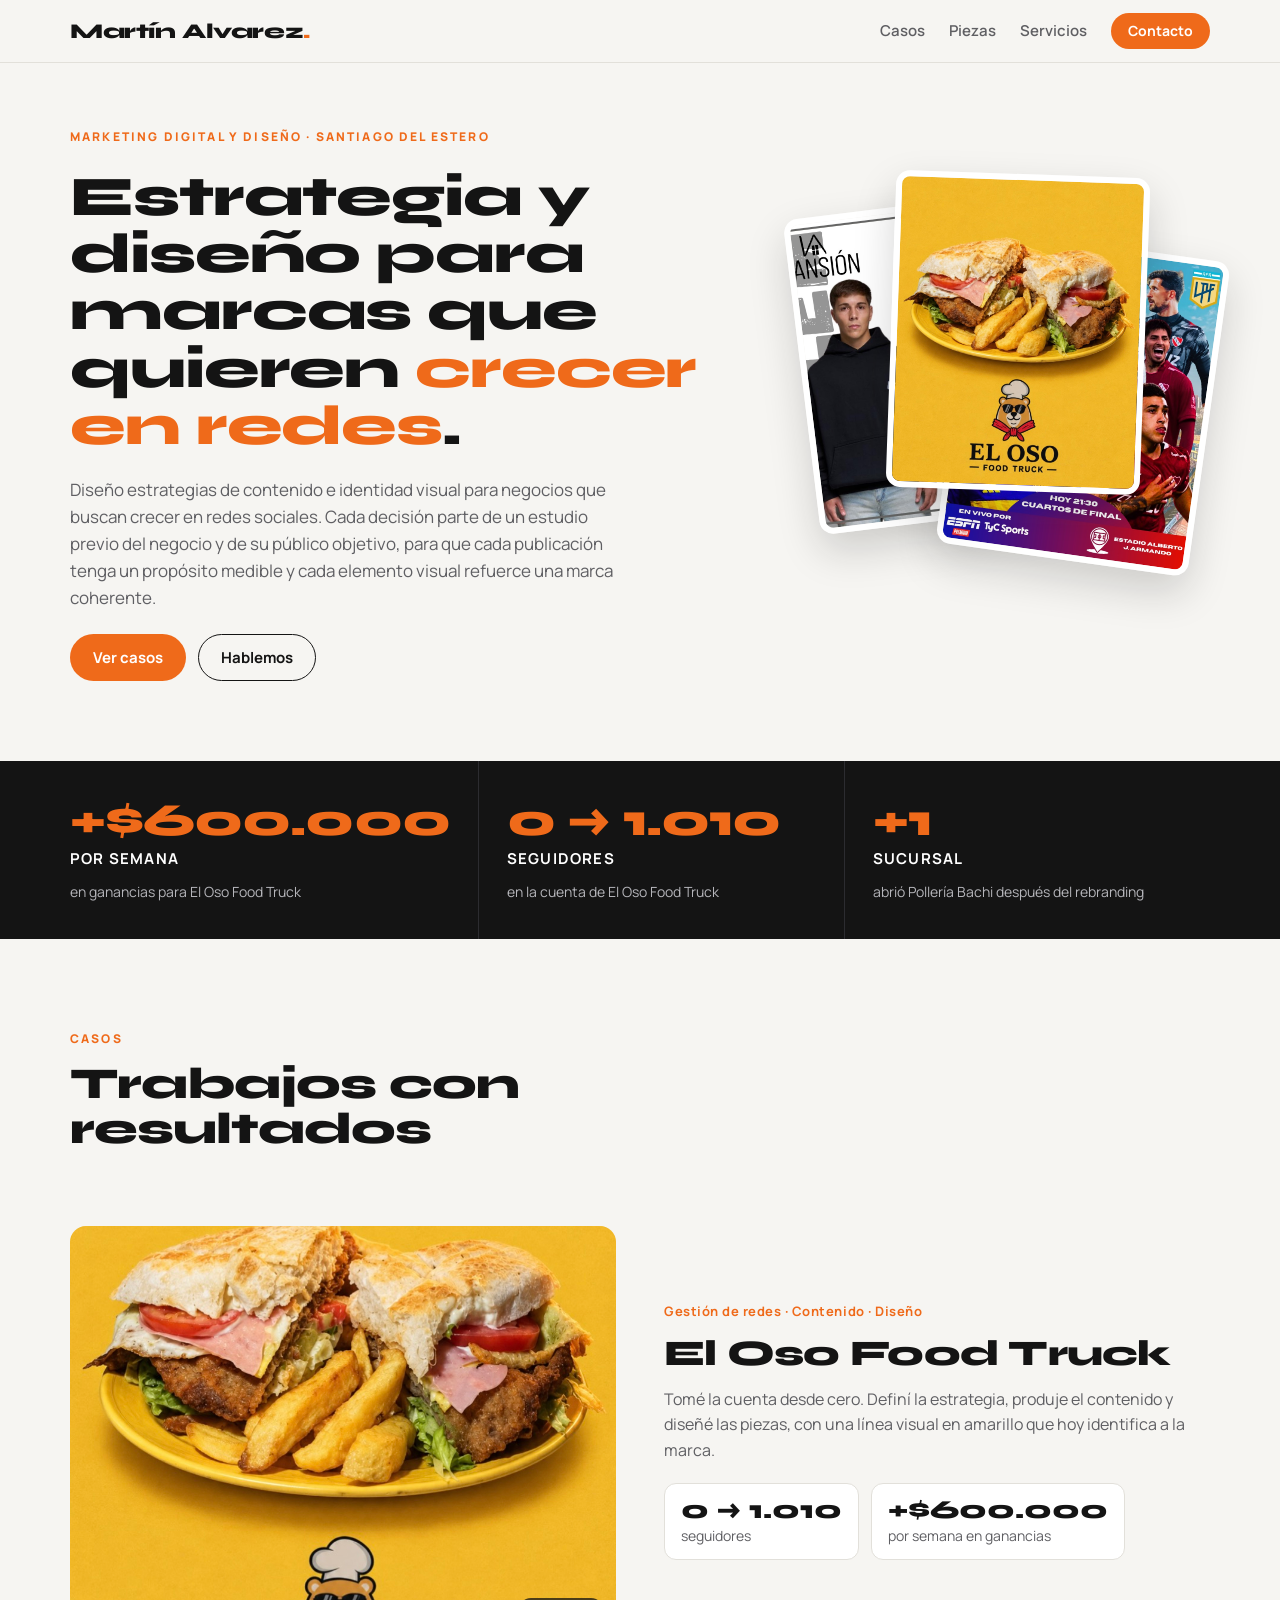
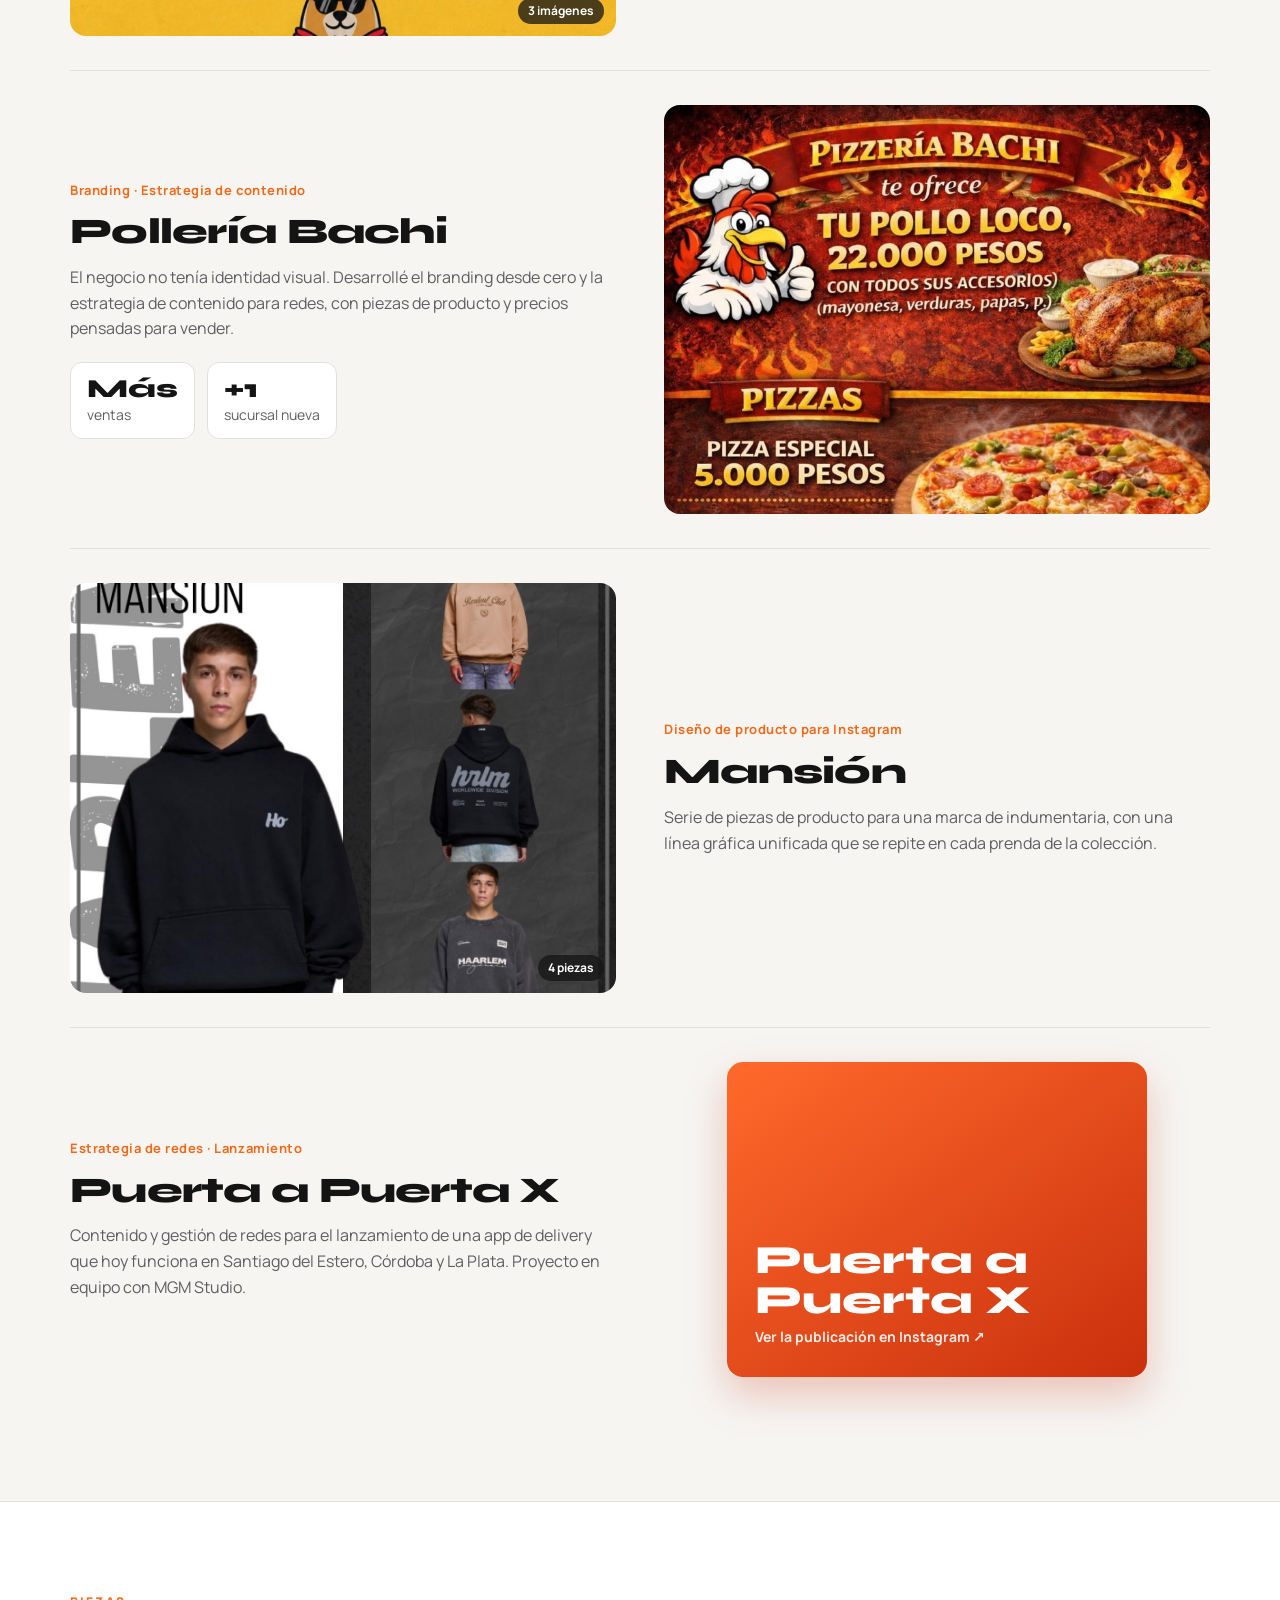
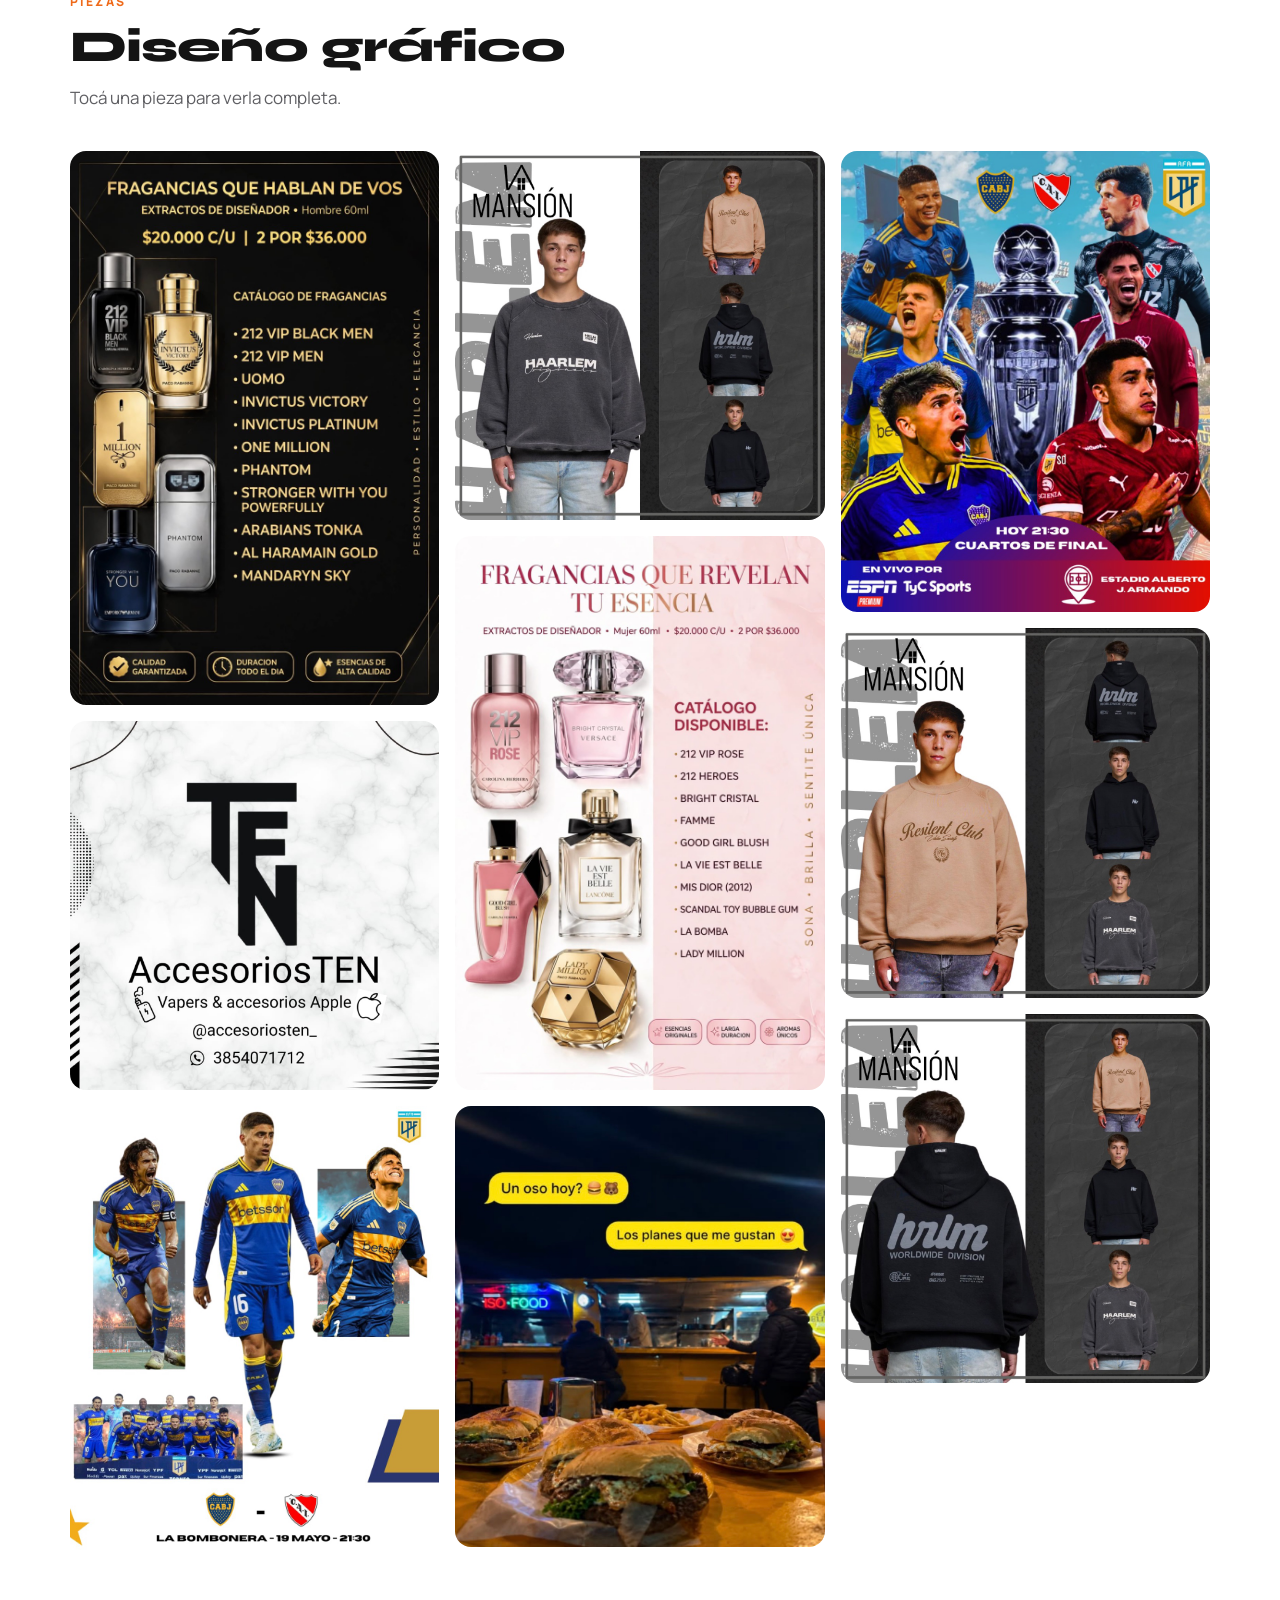
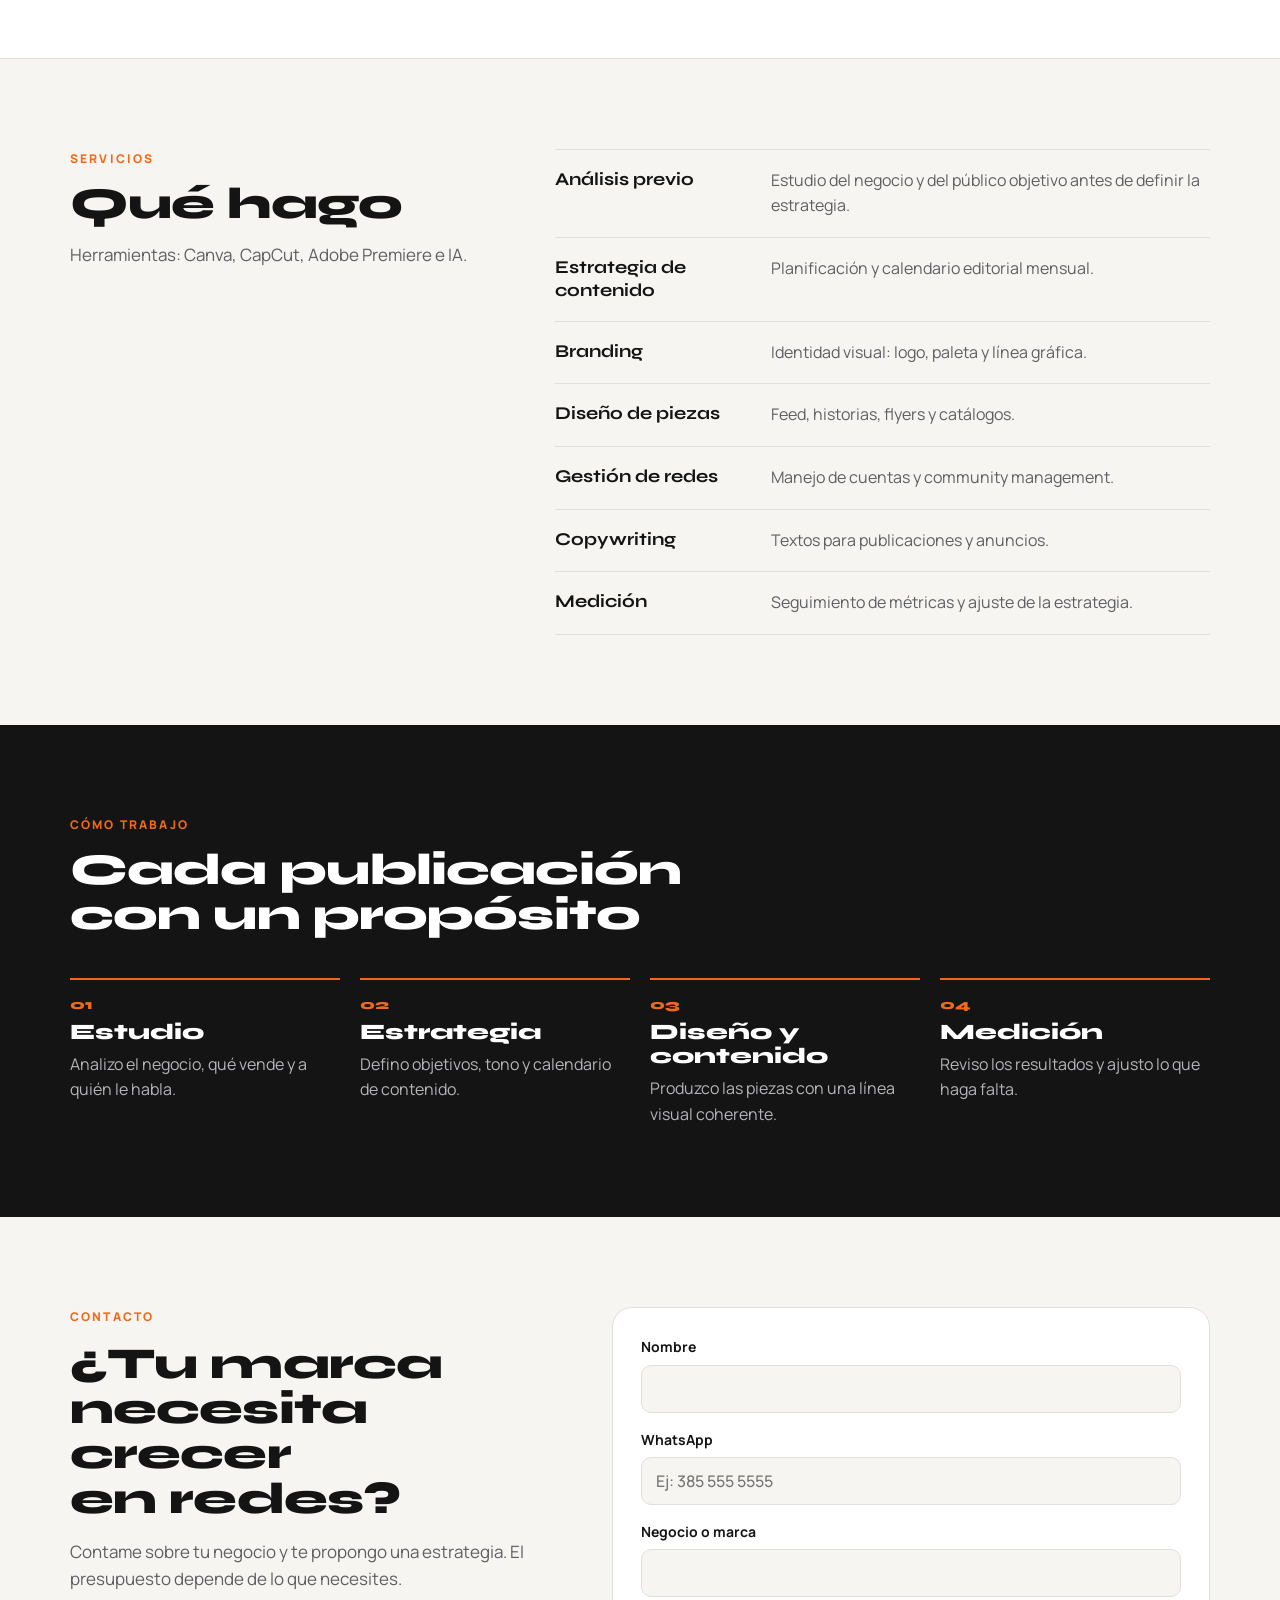
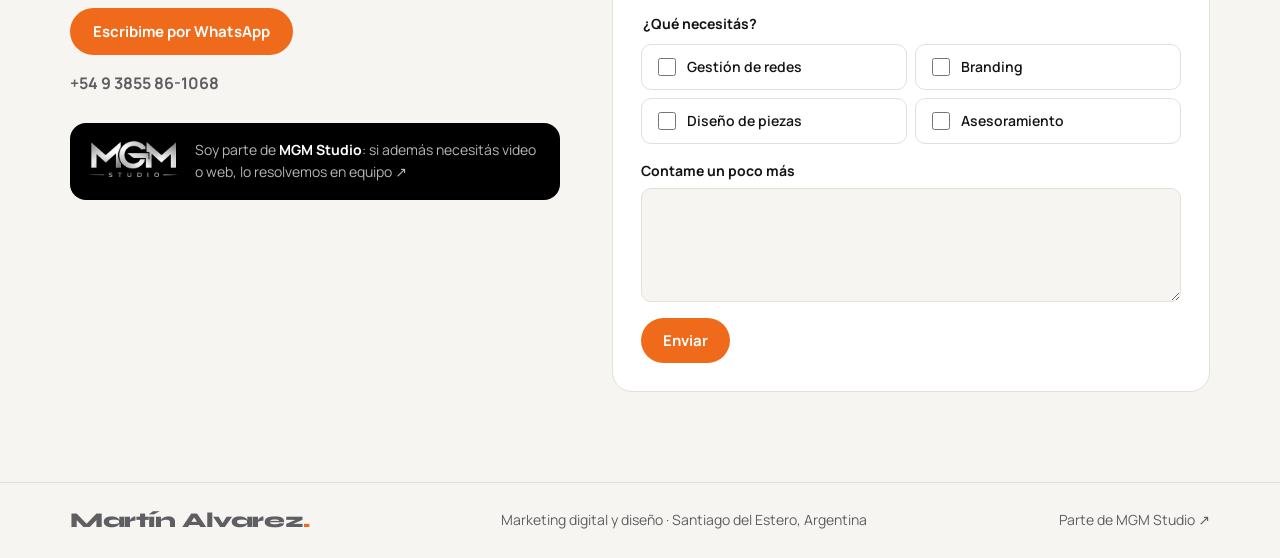
==== index.html @ cd112e49 "Primera versión del portfolio personal Co-Authored-By: Claude Opus 5.5 <noreply@anthropic.com>" ====
<!doctype html>
<html lang="es-AR">
<head>
<meta charset="utf-8">
<meta name="viewport" content="width=device-width, initial-scale=1, viewport-fit=cover">
<title>Martín Alvarez · Marketing digital y diseño</title>
<meta name="description" content="Martín Alvarez, marketing digital y diseño en Santiago del Estero. Estrategia de contenido, branding y gestión de redes. El Oso Food Truck: +$600.000 por semana en ganancias.">
<meta property="og:title" content="Martín Alvarez · Marketing digital y diseño">
<meta property="og:description" content="Estrategia de contenido, branding y gestión de redes con resultados medibles.">
<meta property="og:type" content="website">
<meta property="og:locale" content="es_AR">
<meta property="og:image" content="assets/img/oso-sandwich.jpg">
<meta name="theme-color" content="#f6f5f2">
<link rel="icon" href="data:image/svg+xml,%3Csvg xmlns='http://www.w3.org/2000/svg' viewBox='0 0 64 64'%3E%3Crect width='64' height='64' rx='14' fill='%23ef6a1a'/%3E%3Ctext x='32' y='43' text-anchor='middle' font-family='Arial Black,Arial' font-weight='900' font-size='26' fill='%23fff'%3EMA%3C/text%3E%3C/svg%3E">
<link rel="preconnect" href="https://fonts.googleapis.com">
<link rel="preconnect" href="https://fonts.gstatic.com" crossorigin>
<link rel="stylesheet" href="https://fonts.googleapis.com/css2?family=Syne:wght@600;700;800&family=Manrope:wght@400;500;600;700&display=swap">
<link rel="stylesheet" href="assets/styles.css">
</head>
<body>

<header class="top">
  <div class="in top-in">
    <a href="#inicio" class="brand">Martín Alvarez<span>.</span></a>
    <nav class="nav" aria-label="Secciones">
      <a href="#casos">Casos</a>
      <a href="#piezas">Piezas</a>
      <a href="#servicios">Servicios</a>
    </nav>
    <a href="#contacto" class="btn btn-orange btn-small">Contacto</a>
  </div>
</header>

<main id="inicio">

  <section class="hero">
    <div class="in hero-in">
      <div class="hero-copy">
        <p class="kicker">Marketing digital y diseño · Santiago del Estero</p>
        <h1>Estrategia y diseño para marcas que quieren <em>crecer en redes</em>.</h1>
        <p class="hero-sub">Diseño estrategias de contenido e identidad visual para negocios que buscan crecer en redes sociales. Cada decisión parte de un estudio previo del negocio y de su público objetivo, para que cada publicación tenga un propósito medible y cada elemento visual refuerce una marca coherente.</p>
        <div class="hero-ctas">
          <a href="#casos" class="btn btn-orange">Ver casos</a>
          <a href="#contacto" class="btn btn-line">Hablemos</a>
        </div>
      </div>
      <div class="stack" aria-hidden="true">
        <img class="s1" src="assets/img/mansion-1.jpg" alt="">
        <img class="s2" src="assets/img/oso-sandwich.jpg" alt="">
        <img class="s3" src="assets/img/flyer-boca-2.jpg" alt="">
      </div>
    </div>
  </section>

  <section class="results" aria-labelledby="res-title">
    <div class="in">
      <h2 id="res-title" class="vh">Resultados</h2>
      <div class="res-grid">
        <div class="res"><b>+$600.000</b><span class="unit">por semana</span><p>en ganancias para El Oso Food Truck</p></div>
        <div class="res"><b>0 → 1.010</b><span class="unit">seguidores</span><p>en la cuenta de El Oso Food Truck</p></div>
        <div class="res"><b>+1</b><span class="unit">sucursal</span><p>abrió Pollería Bachi después del rebranding</p></div>
      </div>
    </div>
  </section>

  <section id="casos" class="sec">
    <div class="in">
      <div class="sec-head">
        <p class="kicker">Casos</p>
        <h2>Trabajos con resultados</h2>
      </div>

      <article class="case">
        <div class="case-media">
          <button class="g" data-gallery="oso-sandwich.jpg,oso-noche.jpg,oso-instagram.jpg"><img src="assets/img/oso-sandwich.jpg" alt="Pieza de El Oso Food Truck: sándwich sobre fondo amarillo con el logo" loading="lazy"><span class="count">3 imágenes</span></button>
        </div>
        <div class="case-body">
          <p class="case-tag">Gestión de redes · Contenido · Diseño</p>
          <h3>El Oso Food Truck</h3>
          <p>Tomé la cuenta desde cero. Definí la estrategia, produje el contenido y diseñé las piezas, con una línea visual en amarillo que hoy identifica a la marca.</p>
          <ul class="case-res">
            <li><b>0 → 1.010</b> seguidores</li>
            <li><b>+$600.000</b> por semana en ganancias</li>
          </ul>
        </div>
      </article>

      <article class="case rev">
        <div class="case-media">
          <button class="g" data-gallery="bachi-menu.jpg"><img src="assets/img/bachi-menu.jpg" alt="Pieza de Bachi con pollo, pizzas y empanadas" loading="lazy" style="object-position:top"></button>
        </div>
        <div class="case-body">
          <p class="case-tag">Branding · Estrategia de contenido</p>
          <h3>Pollería Bachi</h3>
          <p>El negocio no tenía identidad visual. Desarrollé el branding desde cero y la estrategia de contenido para redes, con piezas de producto y precios pensadas para vender.</p>
          <ul class="case-res">
            <li><b>Más</b> ventas</li>
            <li><b>+1</b> sucursal nueva</li>
          </ul>
        </div>
      </article>

      <article class="case">
        <div class="case-media">
          <button class="g" data-gallery="mansion-1.jpg,mansion-2.jpg,mansion-3.jpg,mansion-4.jpg"><img src="assets/img/mansion-1.jpg" alt="Pieza de producto para Mansión: buzo negro" loading="lazy"><span class="count">4 piezas</span></button>
        </div>
        <div class="case-body">
          <p class="case-tag">Diseño de producto para Instagram</p>
          <h3>Mansión</h3>
          <p>Serie de piezas de producto para una marca de indumentaria, con una línea gráfica unificada que se repite en cada prenda de la colección.</p>
        </div>
      </article>

      <article class="case rev">
        <div class="case-media case-embed">
          <blockquote class="instagram-media" data-instgrm-permalink="https://www.instagram.com/p/Dfs8uPaFVIC/" data-instgrm-version="14">
            <a class="papx" href="https://www.instagram.com/p/Dfs8uPaFVIC/" target="_blank" rel="noopener"><span class="papx-t">Puerta a Puerta X</span><span class="papx-s">Ver la publicación en Instagram ↗</span></a>
          </blockquote>
        </div>
        <div class="case-body">
          <p class="case-tag">Estrategia de redes · Lanzamiento</p>
          <h3>Puerta a Puerta X</h3>
          <p>Contenido y gestión de redes para el lanzamiento de una app de delivery que hoy funciona en Santiago del Estero, Córdoba y La Plata. Proyecto en equipo con MGM Studio.</p>
        </div>
      </article>
    </div>
  </section>

  <section id="piezas" class="sec sec-alt">
    <div class="in">
      <div class="sec-head">
        <p class="kicker">Piezas</p>
        <h2>Diseño gráfico</h2>
        <p class="sec-sub">Tocá una pieza para verla completa.</p>
      </div>
      <div class="masonry">
        <button class="g" data-gallery="perfumes-hombre.jpg,perfumes-mujer.jpg"><img src="assets/img/perfumes-hombre.jpg" alt="Catálogo de fragancias de hombre"><span class="label">Catálogo de perfumes</span></button>
        <button class="g" data-gallery="accesoriosten.jpg"><img src="assets/img/accesoriosten.jpg" alt="Pieza de AccesoriosTEN, vapers y accesorios Apple"><span class="label">AccesoriosTEN</span></button>
        <button class="g" data-gallery="flyer-boca-1.jpg,flyer-boca-2.jpg"><img src="assets/img/flyer-boca-1.jpg" alt="Flyer del partido Boca vs Independiente"><span class="label">Flyers de partido</span></button>
        <button class="g" data-gallery="mansion-2.jpg"><img src="assets/img/mansion-2.jpg" alt="Pieza de Mansión: buzo gris"><span class="label">Mansión</span></button>
        <button class="g" data-gallery="perfumes-mujer.jpg"><img src="assets/img/perfumes-mujer.jpg" alt="Catálogo de fragancias de mujer"><span class="label">Catálogo de perfumes</span></button>
        <button class="g" data-gallery="oso-noche.jpg"><img src="assets/img/oso-noche.jpg" alt="Pieza de El Oso Food Truck de noche"><span class="label">El Oso Food Truck</span></button>
        <button class="g" data-gallery="flyer-boca-2.jpg"><img src="assets/img/flyer-boca-2.jpg" alt="Flyer de cuartos de final Boca vs Independiente"><span class="label">Flyers de partido</span></button>
        <button class="g" data-gallery="mansion-3.jpg"><img src="assets/img/mansion-3.jpg" alt="Pieza de Mansión: buzo beige"><span class="label">Mansión</span></button>
        <button class="g" data-gallery="mansion-4.jpg"><img src="assets/img/mansion-4.jpg" alt="Pieza de Mansión: buzo negro de espalda"><span class="label">Mansión</span></button>
      </div>
    </div>
  </section>

  <section id="servicios" class="sec">
    <div class="in svc-in">
      <div class="sec-head">
        <p class="kicker">Servicios</p>
        <h2>Qué hago</h2>
        <p class="sec-sub">Herramientas: Canva, CapCut, Adobe Premiere e IA.</p>
      </div>
      <ul class="svc-list">
        <li><b>Análisis previo</b><span>Estudio del negocio y del público objetivo antes de definir la estrategia.</span></li>
        <li><b>Estrategia de contenido</b><span>Planificación y calendario editorial mensual.</span></li>
        <li><b>Branding</b><span>Identidad visual: logo, paleta y línea gráfica.</span></li>
        <li><b>Diseño de piezas</b><span>Feed, historias, flyers y catálogos.</span></li>
        <li><b>Gestión de redes</b><span>Manejo de cuentas y community management.</span></li>
        <li><b>Copywriting</b><span>Textos para publicaciones y anuncios.</span></li>
        <li><b>Medición</b><span>Seguimiento de métricas y ajuste de la estrategia.</span></li>
      </ul>
    </div>
  </section>

  <section class="sec sec-dark">
    <div class="in">
      <div class="sec-head">
        <p class="kicker">Cómo trabajo</p>
        <h2>Cada publicación con un propósito</h2>
      </div>
      <ol class="steps">
        <li><b>Estudio</b><span>Analizo el negocio, qué vende y a quién le habla.</span></li>
        <li><b>Estrategia</b><span>Defino objetivos, tono y calendario de contenido.</span></li>
        <li><b>Diseño y contenido</b><span>Produzco las piezas con una línea visual coherente.</span></li>
        <li><b>Medición</b><span>Reviso los resultados y ajusto lo que haga falta.</span></li>
      </ol>
    </div>
  </section>

  <section id="contacto" class="sec">
    <div class="in contact-in">
      <div class="contact-copy">
        <p class="kicker">Contacto</p>
        <h2>¿Tu marca necesita crecer en redes?</h2>
        <p>Contame sobre tu negocio y te propongo una estrategia. El presupuesto depende de lo que necesites.</p>
        <a class="btn btn-orange" href="https://wa.me/5493855861068?text=Hola%20Mart%C3%ADn%2C%20vi%20tu%20portfolio%20y%20quiero%20consultarte" target="_blank" rel="noopener">Escribime por WhatsApp</a>
        <p class="wa-num">+54 9 3855 86-1068</p>
        <a class="mgm" href="https://mgm-studio.netlify.app" target="_blank" rel="noopener">
          <img src="assets/logo-mgm-wide.png" alt="MGM Studio" width="520" height="240">
          <span>Soy parte de <b>MGM Studio</b>: si además necesitás video o web, lo resolvemos en equipo ↗</span>
        </a>
      </div>
      <form class="form" name="contacto-martin" method="POST" data-netlify="true" netlify-honeypot="bot-field" action="/gracias.html">
        <input type="hidden" name="form-name" value="contacto-martin">
        <p hidden><label>No completar: <input name="bot-field"></label></p>
        <label for="f-nombre">Nombre<input id="f-nombre" name="nombre" type="text" required autocomplete="name"></label>
        <label for="f-wa">WhatsApp<input id="f-wa" name="whatsapp" type="tel" required autocomplete="tel" placeholder="Ej: 385 555 5555"></label>
        <label for="f-neg">Negocio o marca<input id="f-neg" name="negocio" type="text"></label>
        <fieldset>
          <legend>¿Qué necesitás?</legend>
          <div class="checks">
            <label><input type="checkbox" name="servicio" value="Gestión de redes"> Gestión de redes</label>
            <label><input type="checkbox" name="servicio" value="Branding"> Branding</label>
            <label><input type="checkbox" name="servicio" value="Diseño de piezas"> Diseño de piezas</label>
            <label><input type="checkbox" name="servicio" value="Asesoramiento"> Asesoramiento</label>
          </div>
        </fieldset>
        <label for="f-msg">Contame un poco más<textarea id="f-msg" name="mensaje" rows="4"></textarea></label>
        <button class="btn btn-orange" type="submit">Enviar</button>
      </form>
    </div>
  </section>
</main>

<footer class="foot">
  <div class="in foot-in">
    <span class="brand">Martín Alvarez<span>.</span></span>
    <span>Marketing digital y diseño · Santiago del Estero, Argentina</span>
    <a href="https://mgm-studio.netlify.app" target="_blank" rel="noopener">Parte de MGM Studio ↗</a>
  </div>
</footer>

<dialog class="lb" id="lb" aria-label="Galería">
  <div class="lb-in">
    <button class="lb-btn lb-prev" aria-label="Anterior">‹</button>
    <img id="lb-img" alt="">
    <button class="lb-btn lb-next" aria-label="Siguiente">›</button>
  </div>
  <button class="lb-btn lb-close" aria-label="Cerrar">✕</button>
  <p class="lb-n" id="lb-n"></p>
</dialog>

<script src="assets/main.js"></script>
<script async src="https://www.instagram.com/embed.js"></script>
</body>
</html>
---- assets/styles.css ----
/* Martín Alvarez — marketing y diseño. Editorial claro, naranja como acento,
   títulos en Syne y piezas de diseño como protagonistas. */
:root{
  --bg:#f6f5f2; --paper:#ffffff; --fg:#141414; --muted:#5f5f63; --line:#e2e0da;
  --orange:#ef6a1a; --orange-deep:#c9530d; --ink:#141414; --ink-2:#1e1e21;
  --display:"Syne","Arial Black",system-ui,sans-serif;
  --body:"Manrope",system-ui,-apple-system,"Segoe UI",sans-serif;
  --r:16px;
  color-scheme:light;
}
*{box-sizing:border-box}
[hidden]{display:none!important}
html{scroll-behavior:smooth;scroll-padding-top:70px}
body{margin:0;background:var(--bg);color:var(--fg);font-family:var(--body);font-size:16px;line-height:1.6;-webkit-font-smoothing:antialiased}
body::before{content:"";position:fixed;inset:0 0 auto;height:env(safe-area-inset-top,0px);z-index:30;background:var(--bg)}
img{max-width:100%;display:block}
a{color:inherit}
h1,h2,h3{font-family:var(--display);font-weight:800;line-height:1.02;margin:0;letter-spacing:-.02em;text-wrap:balance}
h1{font-size:clamp(40px,6.2vw,78px)}
h1 em{font-style:normal;color:var(--orange)}
h2{font-size:clamp(32px,4.6vw,54px)}
h3{font-size:clamp(26px,3vw,36px)}
p{margin:0}
:focus-visible{outline:2px solid var(--orange);outline-offset:3px;border-radius:4px}
.vh{position:absolute;width:1px;height:1px;overflow:hidden;clip:rect(0 0 0 0)}
.in{max-width:1180px;margin:0 auto;padding-left:max(20px,env(safe-area-inset-left,0px));padding-right:max(20px,env(safe-area-inset-right,0px))}
.kicker{font-size:12px;font-weight:800;letter-spacing:.18em;text-transform:uppercase;color:var(--orange)}

.btn{display:inline-flex;align-items:center;justify-content:center;font:700 15px/1 var(--body);padding:15px 22px;border-radius:999px;text-decoration:none;border:1.5px solid transparent;cursor:pointer;transition:transform .15s,background .15s}
.btn:hover{transform:translateY(-2px)}
.btn-orange{background:var(--orange);color:#fff}
.btn-orange:hover{background:var(--orange-deep)}
.btn-line{border-color:var(--fg);color:var(--fg)}
.btn-small{padding:10px 16px;font-size:14px}

/* Header */
.top{position:sticky;top:env(safe-area-inset-top,0px);z-index:20;background:rgba(246,245,242,.88);backdrop-filter:blur(10px);border-bottom:1px solid var(--line)}
.top-in{display:flex;align-items:center;gap:24px;height:62px}
.brand{font:800 21px/1 var(--display);text-decoration:none;letter-spacing:-.02em}
.brand span{color:var(--orange)}
.nav{display:flex;gap:24px;margin-left:auto}
.nav a{text-decoration:none;font-weight:600;font-size:15px;color:var(--muted)}
.nav a:hover{color:var(--fg)}
@media (max-width:720px){.nav{display:none}.top .btn-small{margin-left:auto}}

/* Hero */
.hero{padding-block:64px 80px;overflow:hidden}
.hero-in{display:grid;grid-template-columns:1.25fr .75fr;gap:48px;align-items:center}
.hero-copy{display:flex;flex-direction:column;gap:22px;min-width:0}
.hero-sub{font-size:17px;color:var(--muted);max-width:56ch}
.hero-ctas{display:flex;flex-wrap:wrap;gap:12px}
.stack{position:relative;height:460px}
.stack img{position:absolute;width:62%;aspect-ratio:4/5;object-fit:cover;border-radius:14px;box-shadow:0 18px 40px rgba(20,20,20,.18);border:6px solid #fff;transition:transform .4s}
.stack .s1{left:0;top:30px;transform:rotate(-7deg)}
.stack .s2{left:22%;top:0;transform:rotate(2deg);z-index:2}
.stack .s3{right:0;top:70px;transform:rotate(8deg)}
.stack:hover .s1{transform:rotate(-10deg) translateX(-10px)}
.stack:hover .s3{transform:rotate(11deg) translateX(10px)}
@media (max-width:900px){.hero-in{grid-template-columns:1fr}.stack{height:360px;max-width:440px}}

/* Resultados */
.results{background:var(--ink);color:#fff}
.res-grid{display:grid;grid-template-columns:repeat(3,1fr)}
.res{padding:36px 28px;border-left:1px solid #2c2c30;display:flex;flex-direction:column;gap:4px}
.res:first-child{border-left:0;padding-left:0}
.res b{font:800 clamp(34px,4.4vw,56px)/1 var(--display);color:var(--orange);letter-spacing:-.02em}
.res .unit{font-weight:700;font-size:15px;text-transform:uppercase;letter-spacing:.08em}
.res p{color:#b5b5ba;font-size:14px;margin-top:6px}
@media (max-width:760px){.res-grid{grid-template-columns:1fr}.res{border-left:0;border-top:1px solid #2c2c30;padding:26px 0}.res:first-child{border-top:0}}

/* Secciones */
.sec{padding-block:90px}
.sec-alt{background:var(--paper);border-block:1px solid var(--line)}
.sec-dark{background:var(--ink);color:#fff}
.sec-dark .steps span{color:#b5b5ba}
.sec-head{display:flex;flex-direction:column;gap:14px;margin-bottom:40px;max-width:720px}
.sec-sub{color:var(--muted);font-size:17px}

/* Casos */
.case{display:grid;grid-template-columns:1fr 1fr;gap:48px;align-items:center;padding-block:34px;border-top:1px solid var(--line)}
.case:first-of-type{border-top:0}
.case.rev .case-media{order:2}
.case-body{display:flex;flex-direction:column;gap:14px;min-width:0}
.case-tag{font-size:13px;font-weight:700;color:var(--orange);letter-spacing:.04em}
.case-body > p:not(.case-tag){color:var(--muted);font-size:16px}
.case-res{list-style:none;margin:6px 0 0;padding:0;display:flex;flex-wrap:wrap;gap:12px}
.case-res li{background:var(--paper);border:1px solid var(--line);border-radius:12px;padding:12px 16px;font-size:14px;color:var(--muted)}
.case-res b{display:block;font:800 26px/1.1 var(--display);color:var(--fg)}
.case-media .g{aspect-ratio:4/3}
.papx{display:flex;flex-direction:column;justify-content:flex-end;gap:6px;aspect-ratio:4/3;padding:28px;border-radius:var(--r);text-decoration:none;color:#fff;background:linear-gradient(145deg,#ff6a2b,#c9300d);box-shadow:0 18px 40px rgba(201,48,13,.25);transition:transform .3s}
.papx:hover{transform:translateY(-4px)}
.papx-t{font:800 clamp(28px,3.4vw,40px)/1 var(--display)}
.papx-s{font-weight:700;font-size:14px;opacity:.9}
@media (max-width:820px){.case{grid-template-columns:1fr;gap:22px}.case.rev .case-media{order:0}}

/* Imagen clickeable (galería) */
.g{position:relative;display:block;width:100%;padding:0;border:0;border-radius:var(--r);overflow:hidden;cursor:zoom-in;background:#ddd}
.g img{width:100%;height:100%;object-fit:cover;transition:transform .5s}
.g:hover img{transform:scale(1.04)}
.count{position:absolute;right:12px;bottom:12px;background:rgba(20,20,20,.75);color:#fff;font:700 12px/1 var(--body);padding:7px 10px;border-radius:999px}

/* Masonry de piezas */
.masonry{columns:3 260px;column-gap:16px}
.masonry .g{margin-bottom:16px;break-inside:avoid}
.masonry .g img{height:auto}
.label{position:absolute;left:12px;bottom:12px;background:rgba(255,255,255,.92);color:var(--fg);font:700 12px/1 var(--body);padding:7px 10px;border-radius:999px;opacity:0;transform:translateY(6px);transition:opacity .25s,transform .25s}
.g:hover .label,.g:focus-visible .label{opacity:1;transform:none}
@media (hover:none){.label{opacity:1;transform:none}}

/* Servicios */
.svc-in{display:grid;grid-template-columns:.8fr 1.2fr;gap:48px;align-items:start}
.svc-list{list-style:none;margin:0;padding:0;border-top:1px solid var(--line)}
.svc-list li{display:grid;grid-template-columns:200px 1fr;gap:16px;padding:18px 0;border-bottom:1px solid var(--line);transition:padding .2s}
.svc-list li:hover{padding-left:10px}
.svc-list b{font:700 18px/1.3 var(--display)}
.svc-list span{color:var(--muted)}
@media (max-width:820px){.svc-in{grid-template-columns:1fr;gap:10px}.svc-list li{grid-template-columns:1fr;gap:4px}}

/* Pasos */
.steps{list-style:none;margin:0;padding:0;display:grid;grid-template-columns:repeat(4,1fr);gap:20px;counter-reset:s}
.steps li{counter-increment:s;display:flex;flex-direction:column;gap:8px;padding-top:18px;border-top:2px solid var(--orange)}
.steps li::before{content:counter(s,decimal-leading-zero);font:800 14px/1 var(--display);color:var(--orange)}
.steps b{font:800 22px/1.1 var(--display)}
@media (max-width:860px){.steps{grid-template-columns:1fr 1fr}}
@media (max-width:480px){.steps{grid-template-columns:1fr}}

/* Contacto */
.contact-in{display:grid;grid-template-columns:.9fr 1.1fr;gap:52px;align-items:start}
.contact-copy{display:flex;flex-direction:column;gap:16px;align-items:flex-start}
.contact-copy > p:not(.kicker):not(.wa-num){color:var(--muted);font-size:17px}
.wa-num{font-weight:700;user-select:all;color:var(--muted)}
.mgm{display:flex;align-items:center;gap:14px;margin-top:10px;padding:16px;border-radius:var(--r);text-decoration:none;background:#000;color:#b5b5ba;transition:transform .2s}
.mgm:hover{transform:translateY(-2px)}
.mgm img{height:44px;width:auto}
.mgm span{font-size:14px}
.mgm b{color:#fff}
.form{background:var(--paper);border:1px solid var(--line);border-radius:20px;padding:28px;display:flex;flex-direction:column;gap:16px}
.form label{display:flex;flex-direction:column;gap:6px;font-weight:700;font-size:14px}
.form input[type=text],.form input[type=tel],.form textarea{font:500 16px var(--body);padding:12px 14px;border:1.5px solid var(--line);border-radius:10px;background:var(--bg);color:var(--fg);width:100%}
.form input:focus,.form textarea:focus{outline:none;border-color:var(--orange);background:#fff}
.form fieldset{border:0;padding:0;margin:0}
.form legend{font-weight:700;font-size:14px;margin-bottom:8px}
.checks{display:grid;grid-template-columns:1fr 1fr;gap:8px}
.checks label{flex-direction:row;align-items:center;gap:8px;font-weight:600;padding:10px 12px;border:1.5px solid var(--line);border-radius:10px;cursor:pointer}
.checks input{accent-color:var(--orange);width:18px;height:18px}
.form .btn{align-self:flex-start;border:0}
@media (max-width:860px){.contact-in{grid-template-columns:1fr}}
@media (max-width:420px){.checks{grid-template-columns:1fr}}

.foot{border-top:1px solid var(--line);color:var(--muted);font-size:14px}
.foot-in{display:flex;flex-wrap:wrap;gap:12px 28px;align-items:center;justify-content:space-between;padding-block:26px}
.foot a{text-decoration:none}
.foot a:hover{color:var(--fg)}

/* Galería a pantalla completa */
.lb{border:0;padding:0;background:transparent;max-width:100vw;max-height:100vh;width:100vw;height:100vh;color:#fff}
.lb::backdrop{background:rgba(10,10,10,.93)}
.lb-in{width:100%;height:100%;display:grid;grid-template-columns:auto 1fr auto;align-items:center;gap:8px;padding:max(16px,env(safe-area-inset-top,0px)) max(16px,env(safe-area-inset-right,0px)) max(16px,env(safe-area-inset-bottom,0px)) max(16px,env(safe-area-inset-left,0px))}
.lb img{max-height:calc(100vh - 100px);max-width:100%;margin:0 auto;border-radius:8px;object-fit:contain}
.lb-btn{background:rgba(255,255,255,.12);border:1px solid rgba(255,255,255,.25);color:#fff;width:46px;height:46px;border-radius:50%;font-size:20px;cursor:pointer}
.lb-close{position:fixed;top:max(16px,env(safe-area-inset-top,0px));right:max(16px,env(safe-area-inset-right,0px))}
.lb-n{position:fixed;bottom:max(16px,env(safe-area-inset-bottom,0px));left:0;right:0;text-align:center;font-size:13px;color:#bbb}
@media (max-width:640px){.lb-in{grid-template-columns:1fr}.lb-prev,.lb-next{position:fixed;bottom:max(12px,env(safe-area-inset-bottom,0px))}.lb-prev{left:20px}.lb-next{right:20px}}

.thanks{min-height:100vh;display:grid;place-items:center;text-align:center;padding-block:40px}
.thanks .in{display:flex;flex-direction:column;align-items:center;gap:18px}

@media (prefers-reduced-motion:reduce){html{scroll-behavior:auto}.btn,.g img,.stack img,.papx,.svc-list li,.label{transition:none}}
h1{font-size:clamp(34px,4.4vw,56px)}
h2{font-size:clamp(28px,3.6vw,44px)}
.res b{font-size:clamp(30px,3.6vw,48px);white-space:nowrap}
.case-embed{display:flex;justify-content:center}
.case-embed .instagram-media{margin:0!important;min-width:0!important;width:100%!important;max-width:420px!important}
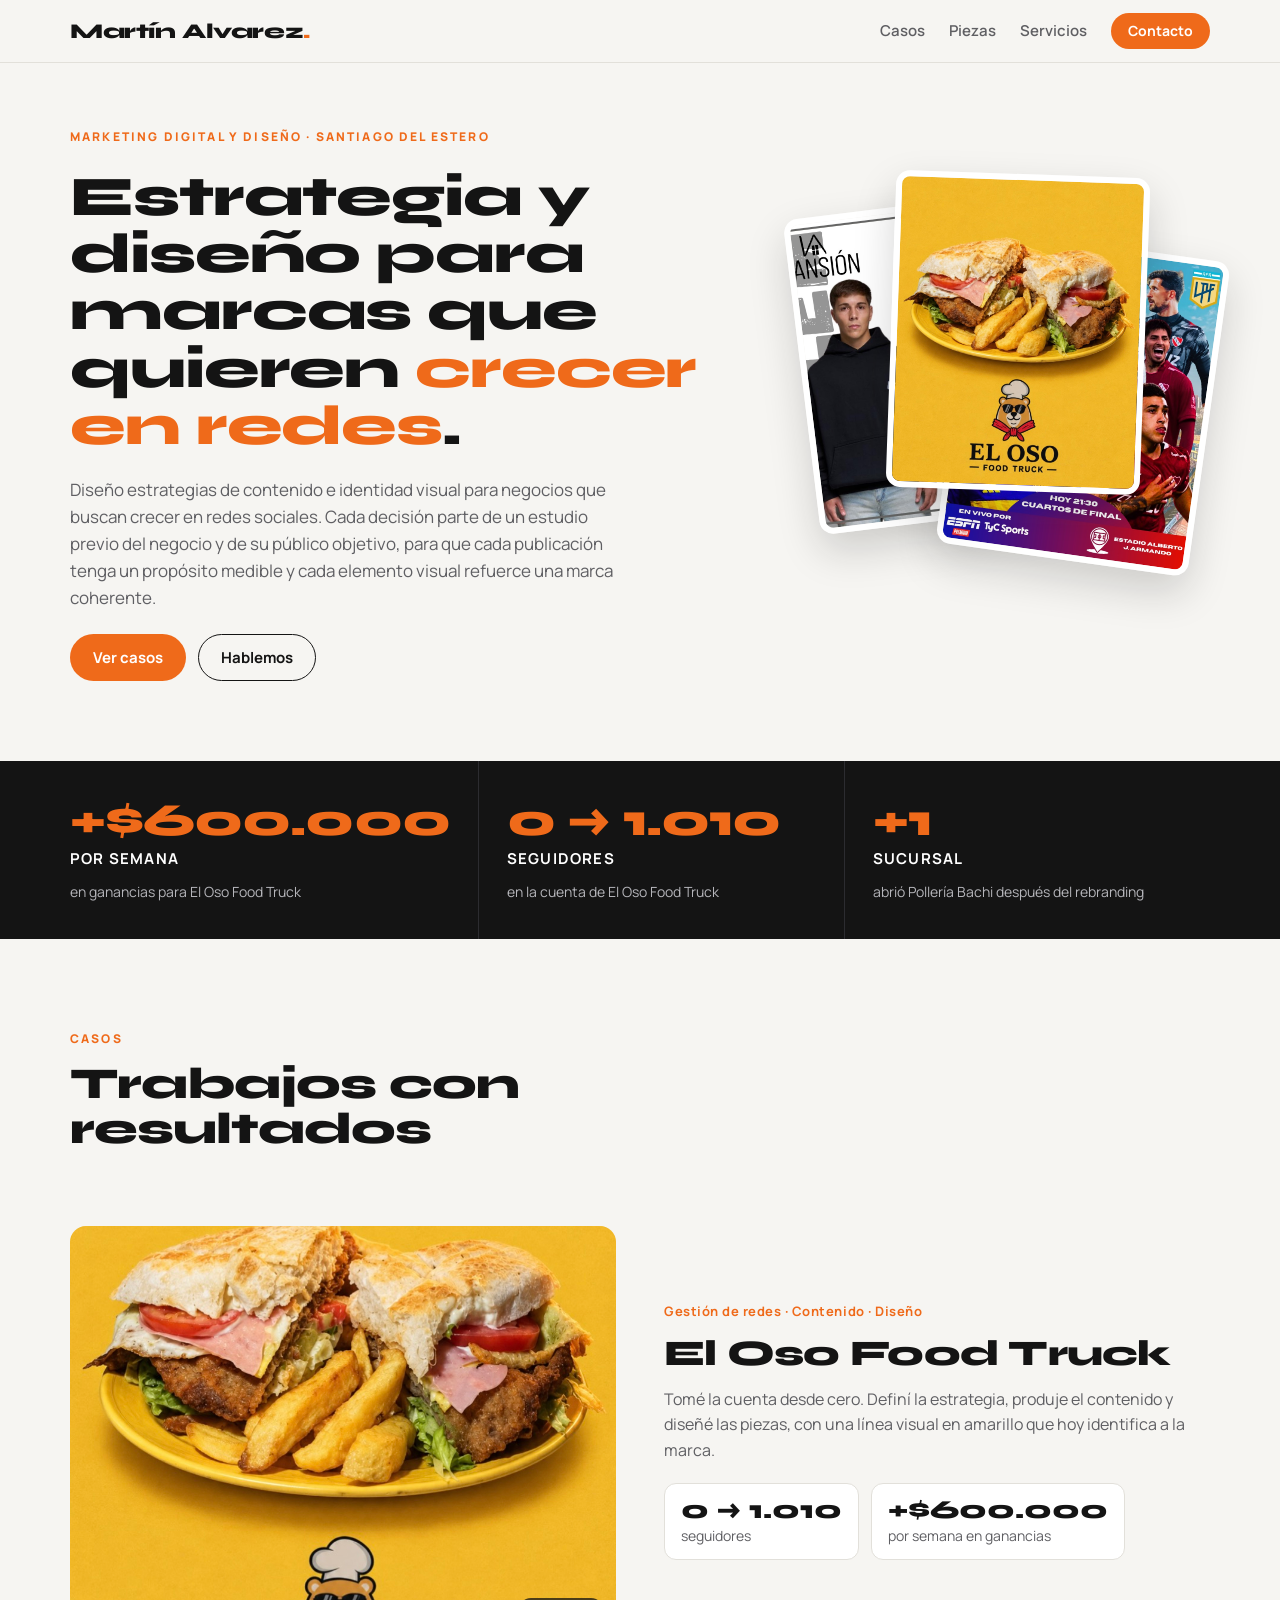
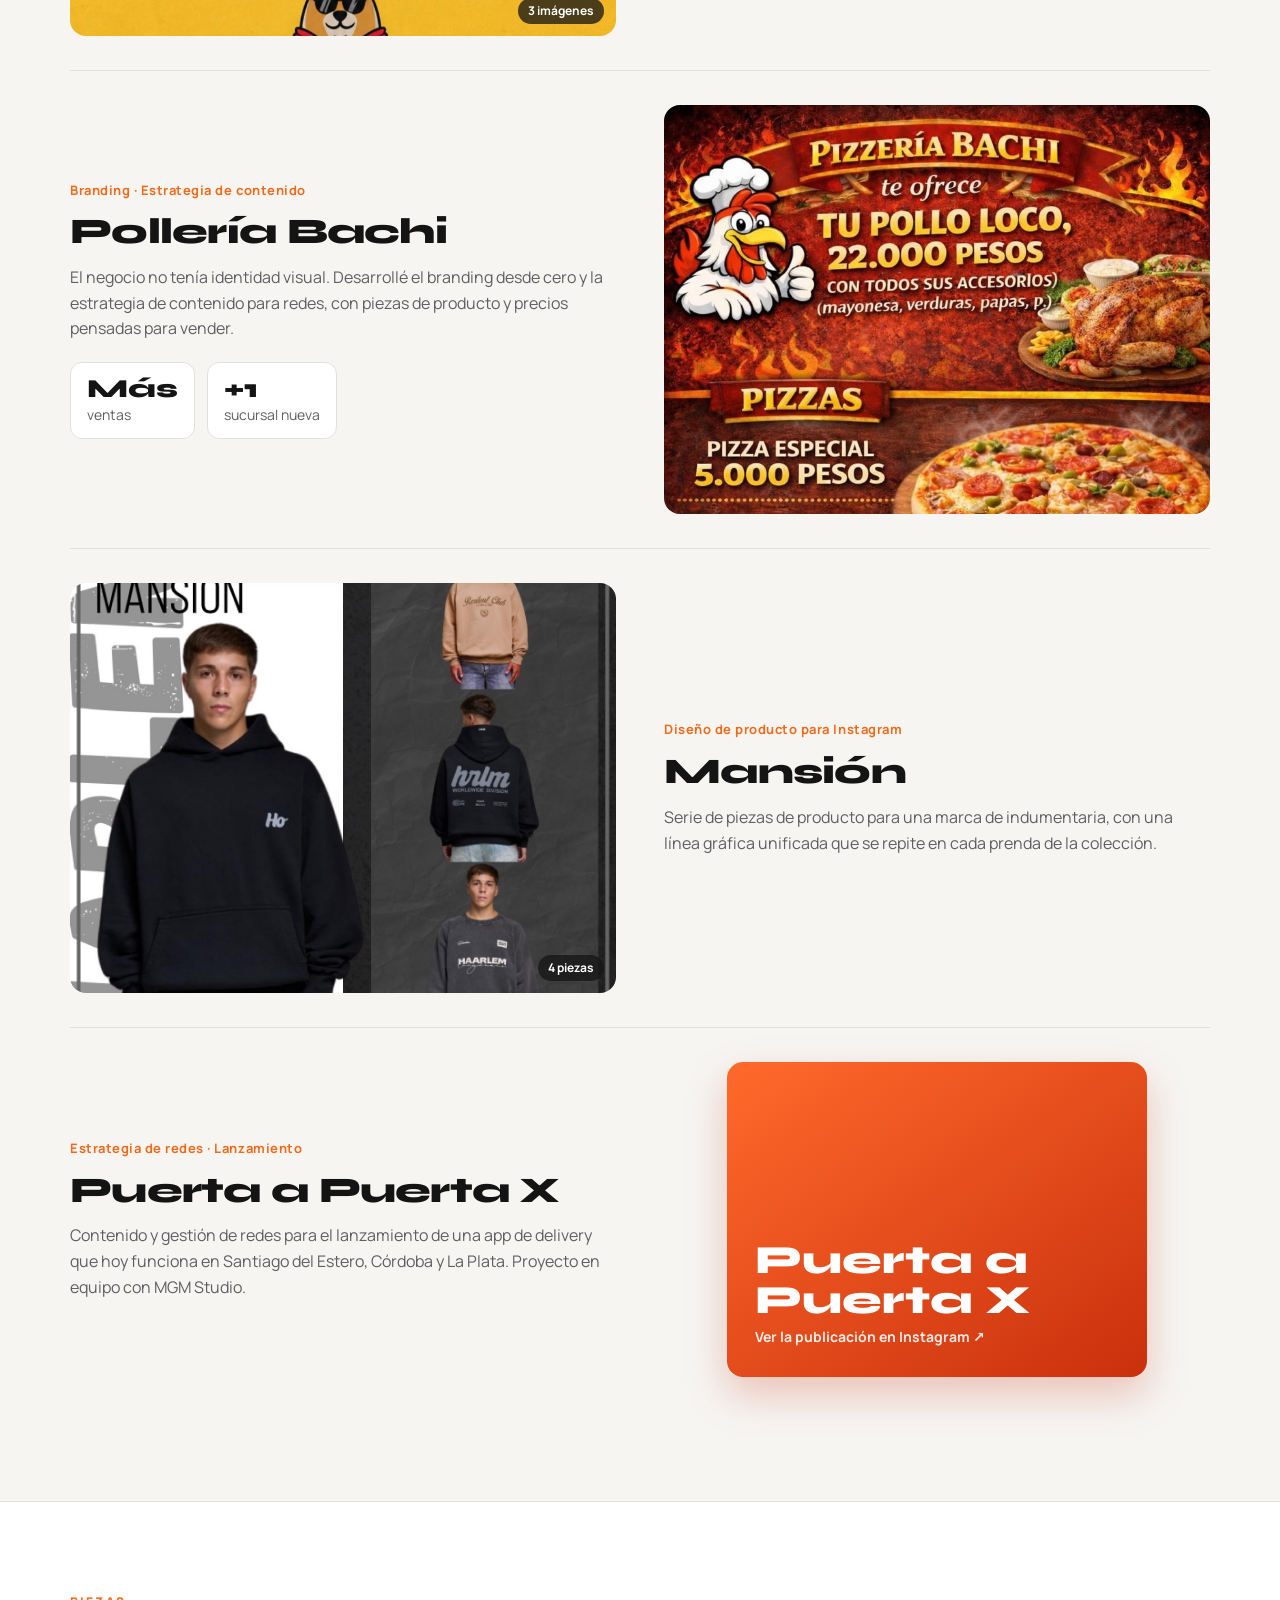
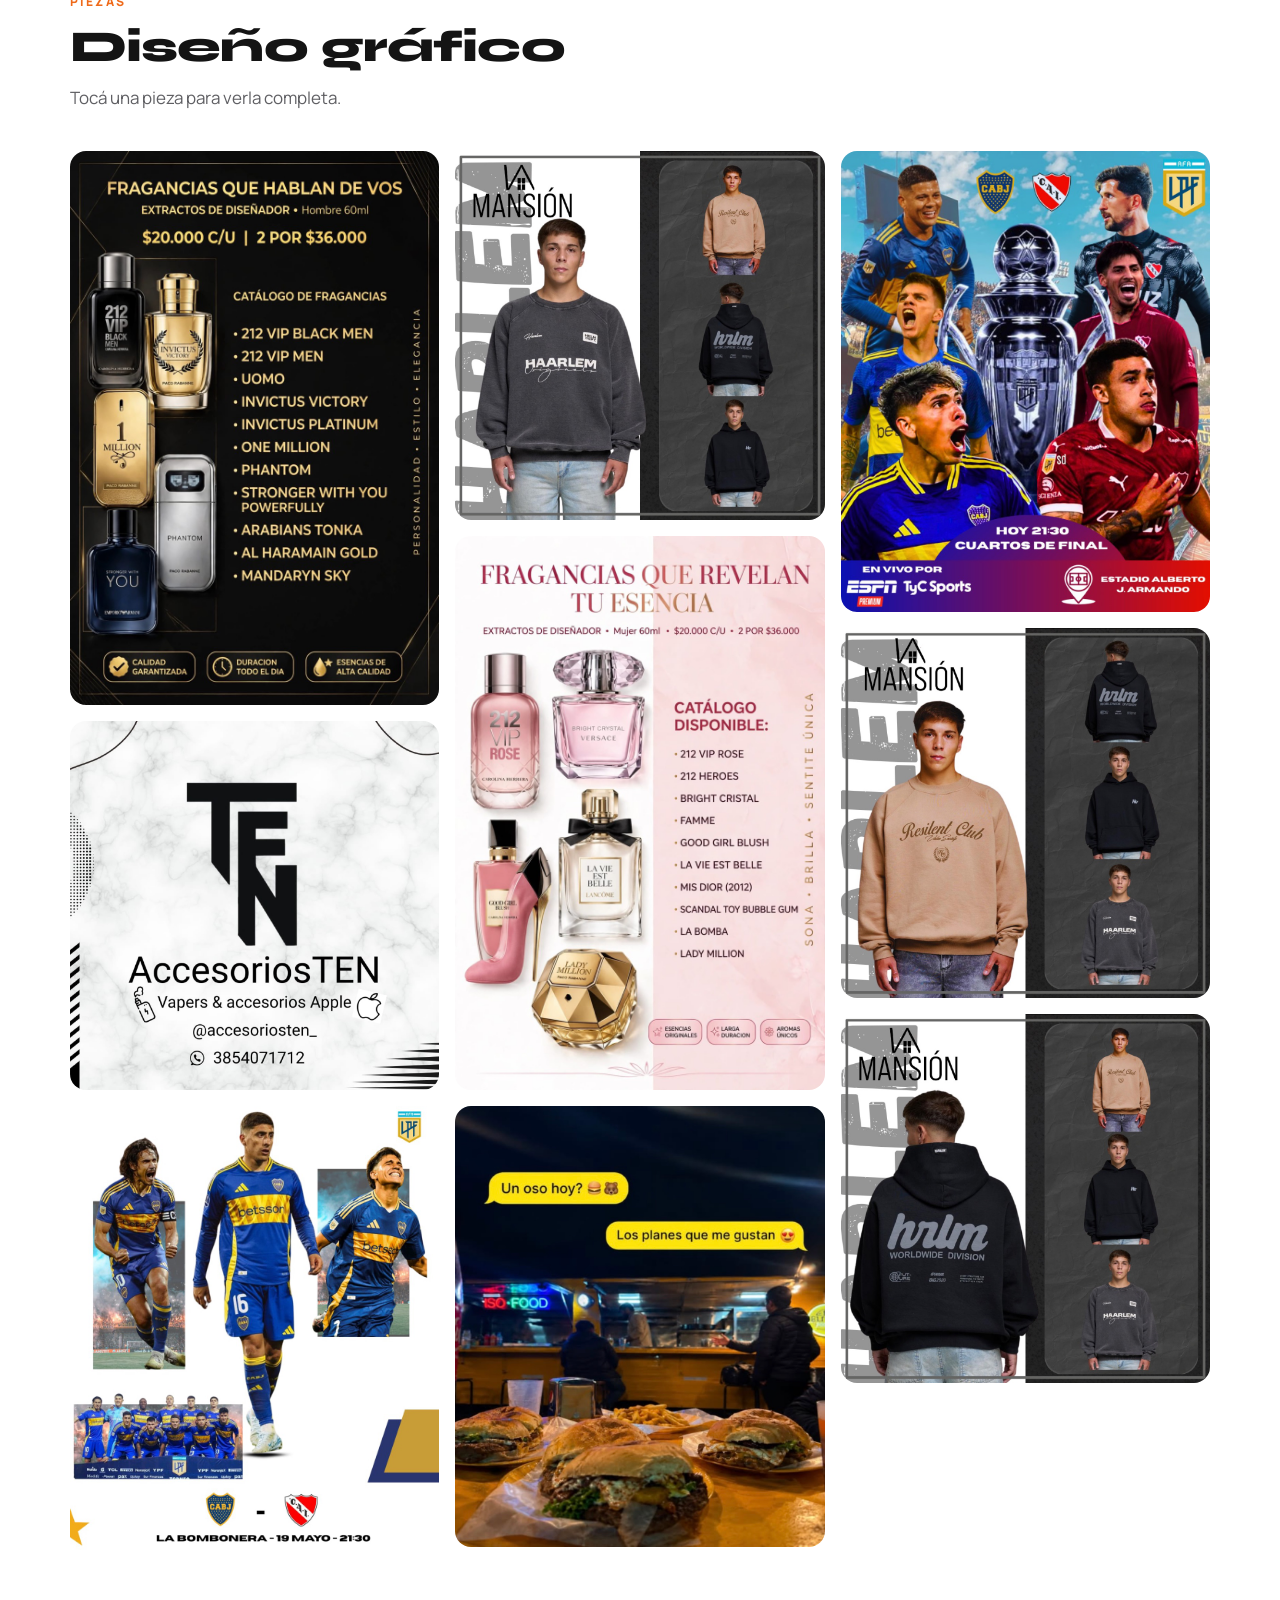
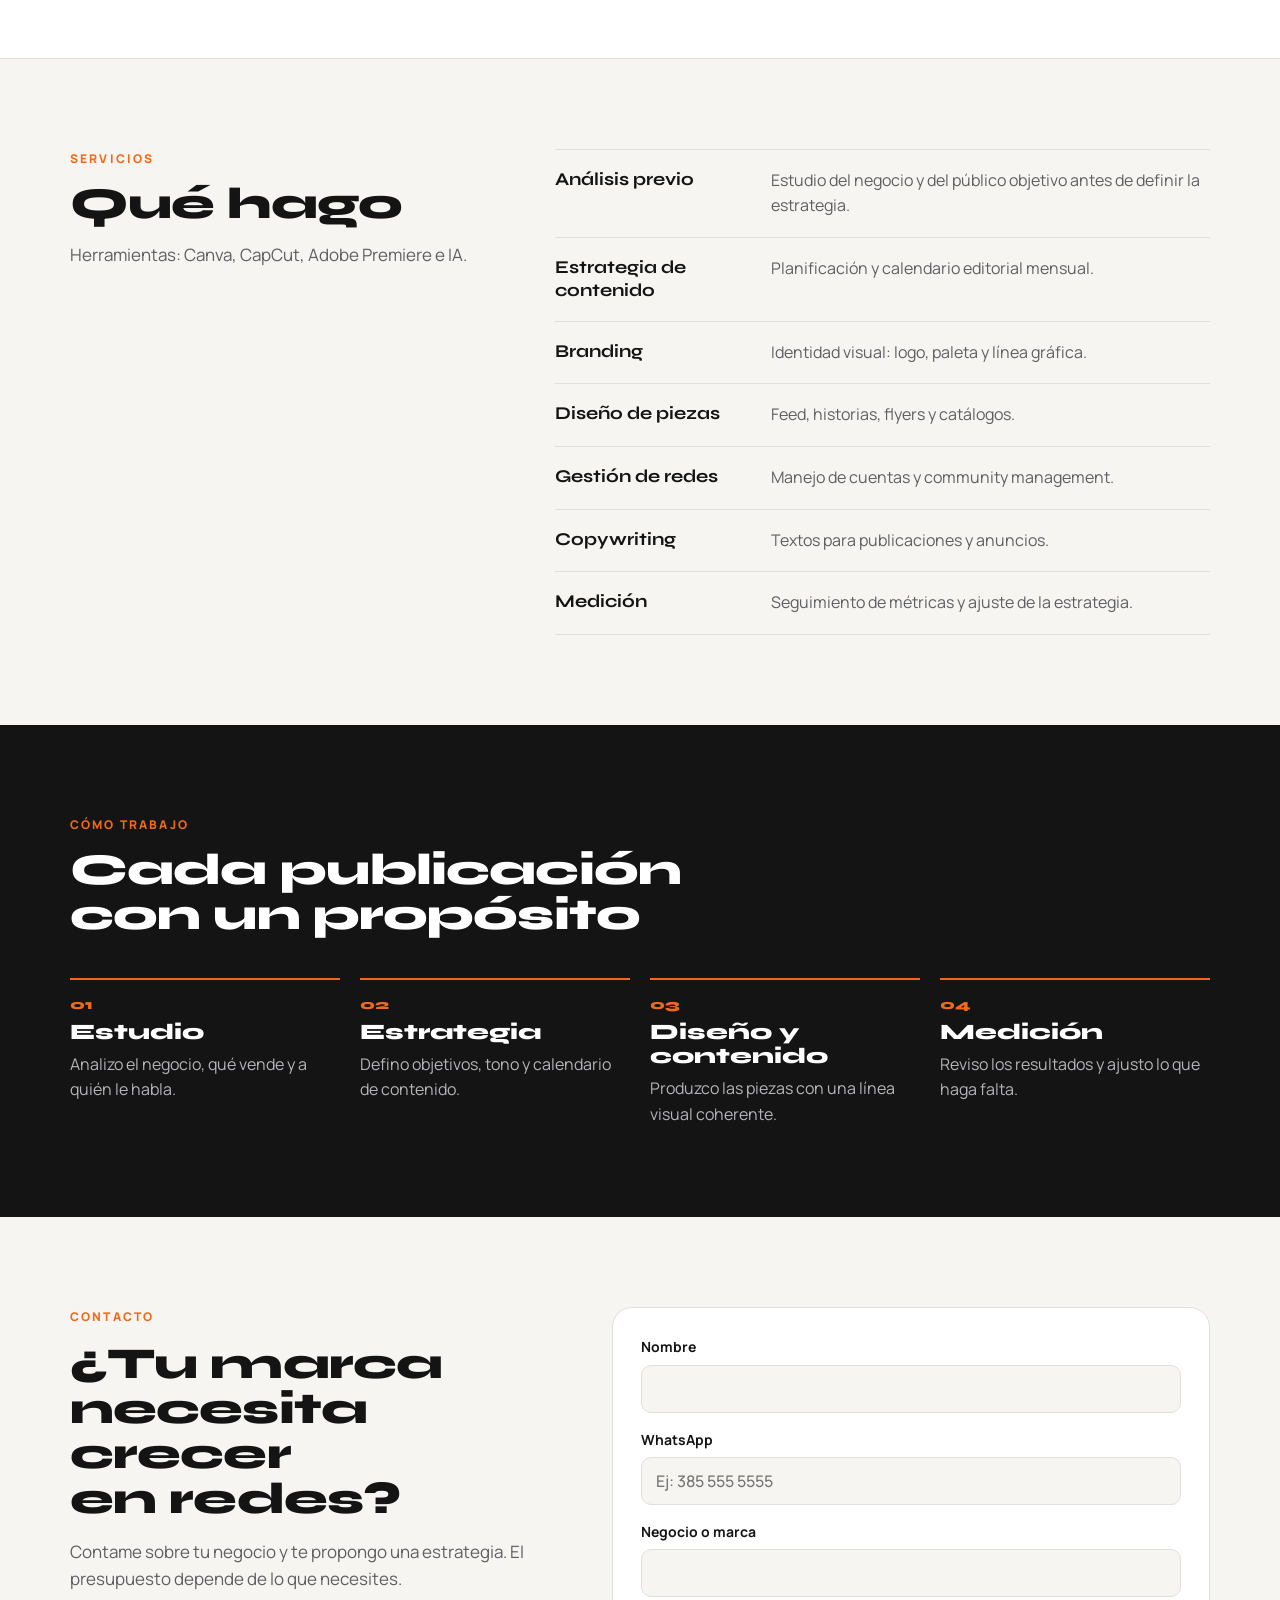
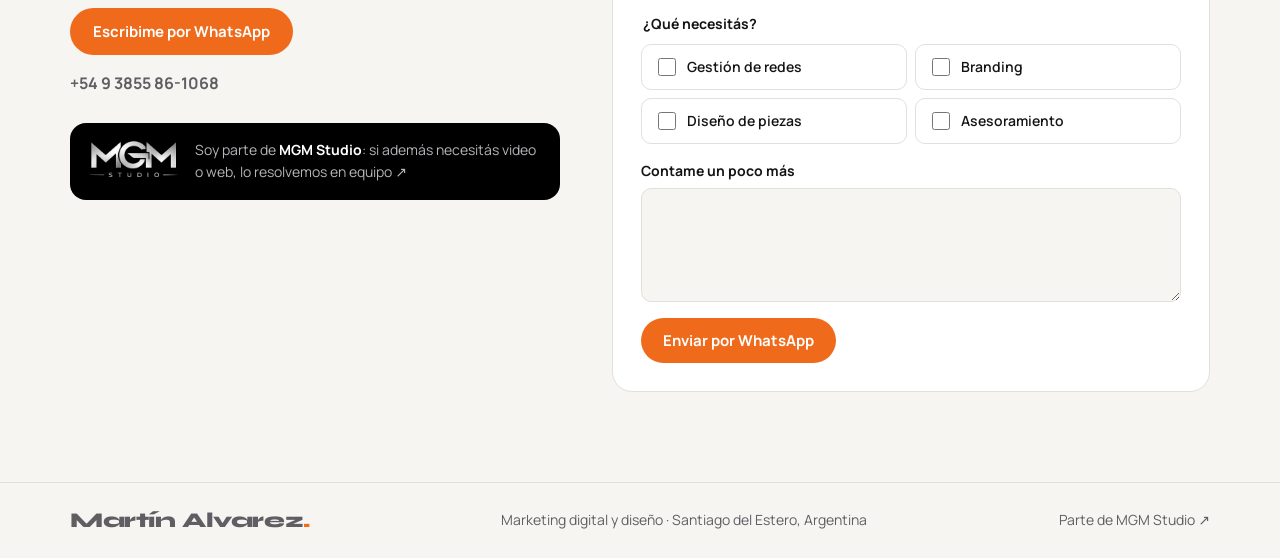
==== commit cfa10bbe: "Formulario por WhatsApp y publicación en GitHub Pages Co-Authored-By: Claude Opus 5.5 <noreply@anthr" ====
--- a/index.html
+++ b/index.html
@@ -194,9 +194,7 @@
           <span>Soy parte de <b>MGM Studio</b>: si además necesitás video o web, lo resolvemos en equipo ↗</span>
         </a>
       </div>
-      <form class="form" name="contacto-martin" method="POST" data-netlify="true" netlify-honeypot="bot-field" action="/gracias.html">
-        <input type="hidden" name="form-name" value="contacto-martin">
-        <p hidden><label>No completar: <input name="bot-field"></label></p>
+      <form class="form" name="contacto-martin" data-wa-form>
         <label for="f-nombre">Nombre<input id="f-nombre" name="nombre" type="text" required autocomplete="name"></label>
         <label for="f-wa">WhatsApp<input id="f-wa" name="whatsapp" type="tel" required autocomplete="tel" placeholder="Ej: 385 555 5555"></label>
         <label for="f-neg">Negocio o marca<input id="f-neg" name="negocio" type="text"></label>
@@ -210,7 +208,7 @@
           </div>
         </fieldset>
         <label for="f-msg">Contame un poco más<textarea id="f-msg" name="mensaje" rows="4"></textarea></label>
-        <button class="btn btn-orange" type="submit">Enviar</button>
+        <button class="btn btn-orange" type="submit">Enviar por WhatsApp</button>
       </form>
     </div>
   </section>
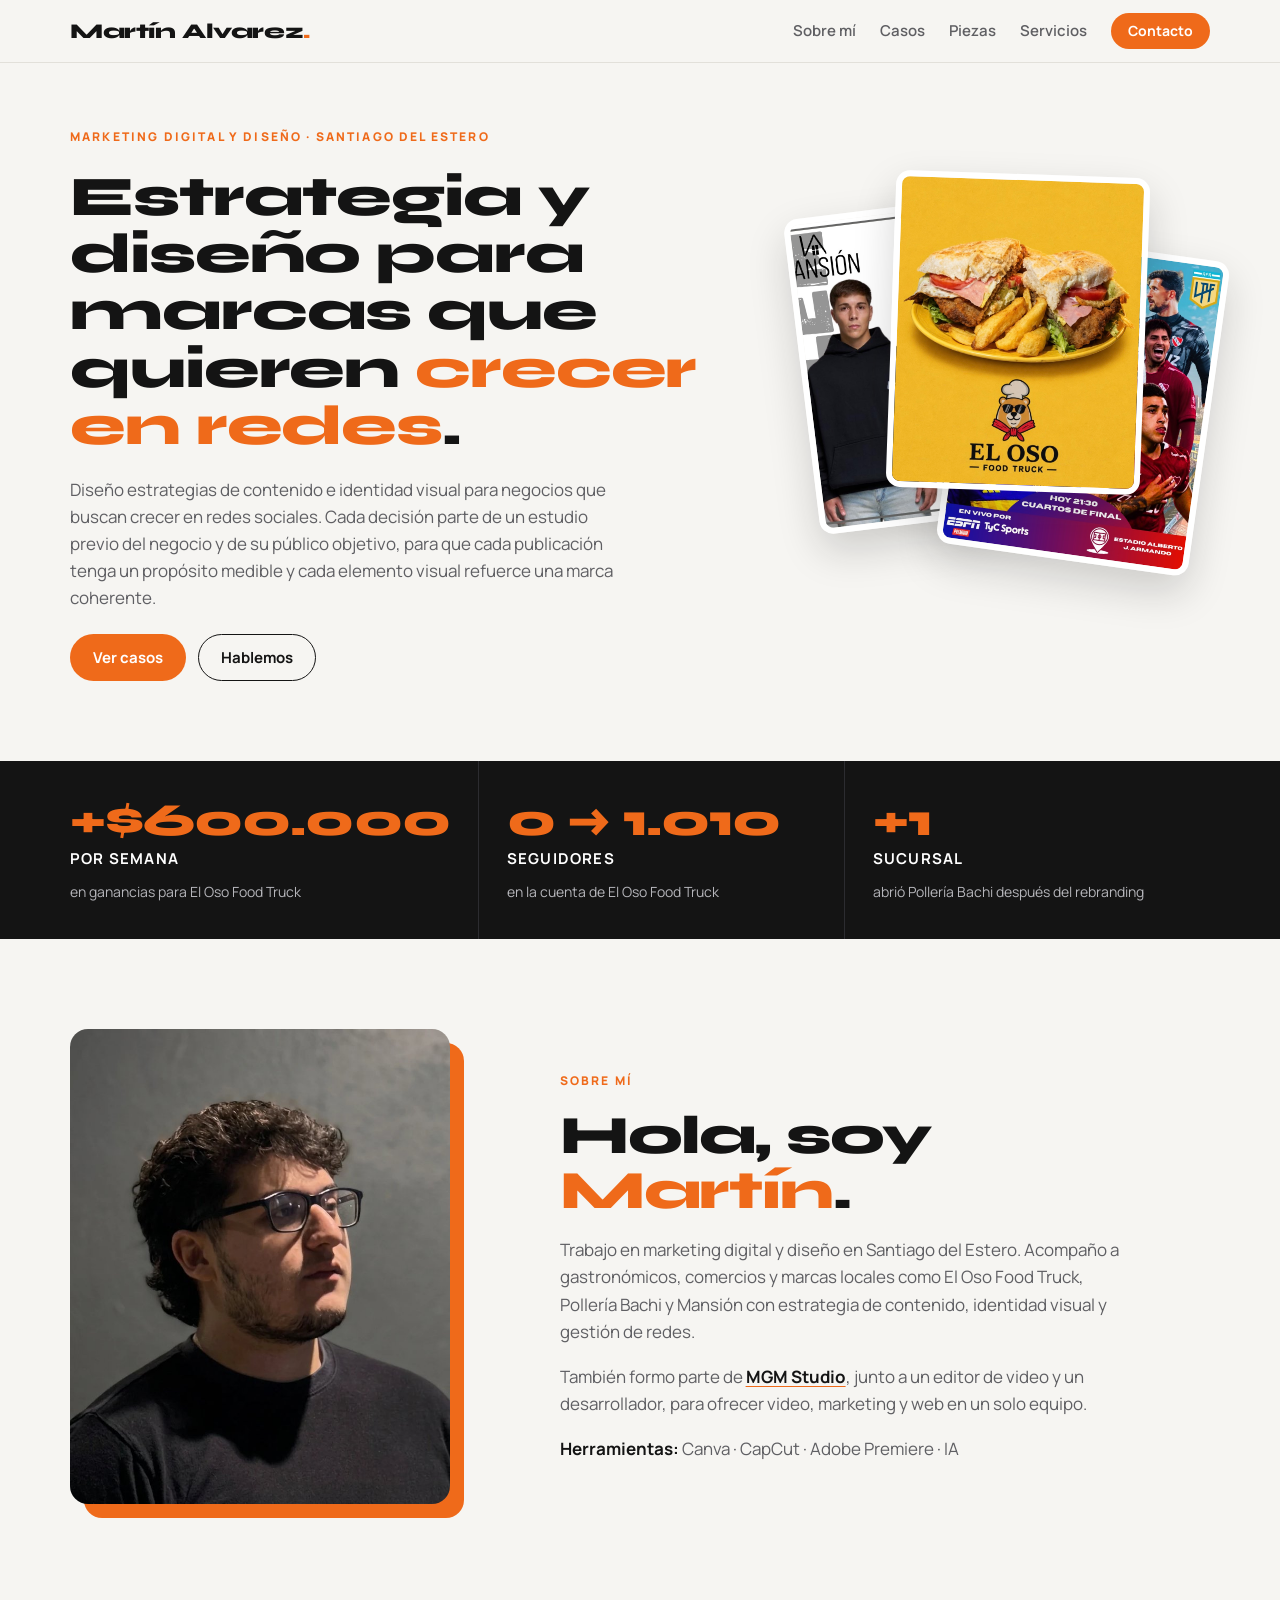
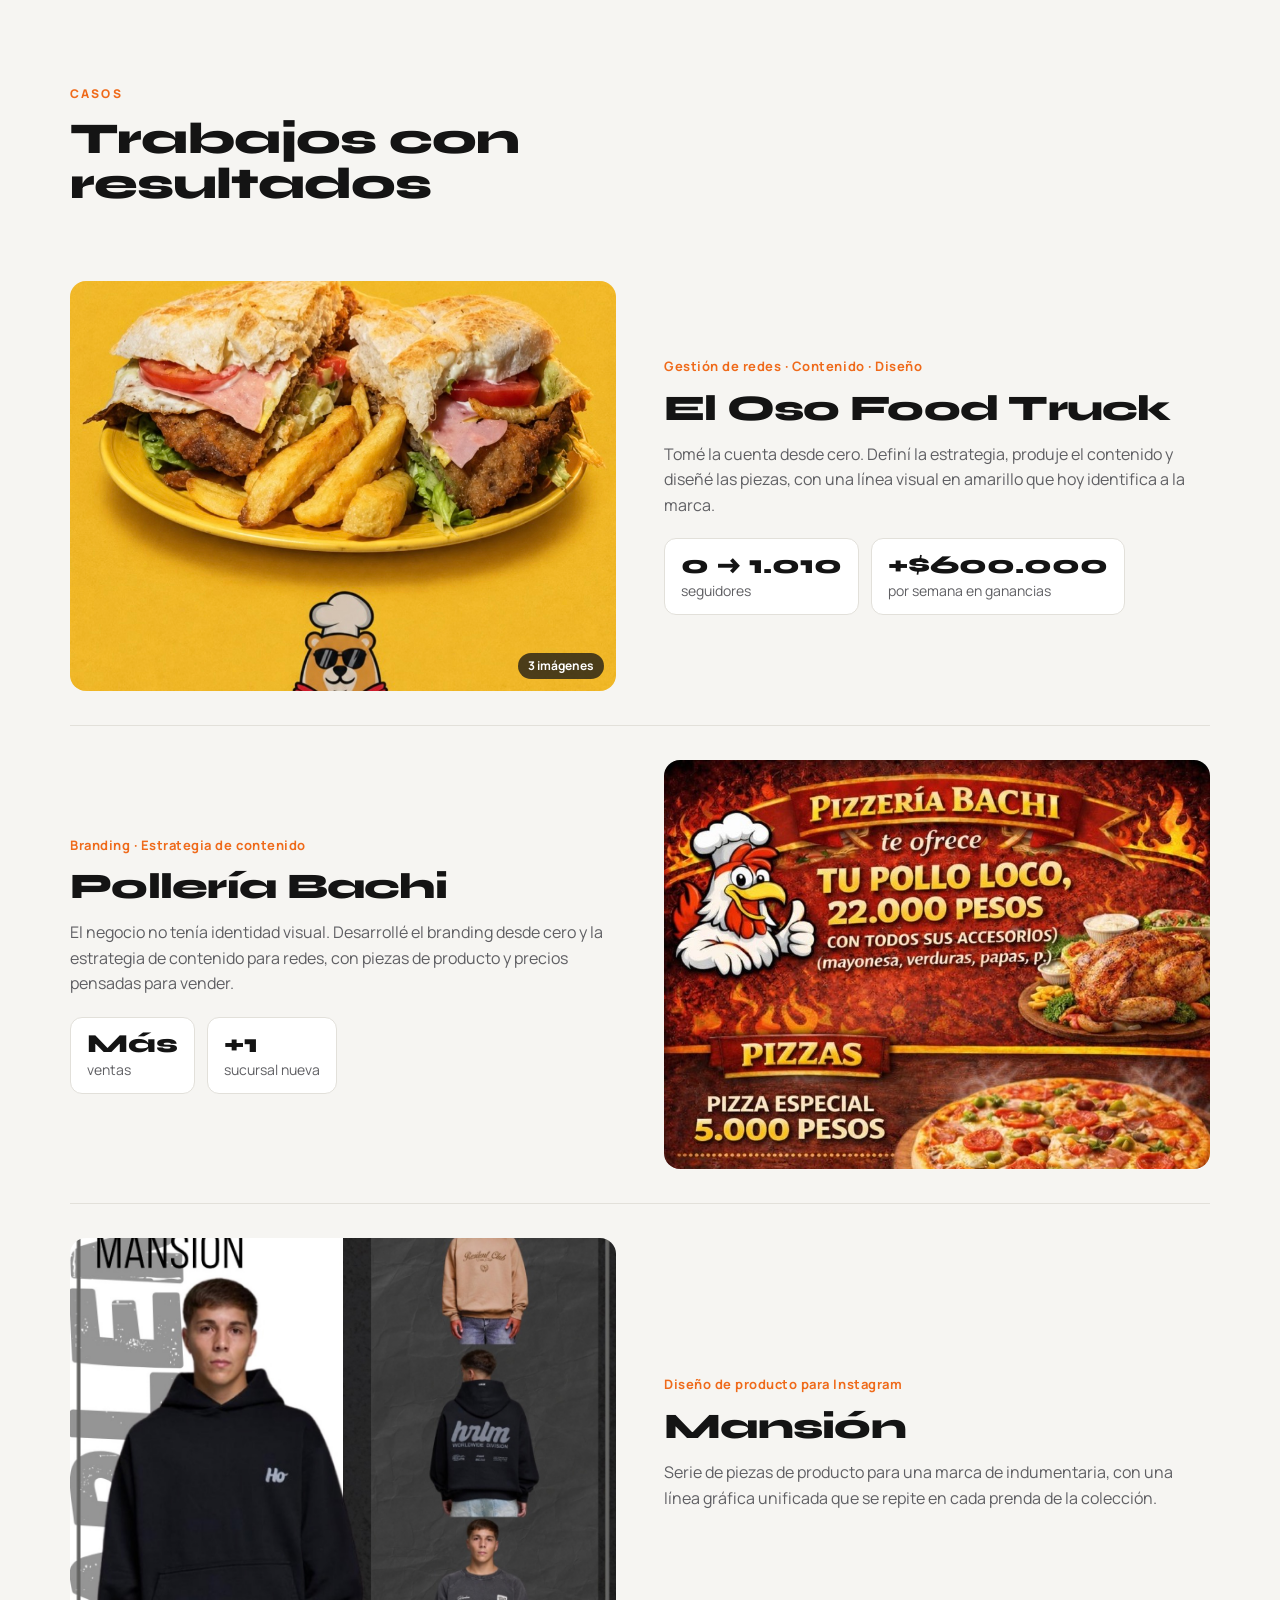
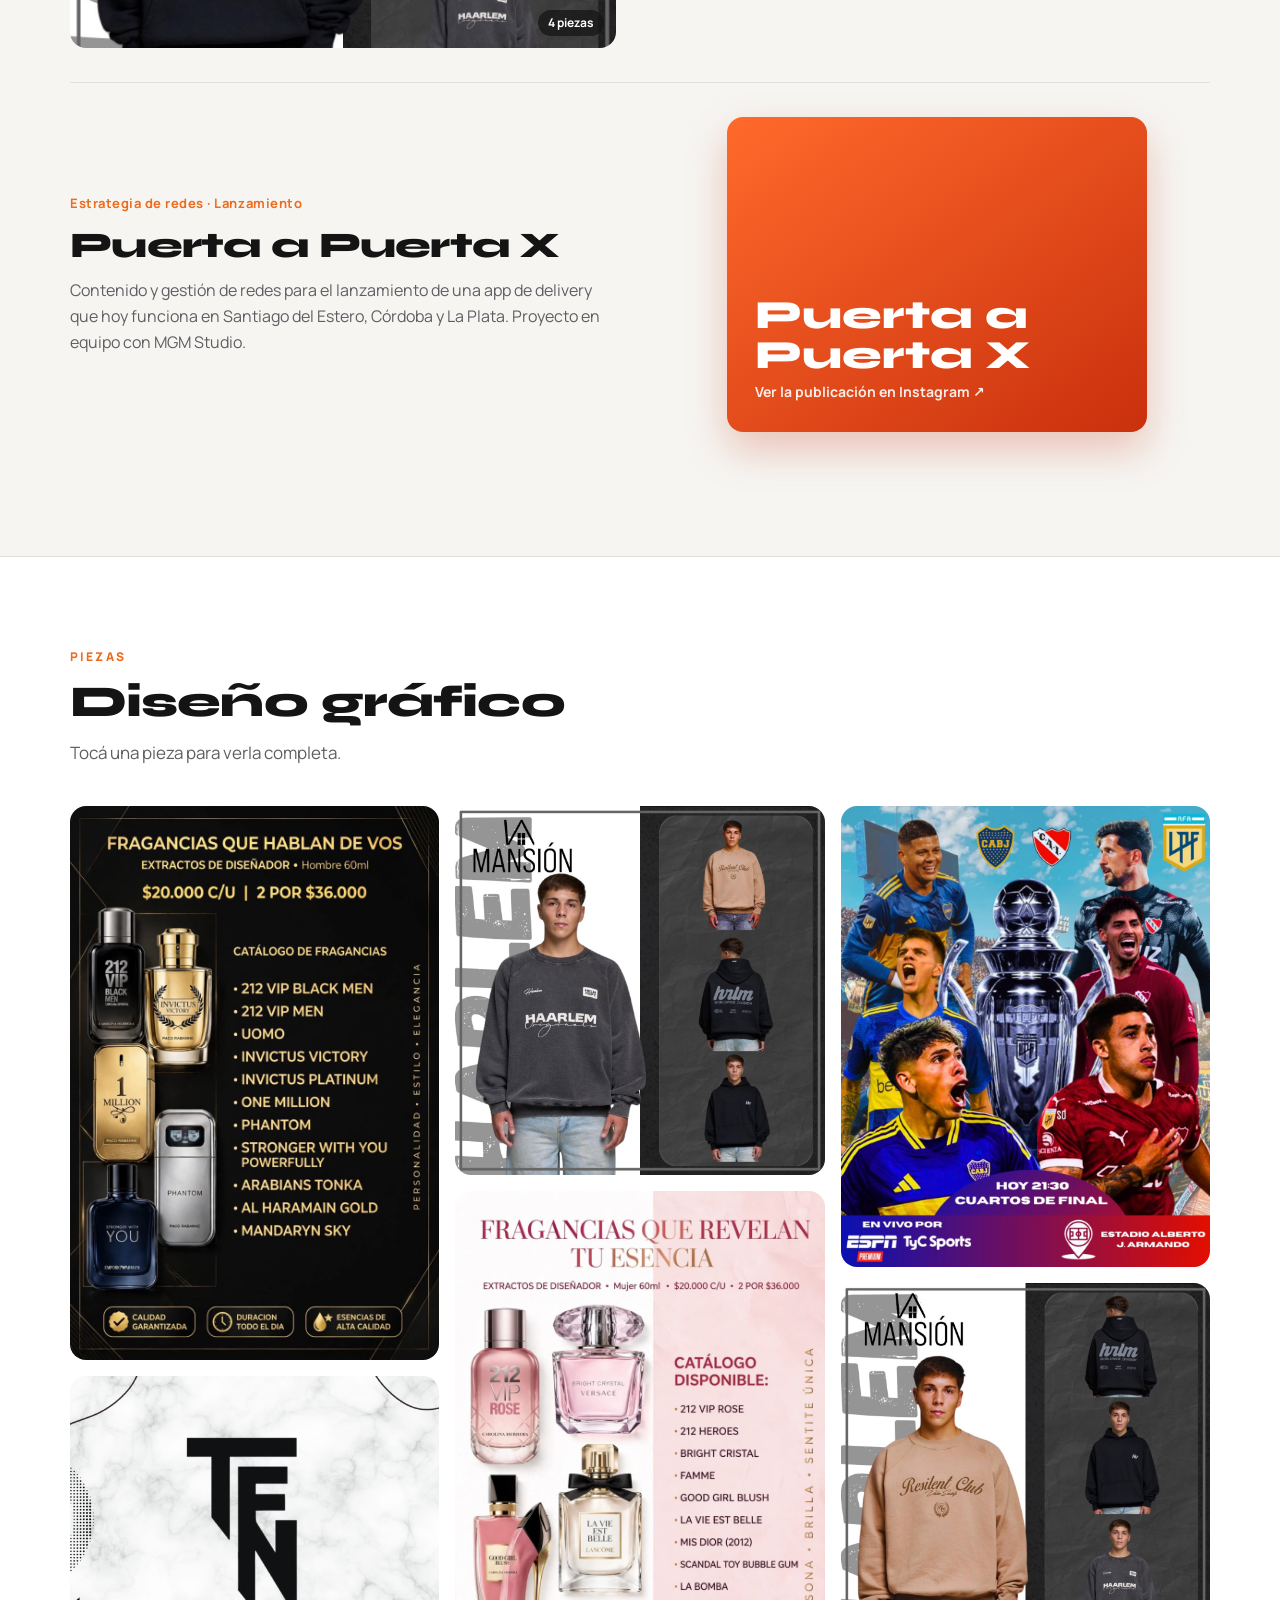
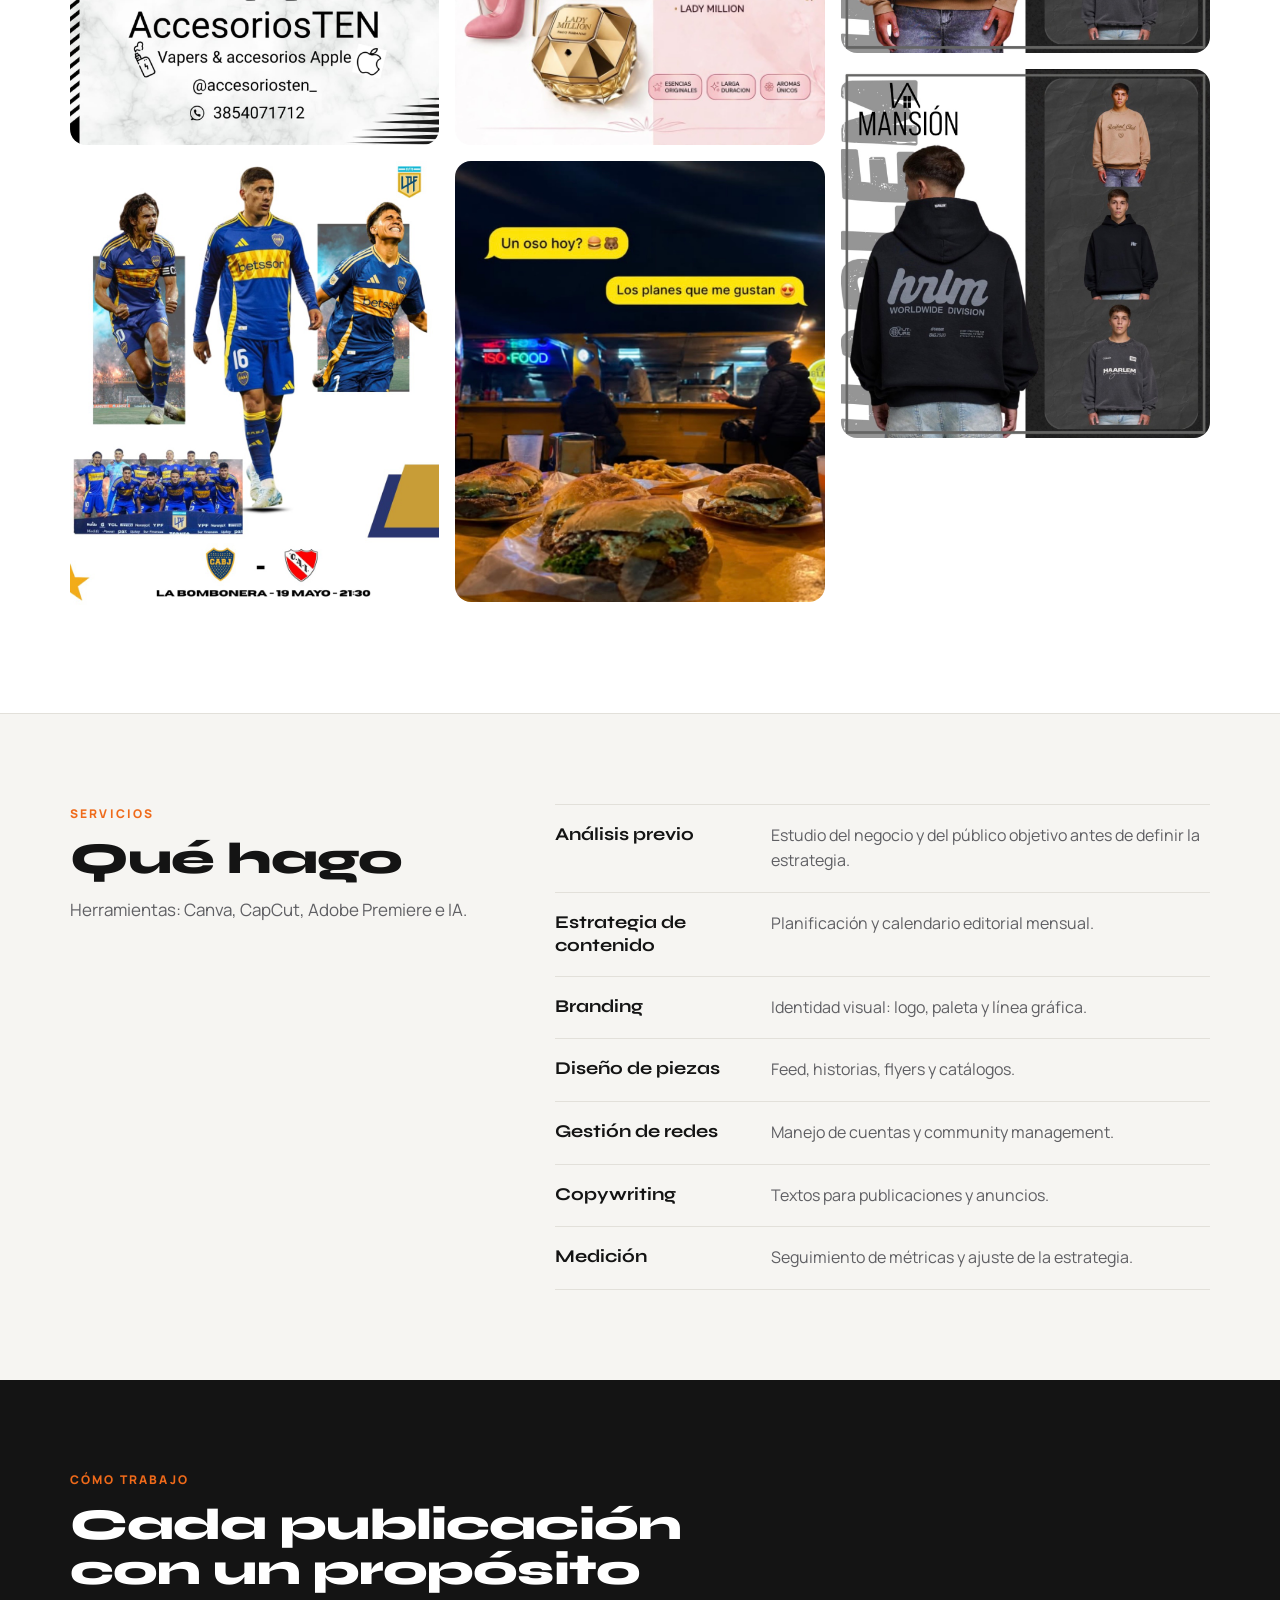
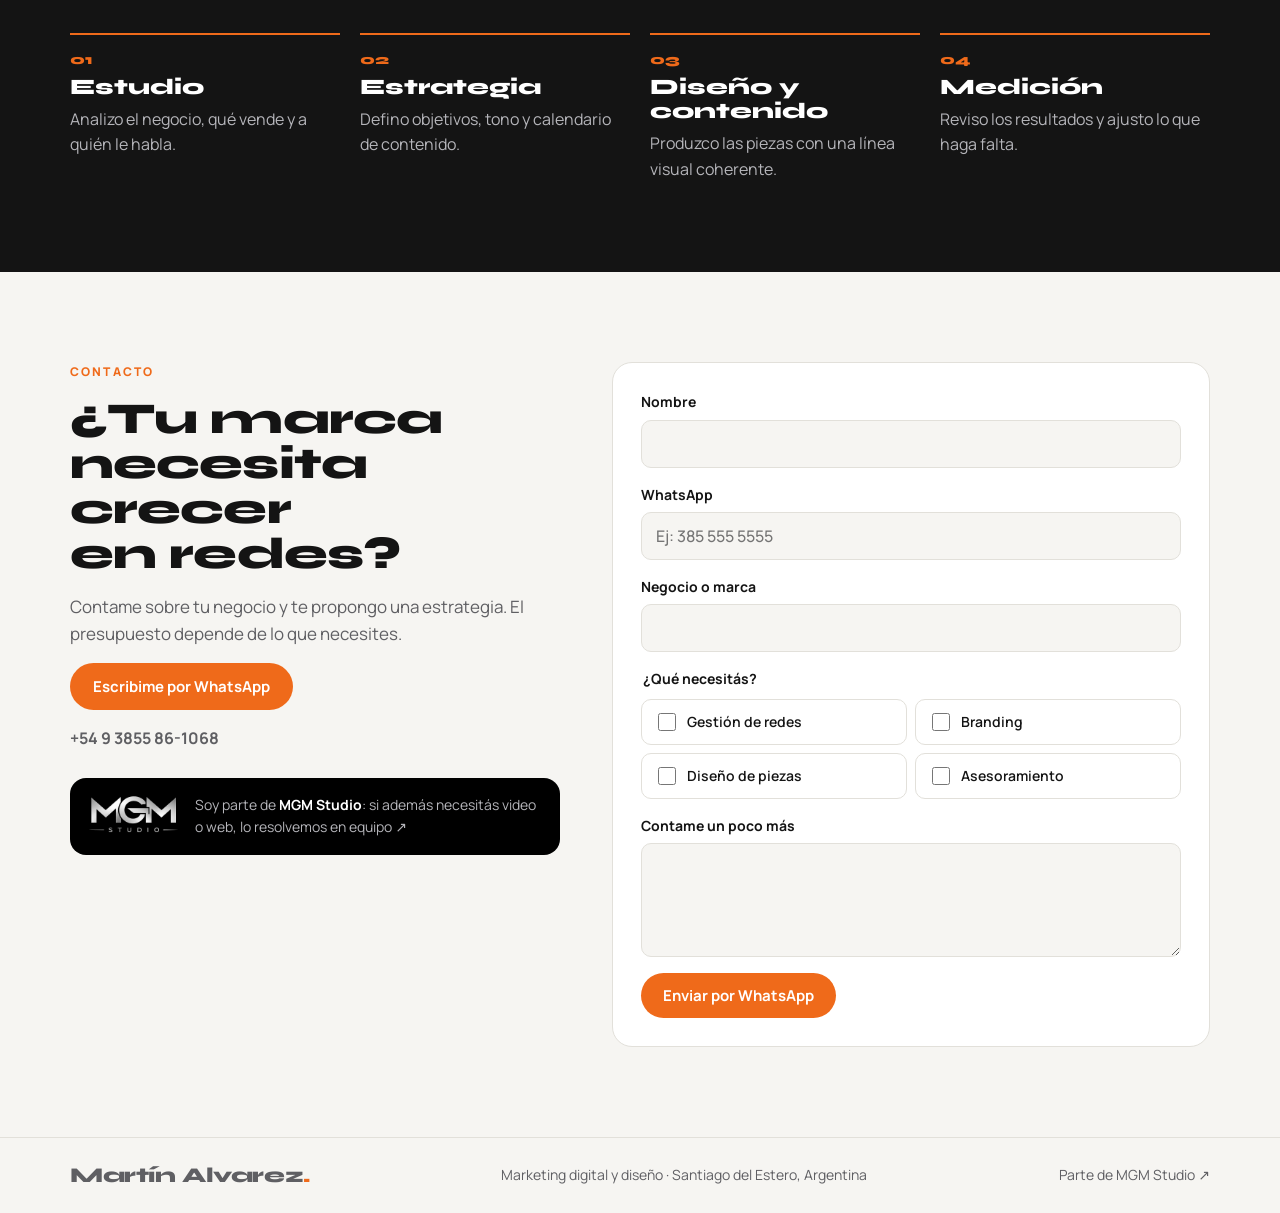
==== commit ad1ec254: "Sección Sobre mí con foto Co-Authored-By: Claude Opus 5.5 <noreply@anthropic.com>" ====
--- a/index.html
+++ b/index.html
@@ -23,6 +23,7 @@
   <div class="in top-in">
     <a href="#inicio" class="brand">Martín Alvarez<span>.</span></a>
     <nav class="nav" aria-label="Secciones">
+      <a href="#sobre-mi">Sobre mí</a>
       <a href="#casos">Casos</a>
       <a href="#piezas">Piezas</a>
       <a href="#servicios">Servicios</a>
@@ -59,6 +60,21 @@
         <div class="res"><b>+$600.000</b><span class="unit">por semana</span><p>en ganancias para El Oso Food Truck</p></div>
         <div class="res"><b>0 → 1.010</b><span class="unit">seguidores</span><p>en la cuenta de El Oso Food Truck</p></div>
         <div class="res"><b>+1</b><span class="unit">sucursal</span><p>abrió Pollería Bachi después del rebranding</p></div>
+      </div>
+    </div>
+  </section>
+
+  <section id="sobre-mi" class="sec about">
+    <div class="in about-in">
+      <figure class="about-photo">
+        <img src="assets/img/martin.jpg" alt="Martín Alvarez" width="720" height="900" loading="lazy">
+      </figure>
+      <div class="about-copy">
+        <p class="kicker">Sobre mí</p>
+        <h2>Hola, soy <em>Martín</em>.</h2>
+        <p>Trabajo en marketing digital y diseño en Santiago del Estero. Acompaño a gastronómicos, comercios y marcas locales como El Oso Food Truck, Pollería Bachi y Mansión con estrategia de contenido, identidad visual y gestión de redes.</p>
+        <p>También formo parte de <a href="https://mgm-studio.netlify.app" target="_blank" rel="noopener">MGM Studio</a>, junto a un editor de video y un desarrollador, para ofrecer video, marketing y web en un solo equipo.</p>
+        <p class="about-tools"><b>Herramientas:</b> Canva · CapCut · Adobe Premiere · IA</p>
       </div>
     </div>
   </section>
--- a/assets/styles.css
+++ b/assets/styles.css
@@ -171,3 +171,16 @@
 .res b{font-size:clamp(30px,3.6vw,48px);white-space:nowrap}
 .case-embed{display:flex;justify-content:center}
 .case-embed .instagram-media{margin:0!important;min-width:0!important;width:100%!important;max-width:420px!important}
+
+/* Sobre mí */
+.about-in{display:grid;grid-template-columns:.8fr 1.2fr;gap:56px;align-items:center}
+.about-photo{margin:0;max-width:380px;position:relative}
+.about-photo::before{content:"";position:absolute;inset:14px -14px -14px 14px;border-radius:18px;background:var(--orange);z-index:0}
+.about-photo img{position:relative;z-index:1;width:100%;height:auto;aspect-ratio:4/5;object-fit:cover;border-radius:18px}
+.about-copy{display:flex;flex-direction:column;gap:18px}
+.about-copy h2{font-size:clamp(34px,4.6vw,54px)}
+.about-copy h2 em{font-style:normal;color:var(--orange)}
+.about-copy > p:not(.kicker){color:var(--muted);font-size:17px;max-width:56ch}
+.about-copy a{color:var(--fg);font-weight:700;text-decoration-color:var(--orange);text-underline-offset:3px}
+.about-tools b{color:var(--fg)}
+@media (max-width:860px){.about-in{grid-template-columns:1fr;gap:40px}.about-photo{max-width:320px}}
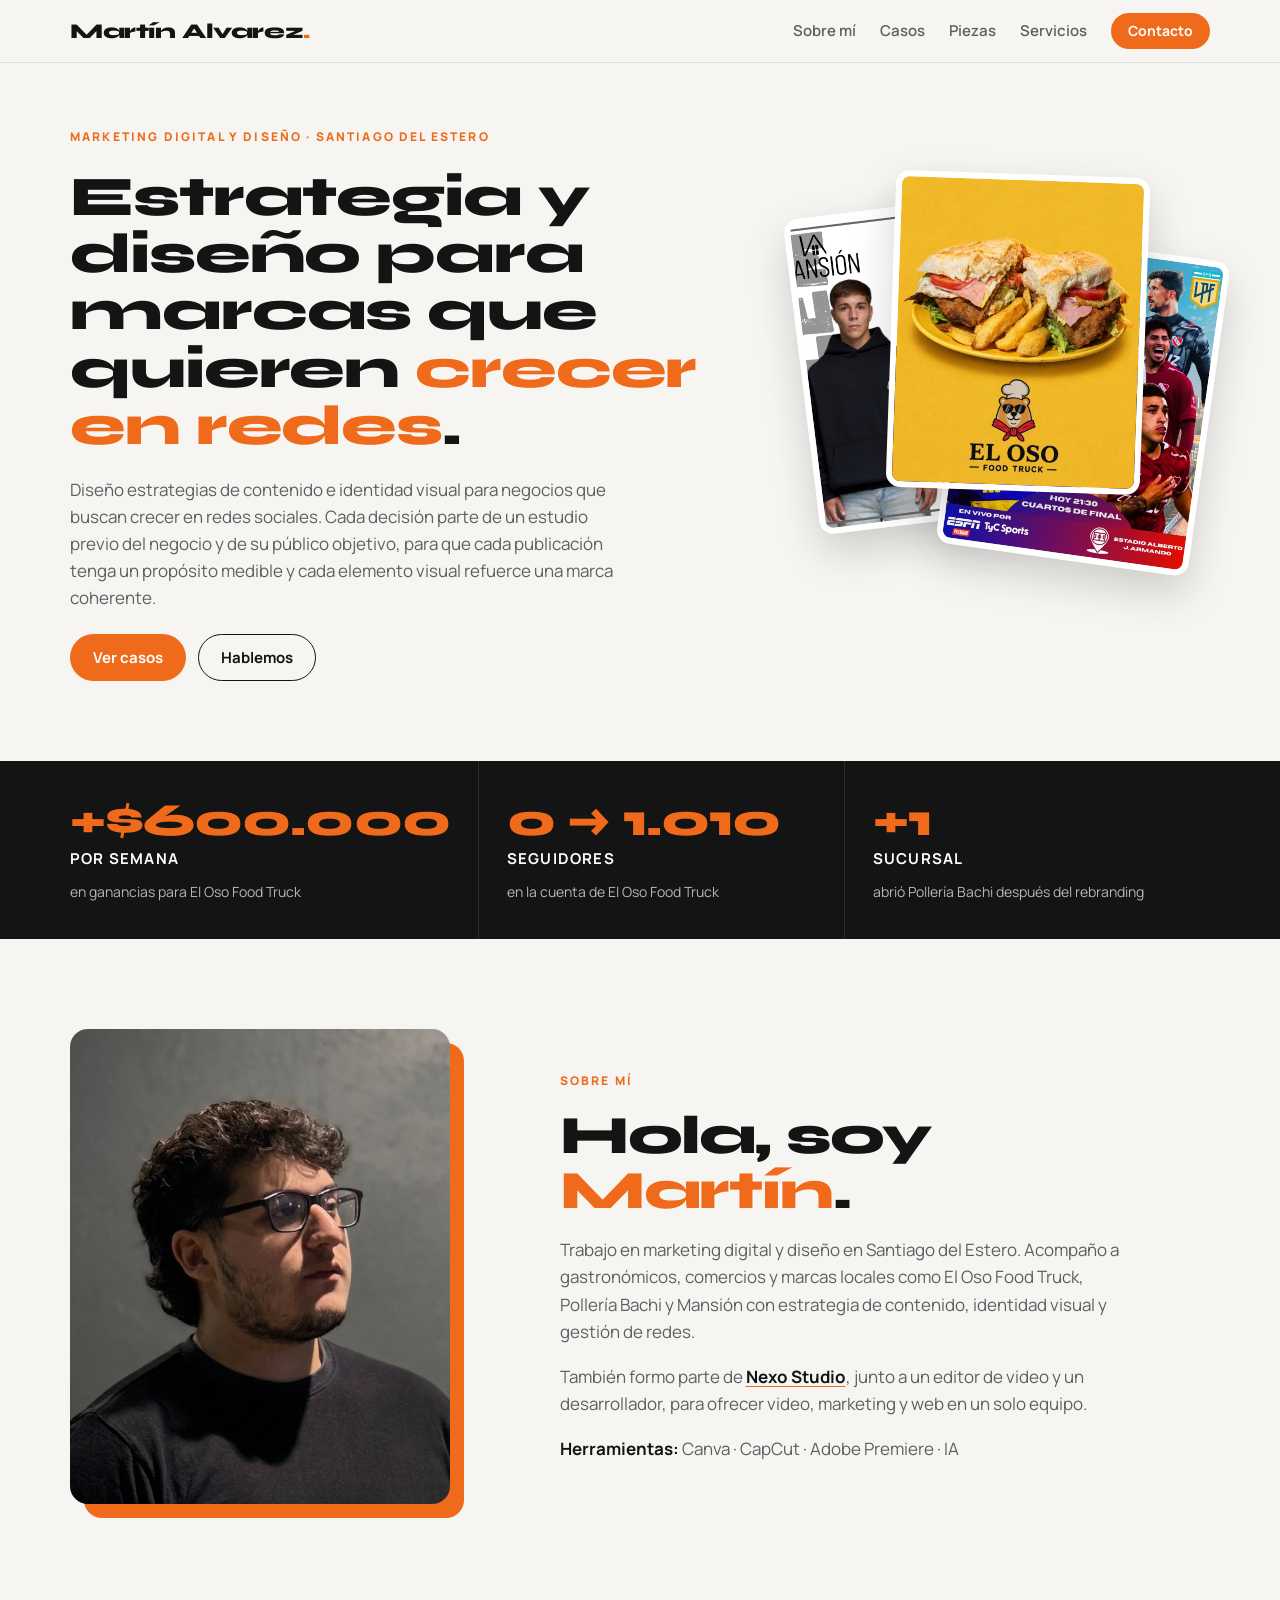
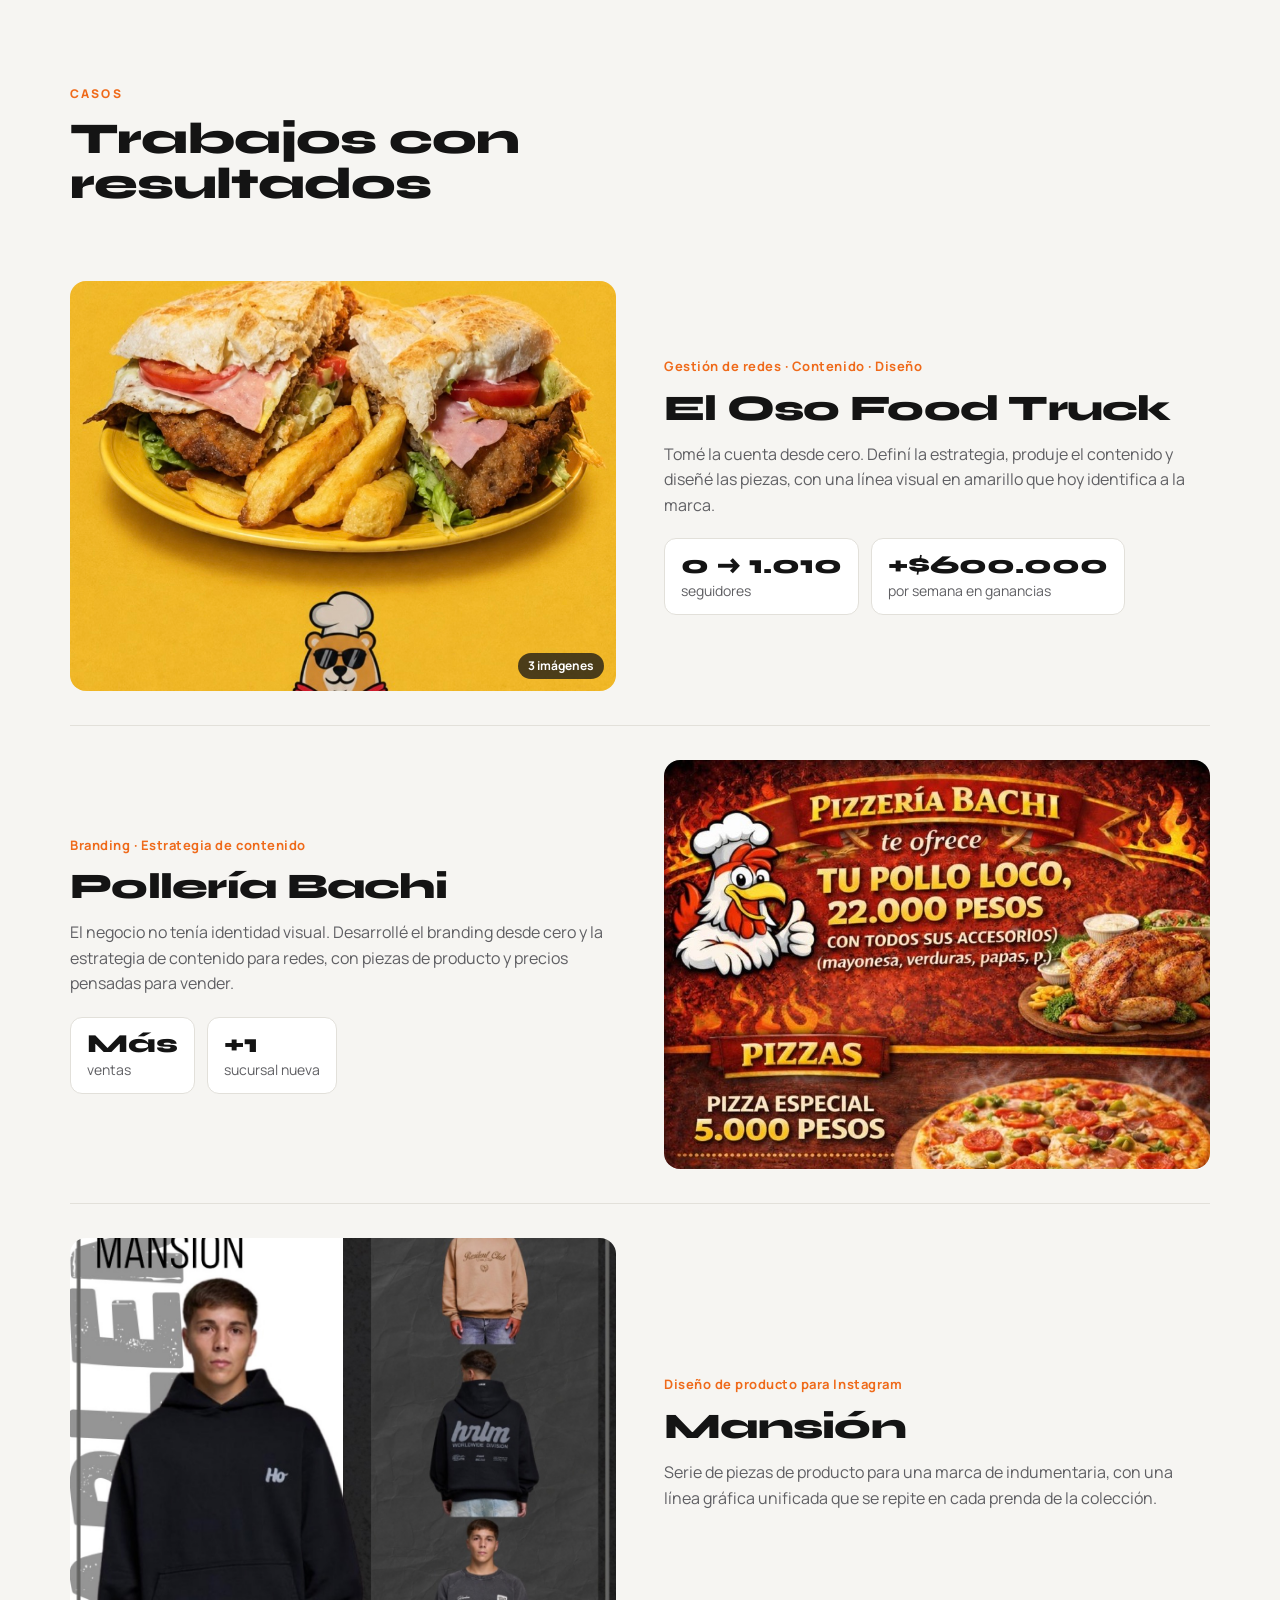
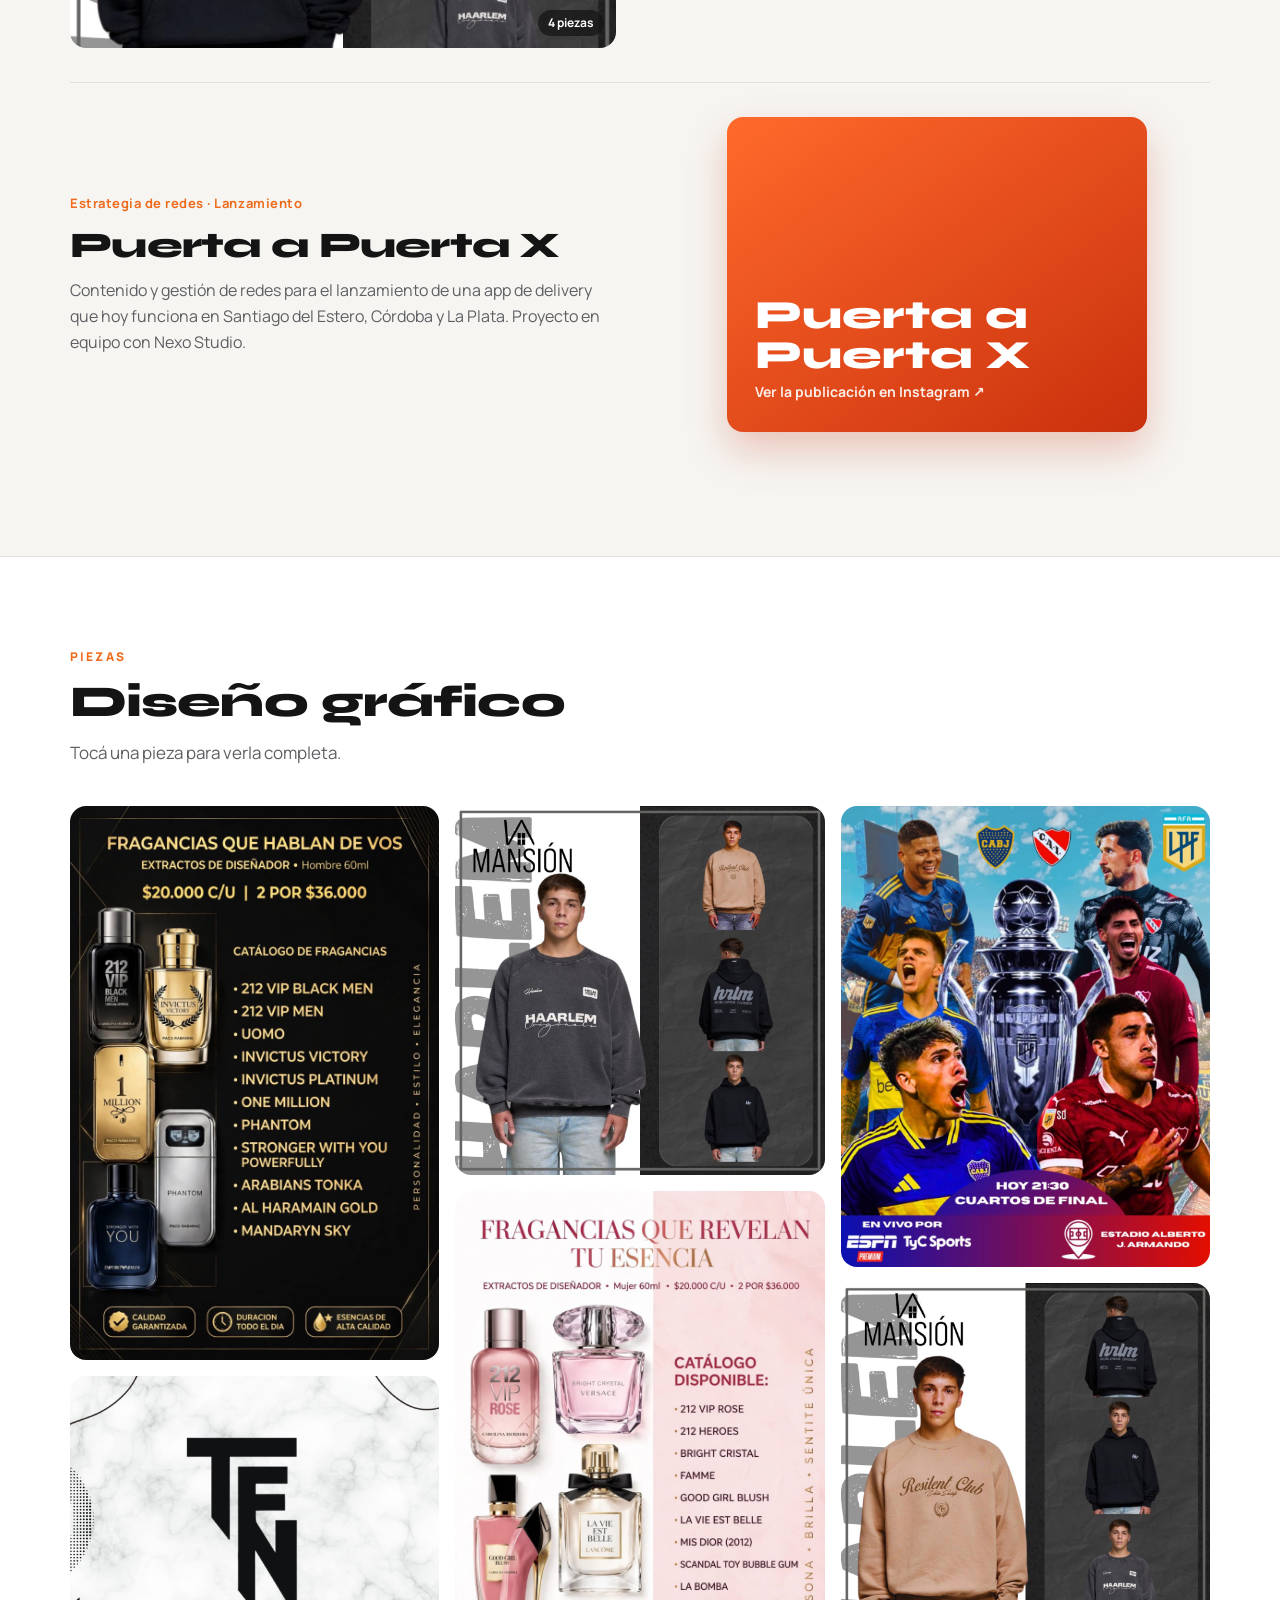
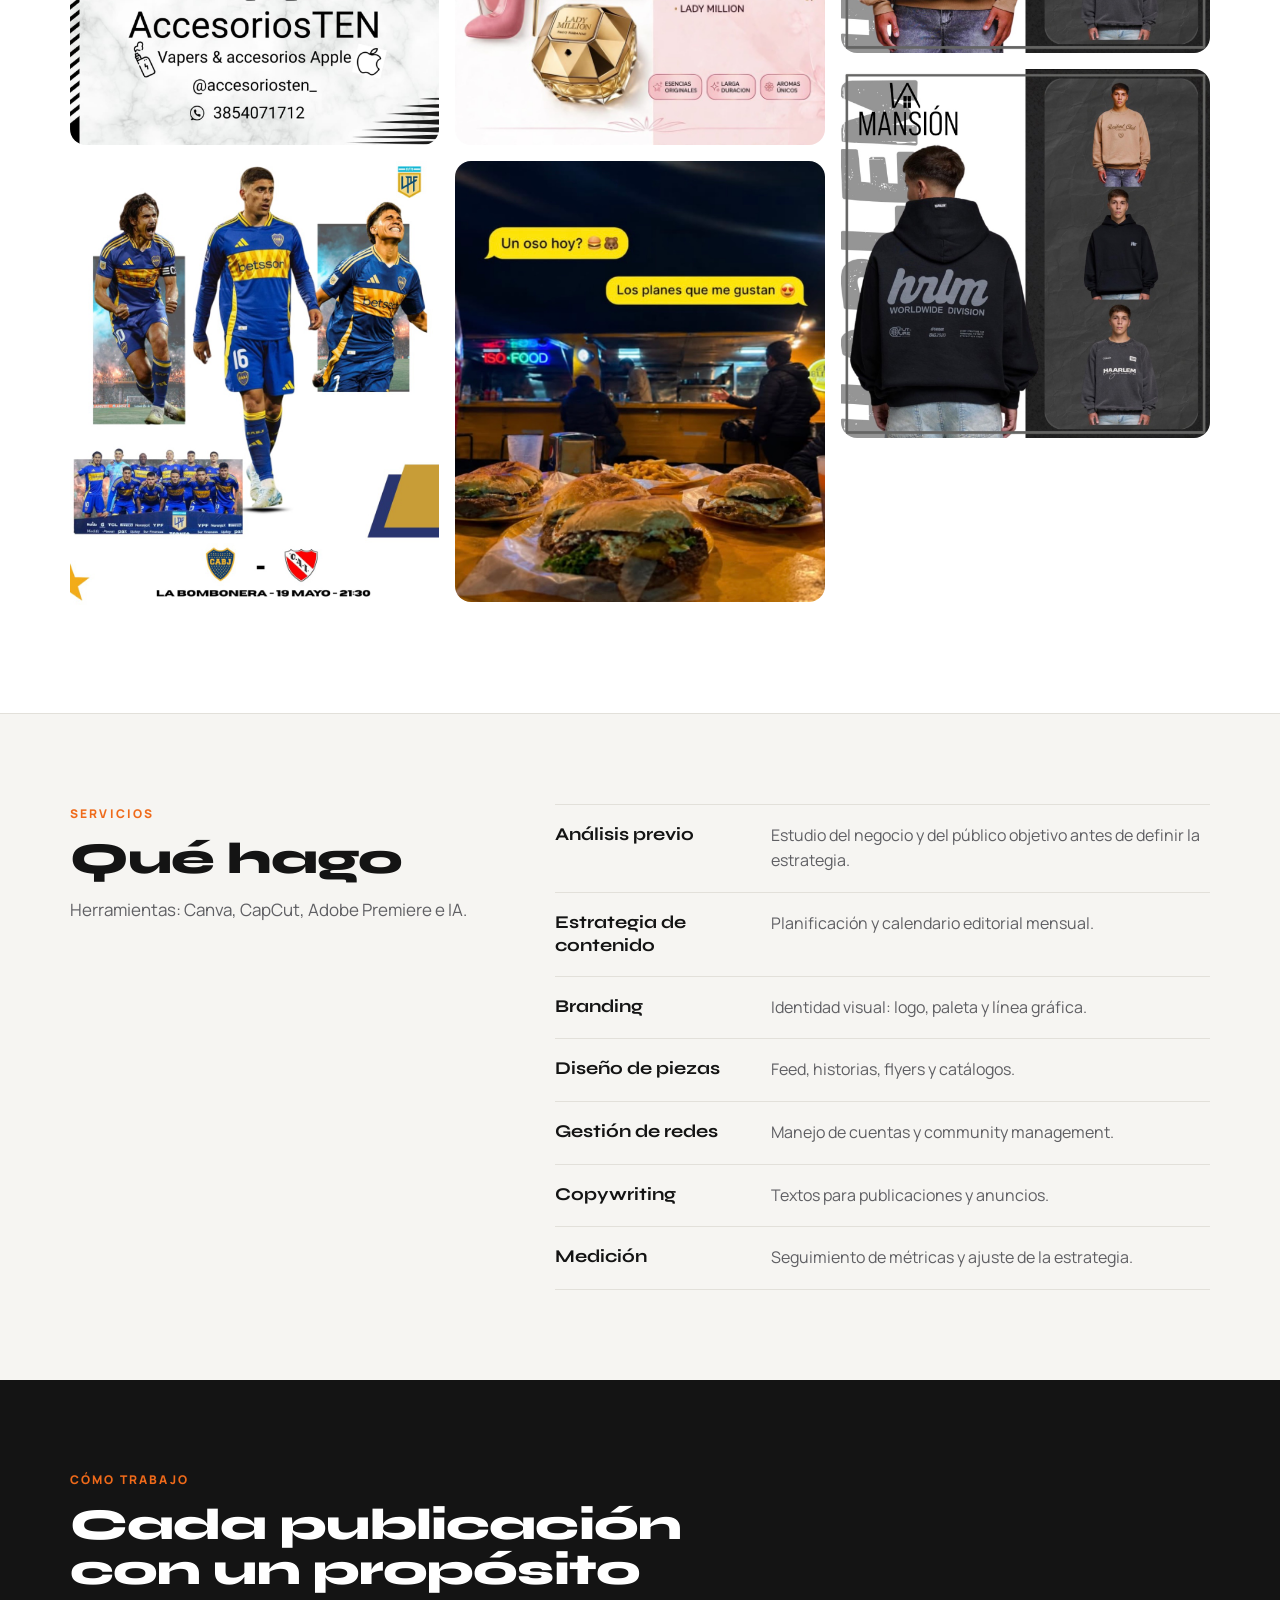
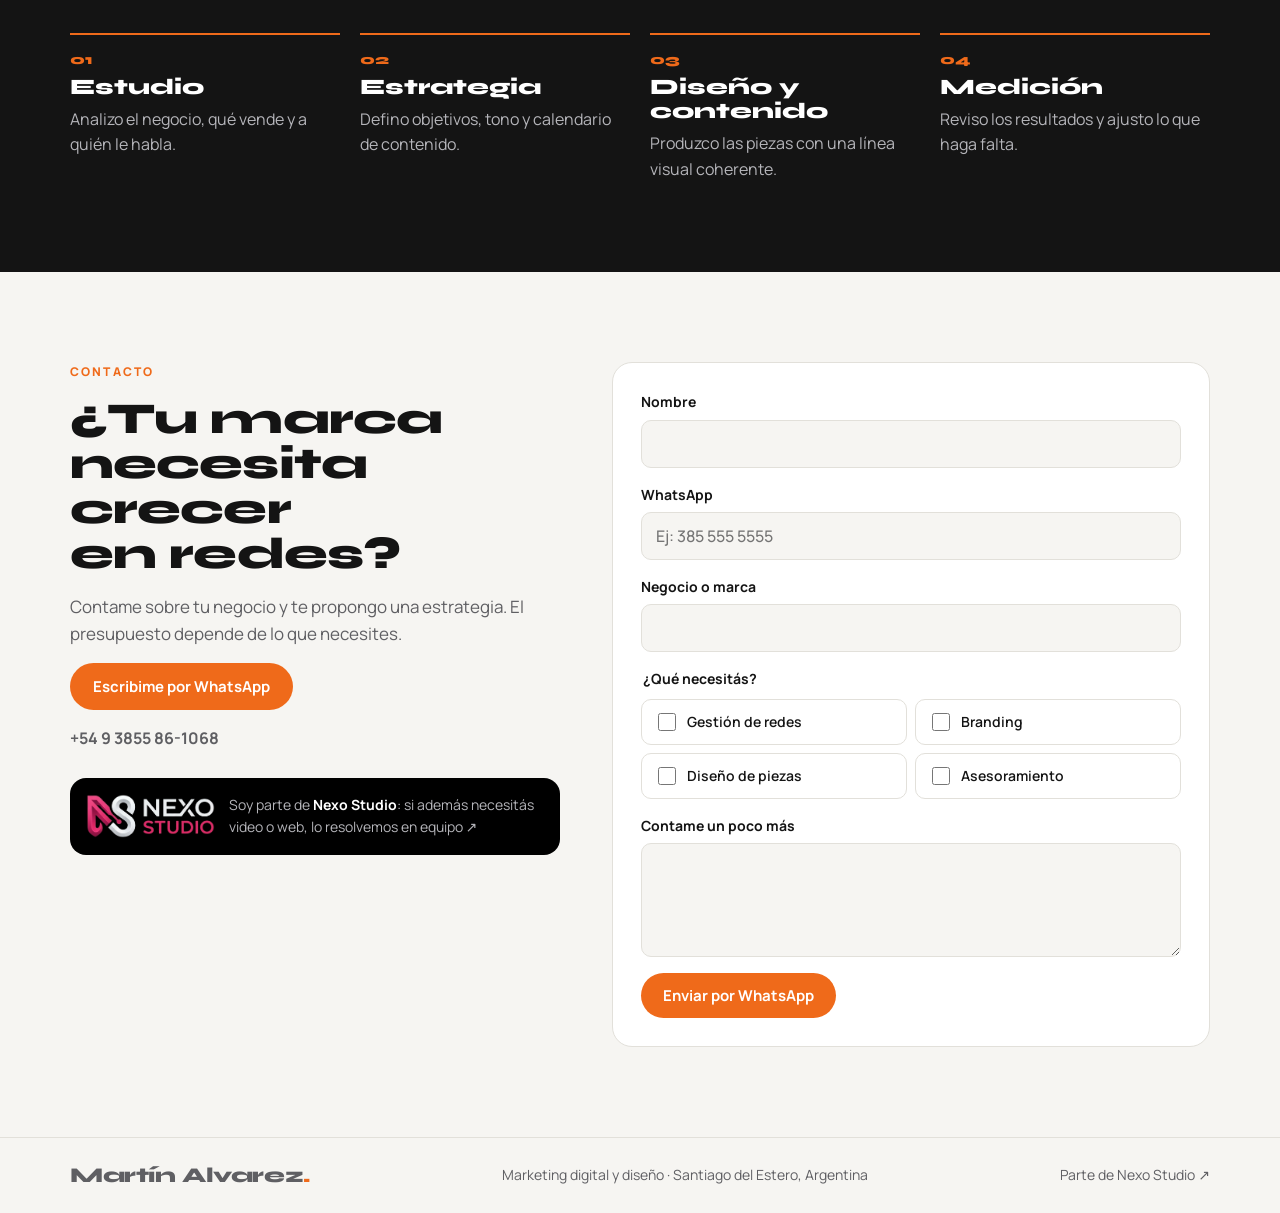
==== commit ee7091a6: "Nexo Studio: nombre y logo nuevos Co-Authored-By: Claude Opus 5.5 <noreply@anthropic.com>" ====
--- a/index.html
+++ b/index.html
@@ -73,7 +73,7 @@
         <p class="kicker">Sobre mí</p>
         <h2>Hola, soy <em>Martín</em>.</h2>
         <p>Trabajo en marketing digital y diseño en Santiago del Estero. Acompaño a gastronómicos, comercios y marcas locales como El Oso Food Truck, Pollería Bachi y Mansión con estrategia de contenido, identidad visual y gestión de redes.</p>
-        <p>También formo parte de <a href="https://mgm-studio.netlify.app" target="_blank" rel="noopener">MGM Studio</a>, junto a un editor de video y un desarrollador, para ofrecer video, marketing y web en un solo equipo.</p>
+        <p>También formo parte de <a href="https://mgm-studio.netlify.app" target="_blank" rel="noopener">Nexo Studio</a>, junto a un editor de video y un desarrollador, para ofrecer video, marketing y web en un solo equipo.</p>
         <p class="about-tools"><b>Herramientas:</b> Canva · CapCut · Adobe Premiere · IA</p>
       </div>
     </div>
@@ -136,7 +136,7 @@
         <div class="case-body">
           <p class="case-tag">Estrategia de redes · Lanzamiento</p>
           <h3>Puerta a Puerta X</h3>
-          <p>Contenido y gestión de redes para el lanzamiento de una app de delivery que hoy funciona en Santiago del Estero, Córdoba y La Plata. Proyecto en equipo con MGM Studio.</p>
+          <p>Contenido y gestión de redes para el lanzamiento de una app de delivery que hoy funciona en Santiago del Estero, Córdoba y La Plata. Proyecto en equipo con Nexo Studio.</p>
         </div>
       </article>
     </div>
@@ -206,8 +206,8 @@
         <a class="btn btn-orange" href="https://wa.me/5493855861068?text=Hola%20Mart%C3%ADn%2C%20vi%20tu%20portfolio%20y%20quiero%20consultarte" target="_blank" rel="noopener">Escribime por WhatsApp</a>
         <p class="wa-num">+54 9 3855 86-1068</p>
         <a class="mgm" href="https://mgm-studio.netlify.app" target="_blank" rel="noopener">
-          <img src="assets/logo-mgm-wide.png" alt="MGM Studio" width="520" height="240">
-          <span>Soy parte de <b>MGM Studio</b>: si además necesitás video o web, lo resolvemos en equipo ↗</span>
+          <img src="assets/logo-nexo-wide.png" alt="Nexo Studio" width="663" height="227">
+          <span>Soy parte de <b>Nexo Studio</b>: si además necesitás video o web, lo resolvemos en equipo ↗</span>
         </a>
       </div>
       <form class="form" name="contacto-martin" data-wa-form>
@@ -234,7 +234,7 @@
   <div class="in foot-in">
     <span class="brand">Martín Alvarez<span>.</span></span>
     <span>Marketing digital y diseño · Santiago del Estero, Argentina</span>
-    <a href="https://mgm-studio.netlify.app" target="_blank" rel="noopener">Parte de MGM Studio ↗</a>
+    <a href="https://mgm-studio.netlify.app" target="_blank" rel="noopener">Parte de Nexo Studio ↗</a>
   </div>
 </footer>
 
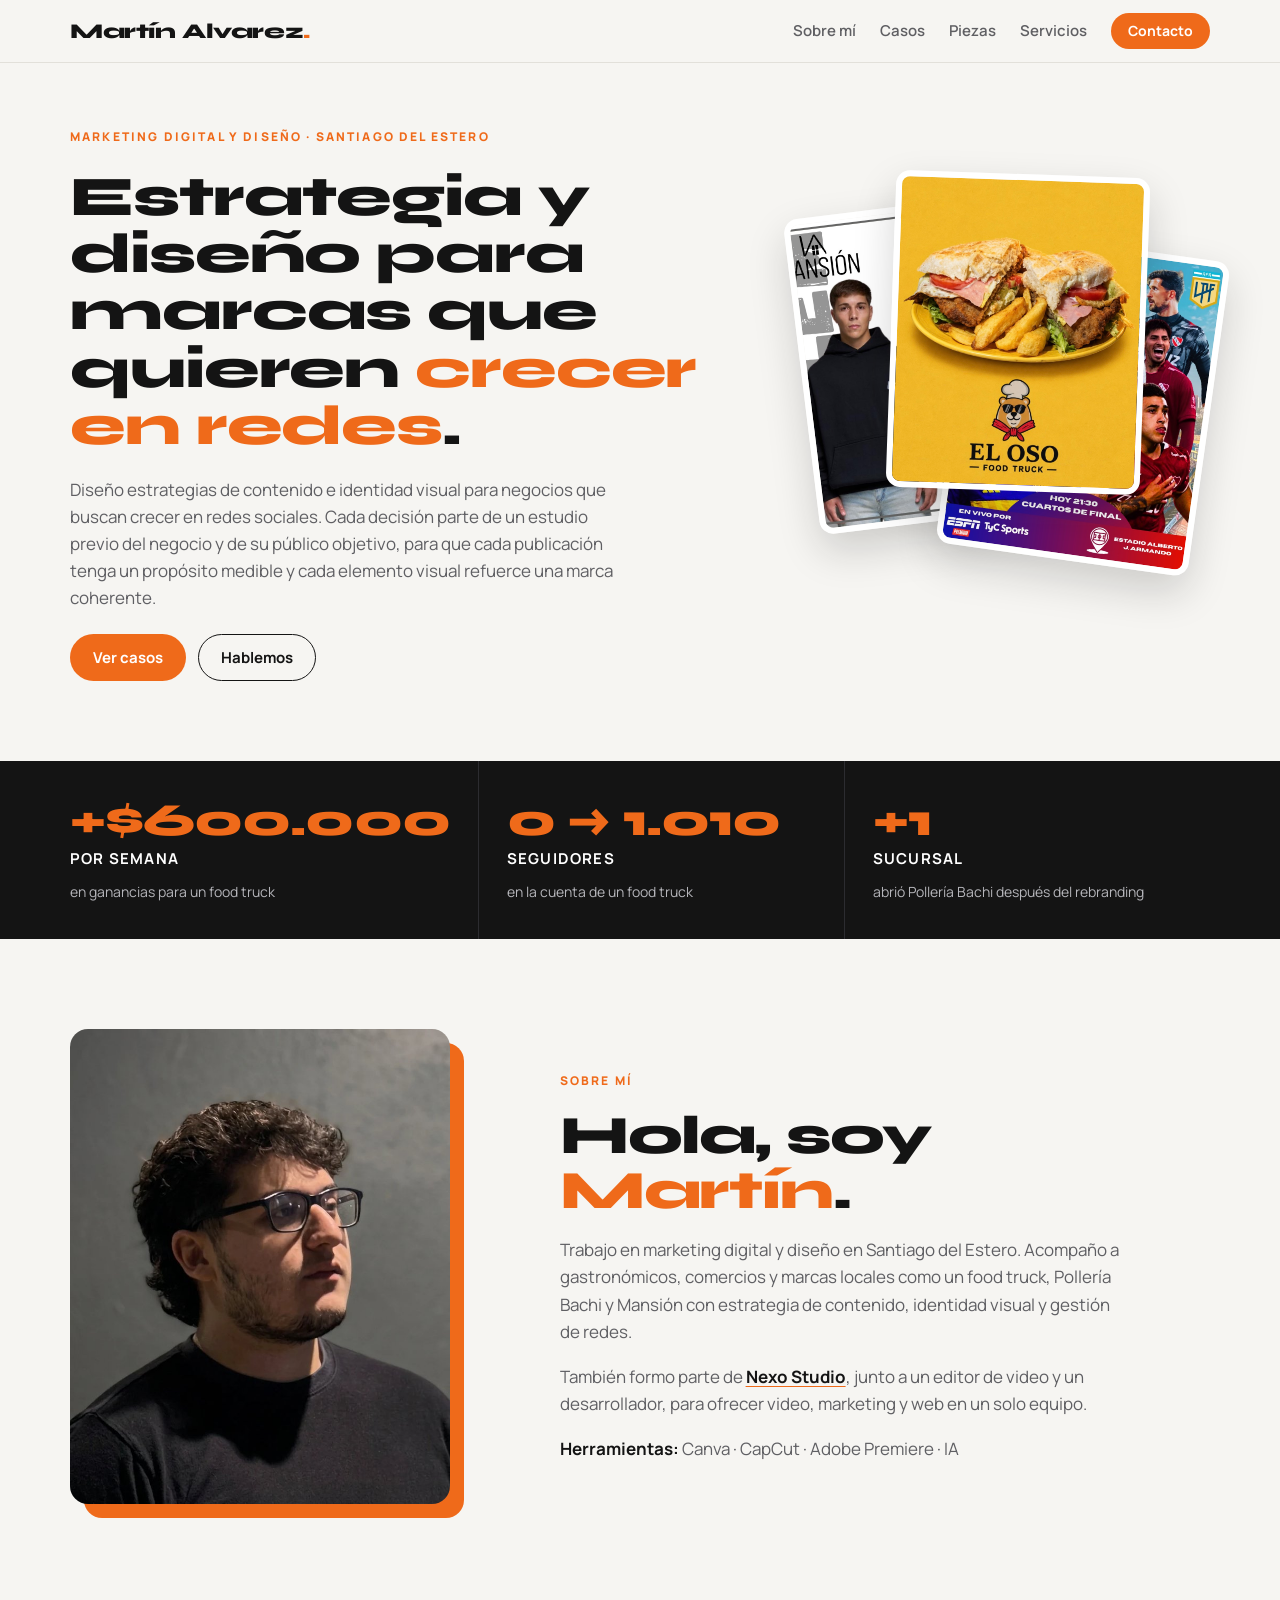
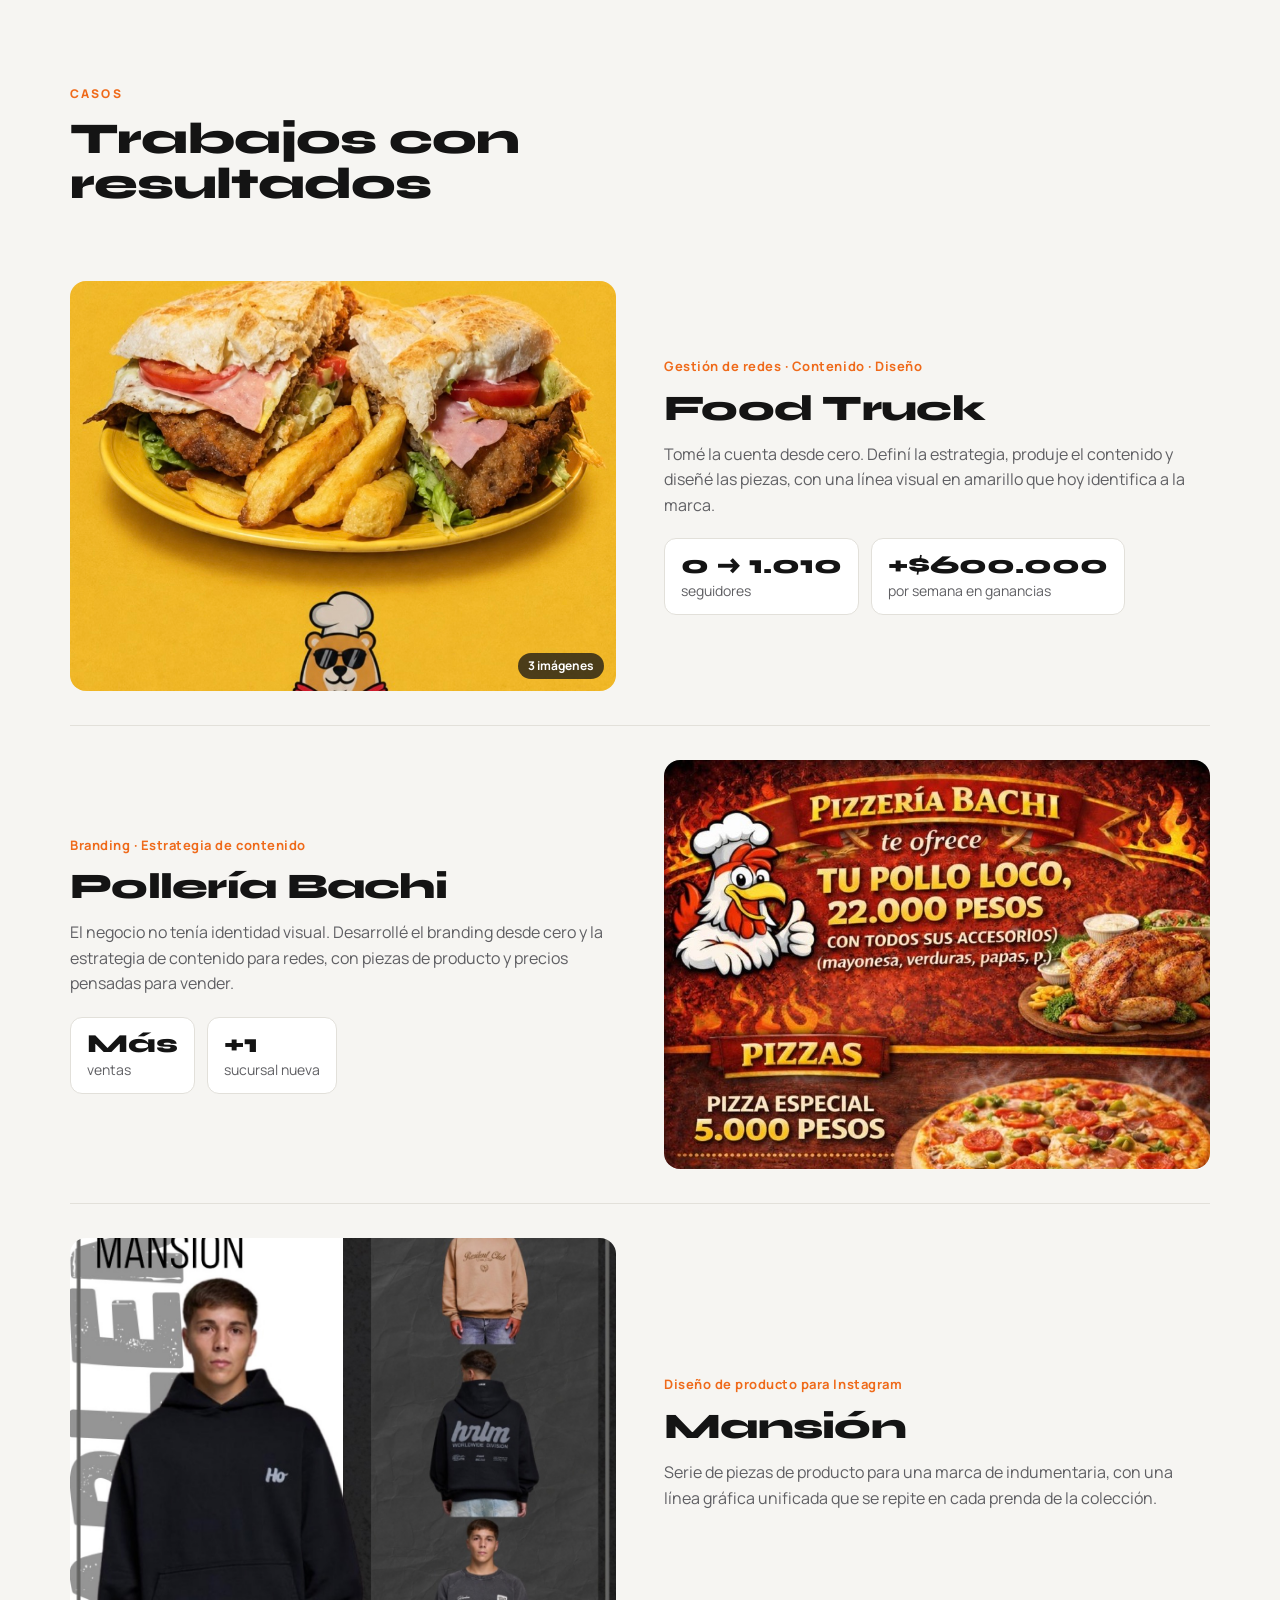
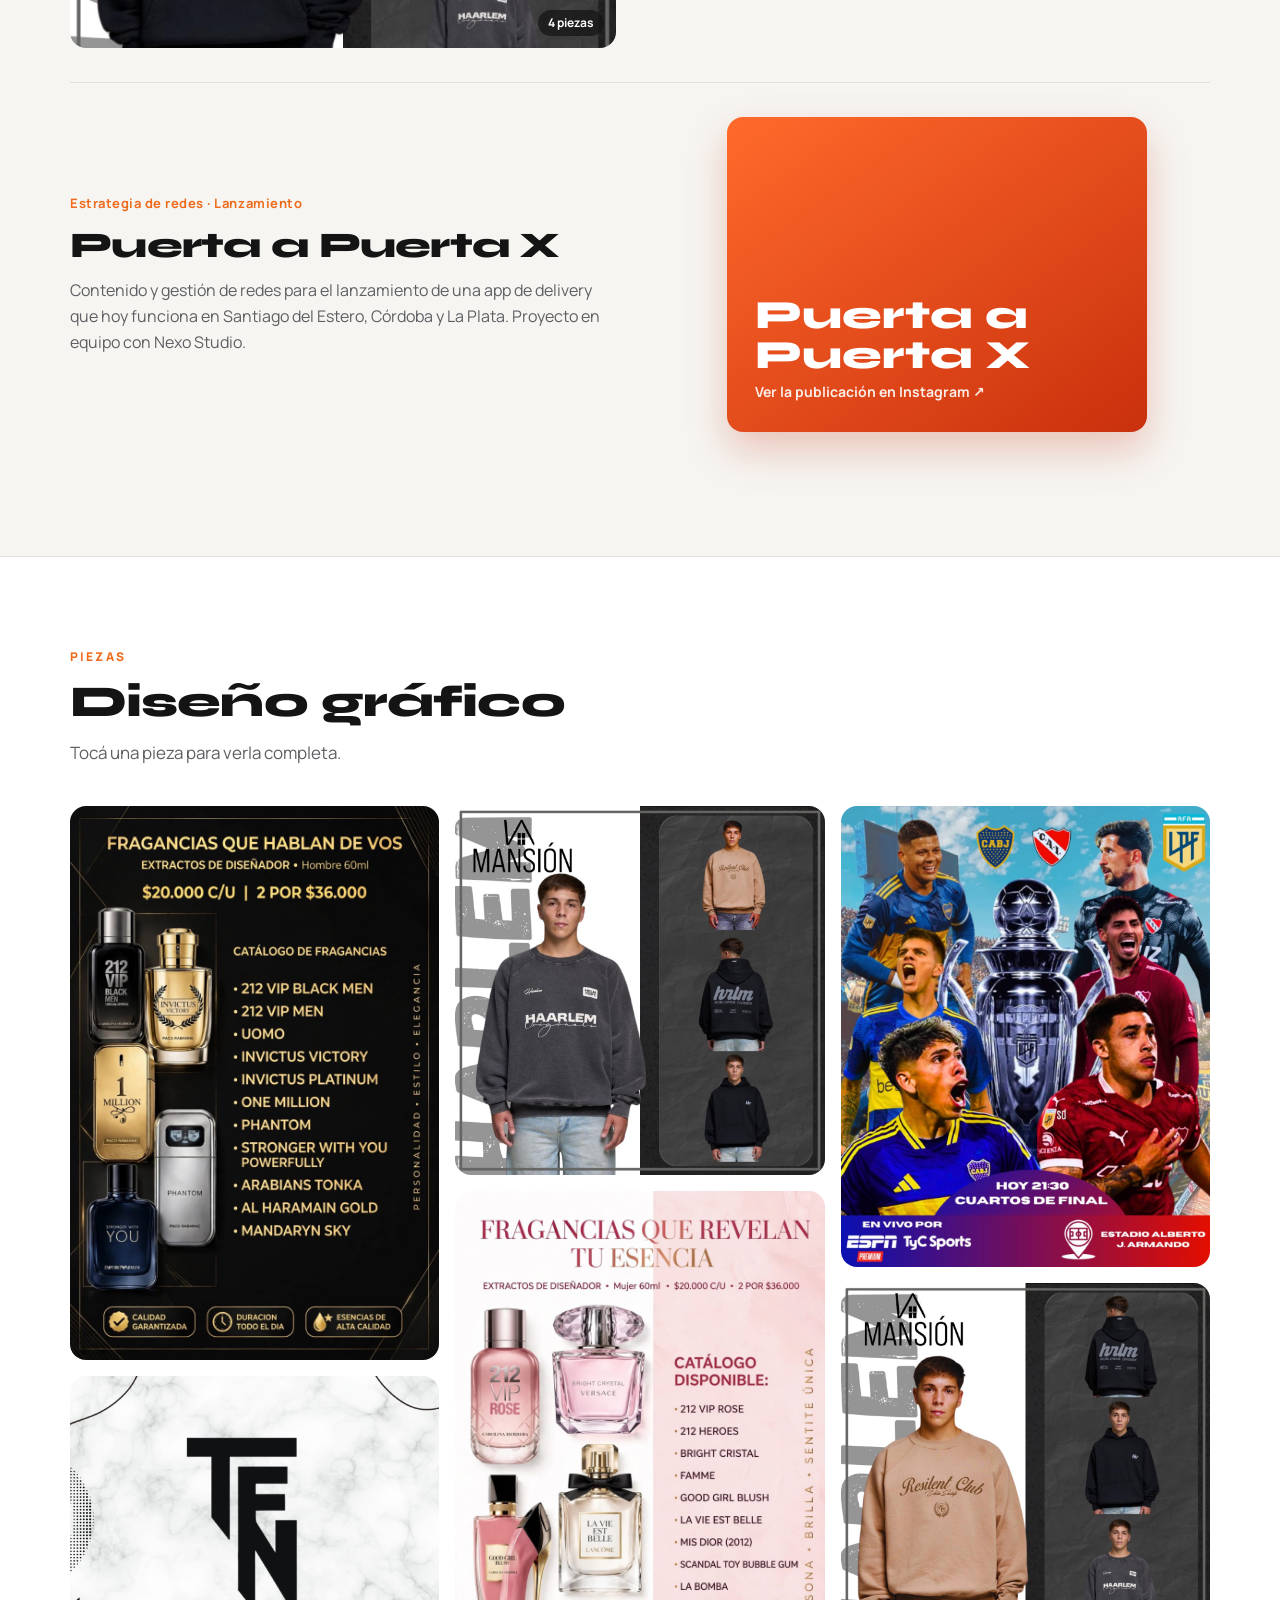
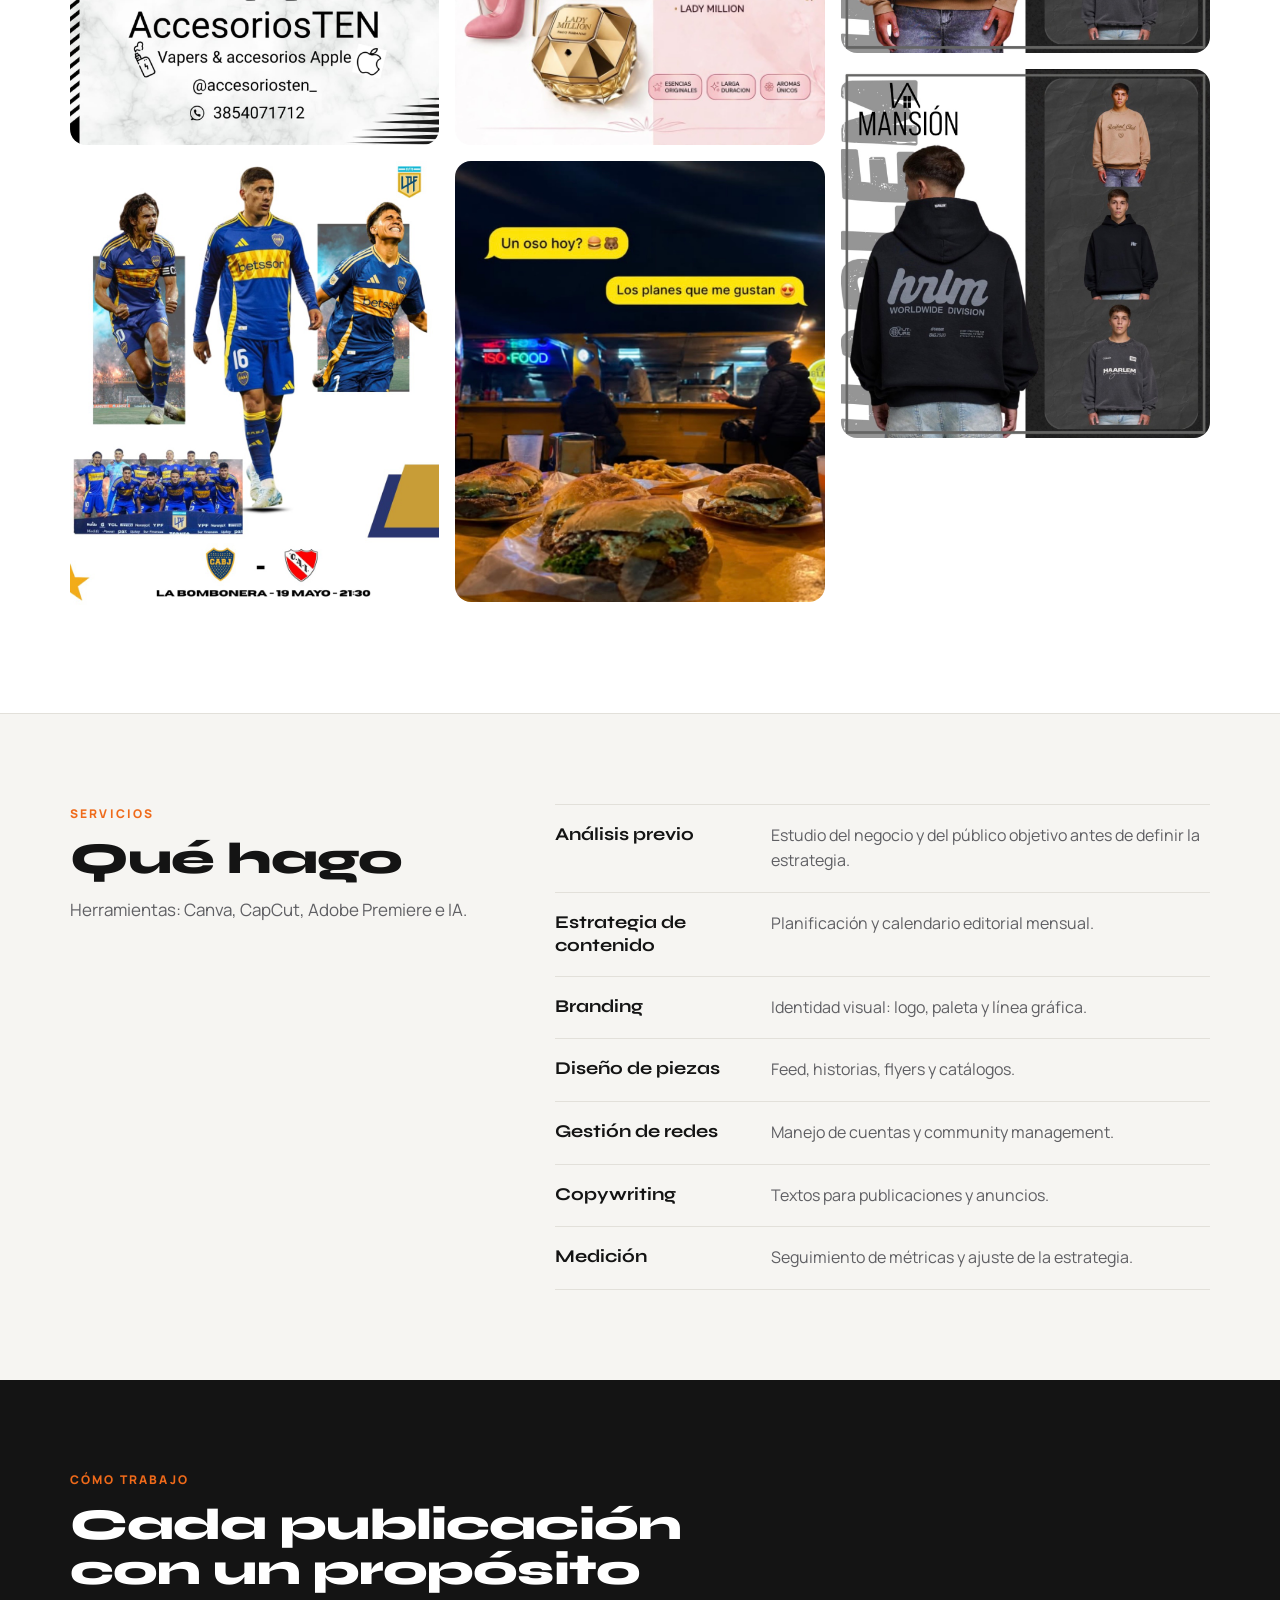
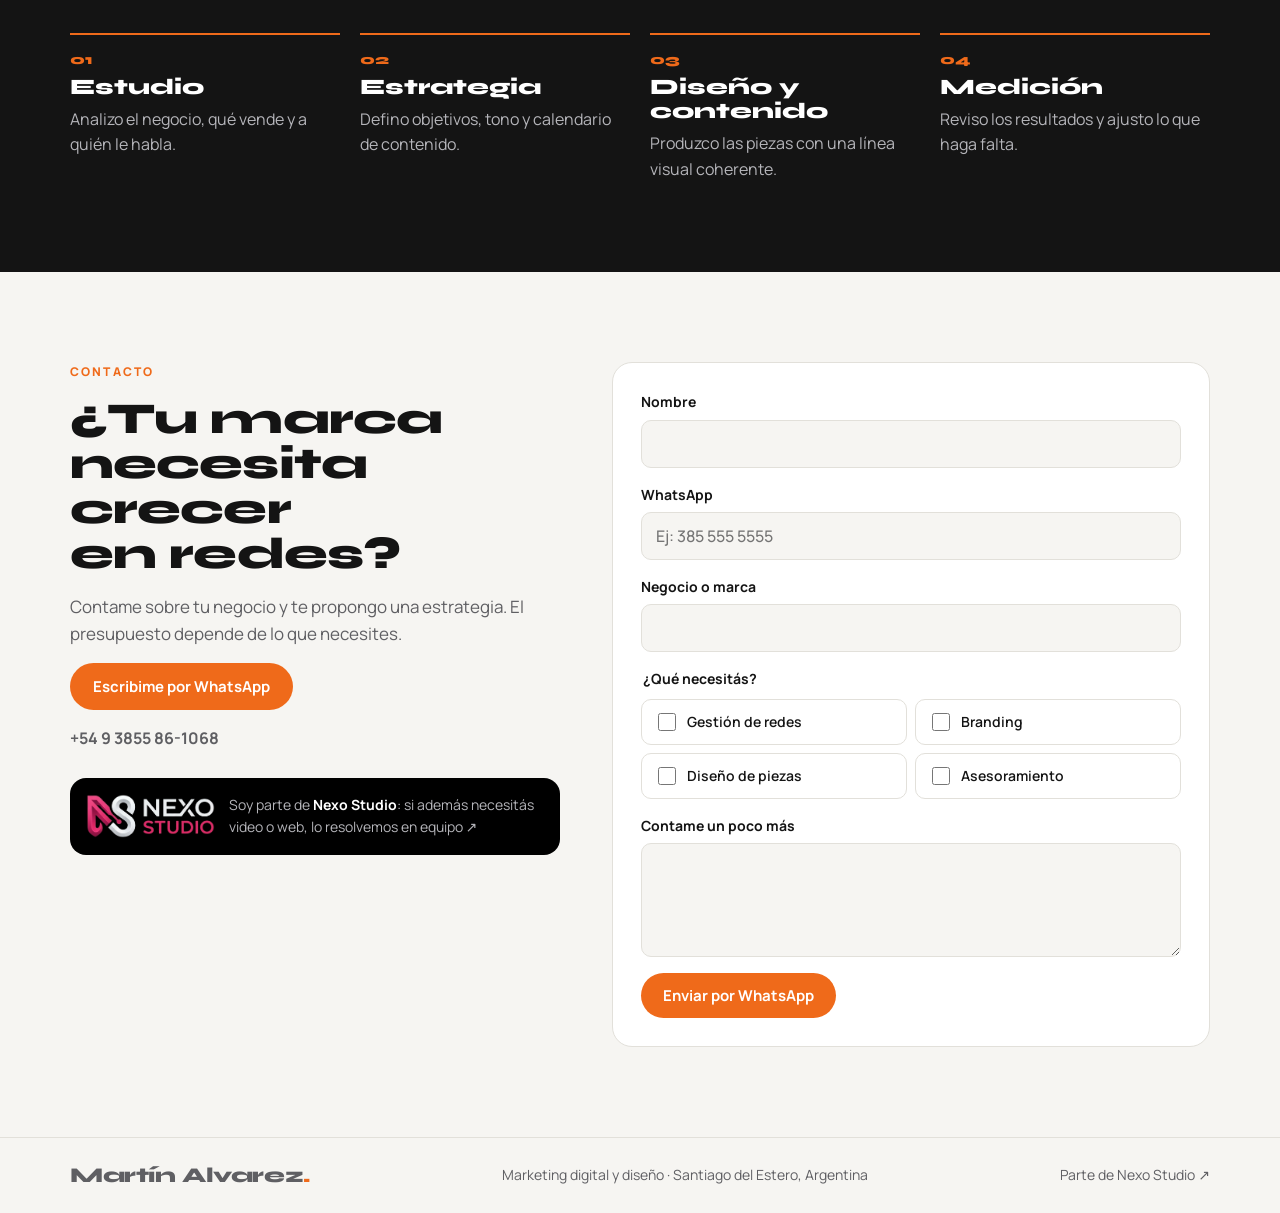
==== commit 5aa6df71: "Saca el nombre El Oso: queda Food Truck Co-Authored-By: Claude Opus 5.5 <noreply@anthropic.com>" ====
--- a/index.html
+++ b/index.html
@@ -4,7 +4,7 @@
 <meta charset="utf-8">
 <meta name="viewport" content="width=device-width, initial-scale=1, viewport-fit=cover">
 <title>Martín Alvarez · Marketing digital y diseño</title>
-<meta name="description" content="Martín Alvarez, marketing digital y diseño en Santiago del Estero. Estrategia de contenido, branding y gestión de redes. El Oso Food Truck: +$600.000 por semana en ganancias.">
+<meta name="description" content="Martín Alvarez, marketing digital y diseño en Santiago del Estero. Estrategia de contenido, branding y gestión de redes. Food truck: +$600.000 por semana en ganancias.">
 <meta property="og:title" content="Martín Alvarez · Marketing digital y diseño">
 <meta property="og:description" content="Estrategia de contenido, branding y gestión de redes con resultados medibles.">
 <meta property="og:type" content="website">
@@ -57,8 +57,8 @@
     <div class="in">
       <h2 id="res-title" class="vh">Resultados</h2>
       <div class="res-grid">
-        <div class="res"><b>+$600.000</b><span class="unit">por semana</span><p>en ganancias para El Oso Food Truck</p></div>
-        <div class="res"><b>0 → 1.010</b><span class="unit">seguidores</span><p>en la cuenta de El Oso Food Truck</p></div>
+        <div class="res"><b>+$600.000</b><span class="unit">por semana</span><p>en ganancias para un food truck</p></div>
+        <div class="res"><b>0 → 1.010</b><span class="unit">seguidores</span><p>en la cuenta de un food truck</p></div>
         <div class="res"><b>+1</b><span class="unit">sucursal</span><p>abrió Pollería Bachi después del rebranding</p></div>
       </div>
     </div>
@@ -72,7 +72,7 @@
       <div class="about-copy">
         <p class="kicker">Sobre mí</p>
         <h2>Hola, soy <em>Martín</em>.</h2>
-        <p>Trabajo en marketing digital y diseño en Santiago del Estero. Acompaño a gastronómicos, comercios y marcas locales como El Oso Food Truck, Pollería Bachi y Mansión con estrategia de contenido, identidad visual y gestión de redes.</p>
+        <p>Trabajo en marketing digital y diseño en Santiago del Estero. Acompaño a gastronómicos, comercios y marcas locales como un food truck, Pollería Bachi y Mansión con estrategia de contenido, identidad visual y gestión de redes.</p>
         <p>También formo parte de <a href="https://mgm-studio.netlify.app" target="_blank" rel="noopener">Nexo Studio</a>, junto a un editor de video y un desarrollador, para ofrecer video, marketing y web en un solo equipo.</p>
         <p class="about-tools"><b>Herramientas:</b> Canva · CapCut · Adobe Premiere · IA</p>
       </div>
@@ -88,11 +88,11 @@
 
       <article class="case">
         <div class="case-media">
-          <button class="g" data-gallery="oso-sandwich.jpg,oso-noche.jpg,oso-instagram.jpg"><img src="assets/img/oso-sandwich.jpg" alt="Pieza de El Oso Food Truck: sándwich sobre fondo amarillo con el logo" loading="lazy"><span class="count">3 imágenes</span></button>
+          <button class="g" data-gallery="oso-sandwich.jpg,oso-noche.jpg,oso-instagram.jpg"><img src="assets/img/oso-sandwich.jpg" alt="Pieza de un food truck: sándwich sobre fondo amarillo con el logo" loading="lazy"><span class="count">3 imágenes</span></button>
         </div>
         <div class="case-body">
           <p class="case-tag">Gestión de redes · Contenido · Diseño</p>
-          <h3>El Oso Food Truck</h3>
+          <h3>Food Truck</h3>
           <p>Tomé la cuenta desde cero. Definí la estrategia, produje el contenido y diseñé las piezas, con una línea visual en amarillo que hoy identifica a la marca.</p>
           <ul class="case-res">
             <li><b>0 → 1.010</b> seguidores</li>
@@ -155,7 +155,7 @@
         <button class="g" data-gallery="flyer-boca-1.jpg,flyer-boca-2.jpg"><img src="assets/img/flyer-boca-1.jpg" alt="Flyer del partido Boca vs Independiente"><span class="label">Flyers de partido</span></button>
         <button class="g" data-gallery="mansion-2.jpg"><img src="assets/img/mansion-2.jpg" alt="Pieza de Mansión: buzo gris"><span class="label">Mansión</span></button>
         <button class="g" data-gallery="perfumes-mujer.jpg"><img src="assets/img/perfumes-mujer.jpg" alt="Catálogo de fragancias de mujer"><span class="label">Catálogo de perfumes</span></button>
-        <button class="g" data-gallery="oso-noche.jpg"><img src="assets/img/oso-noche.jpg" alt="Pieza de El Oso Food Truck de noche"><span class="label">El Oso Food Truck</span></button>
+        <button class="g" data-gallery="oso-noche.jpg"><img src="assets/img/oso-noche.jpg" alt="Pieza de un food truck de noche"><span class="label">Food Truck</span></button>
         <button class="g" data-gallery="flyer-boca-2.jpg"><img src="assets/img/flyer-boca-2.jpg" alt="Flyer de cuartos de final Boca vs Independiente"><span class="label">Flyers de partido</span></button>
         <button class="g" data-gallery="mansion-3.jpg"><img src="assets/img/mansion-3.jpg" alt="Pieza de Mansión: buzo beige"><span class="label">Mansión</span></button>
         <button class="g" data-gallery="mansion-4.jpg"><img src="assets/img/mansion-4.jpg" alt="Pieza de Mansión: buzo negro de espalda"><span class="label">Mansión</span></button>
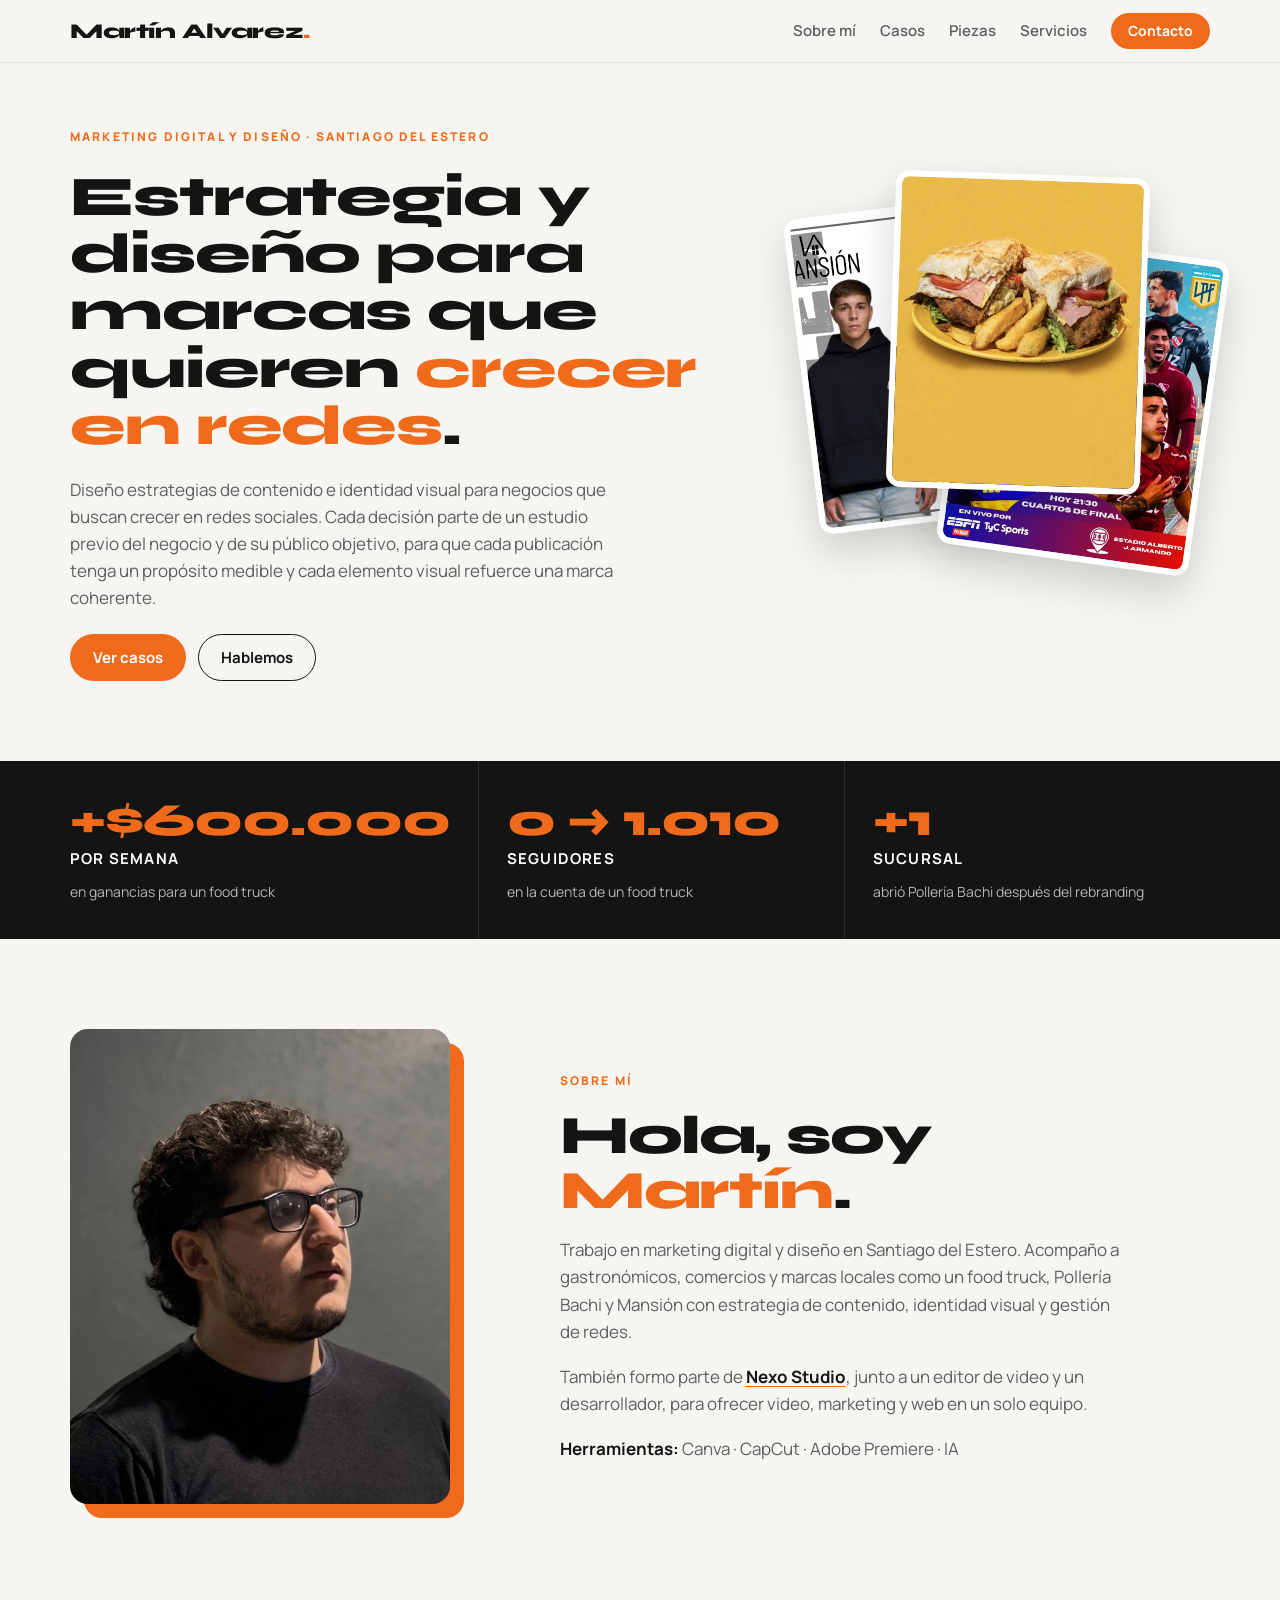
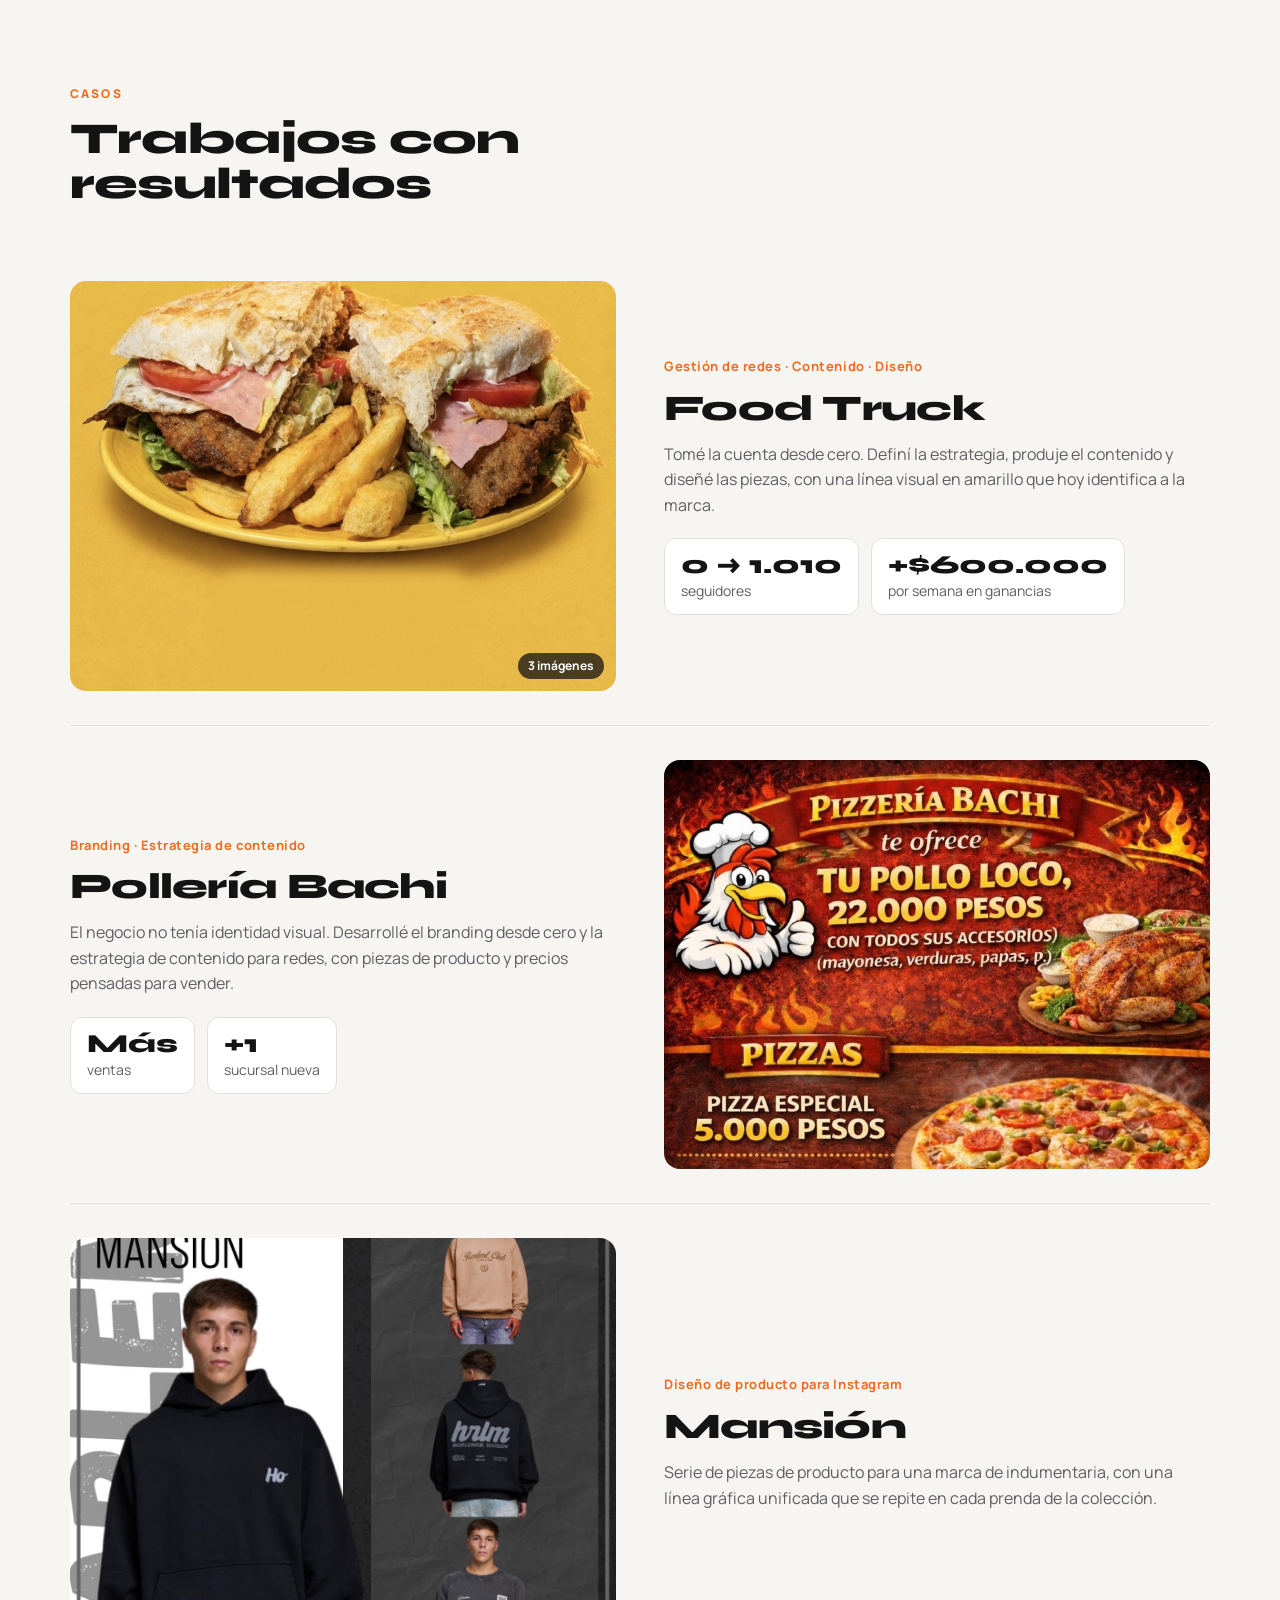
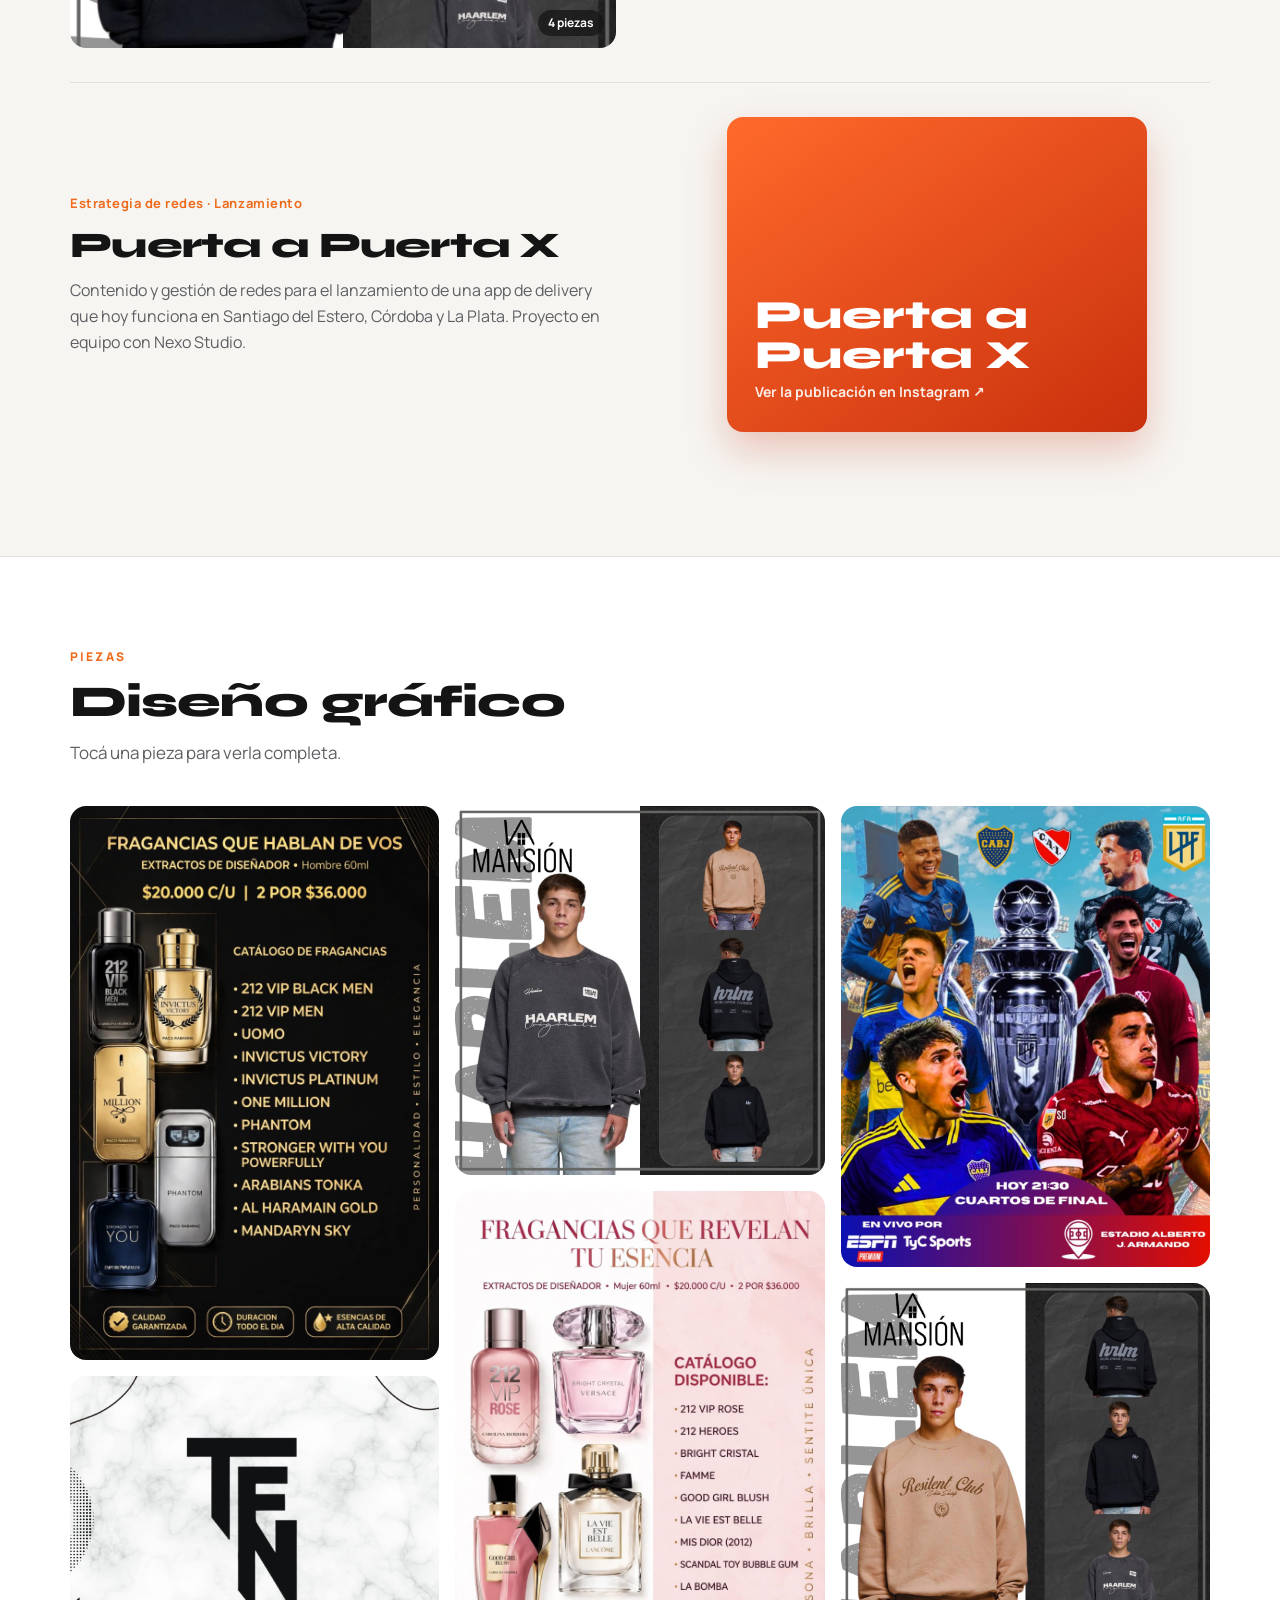
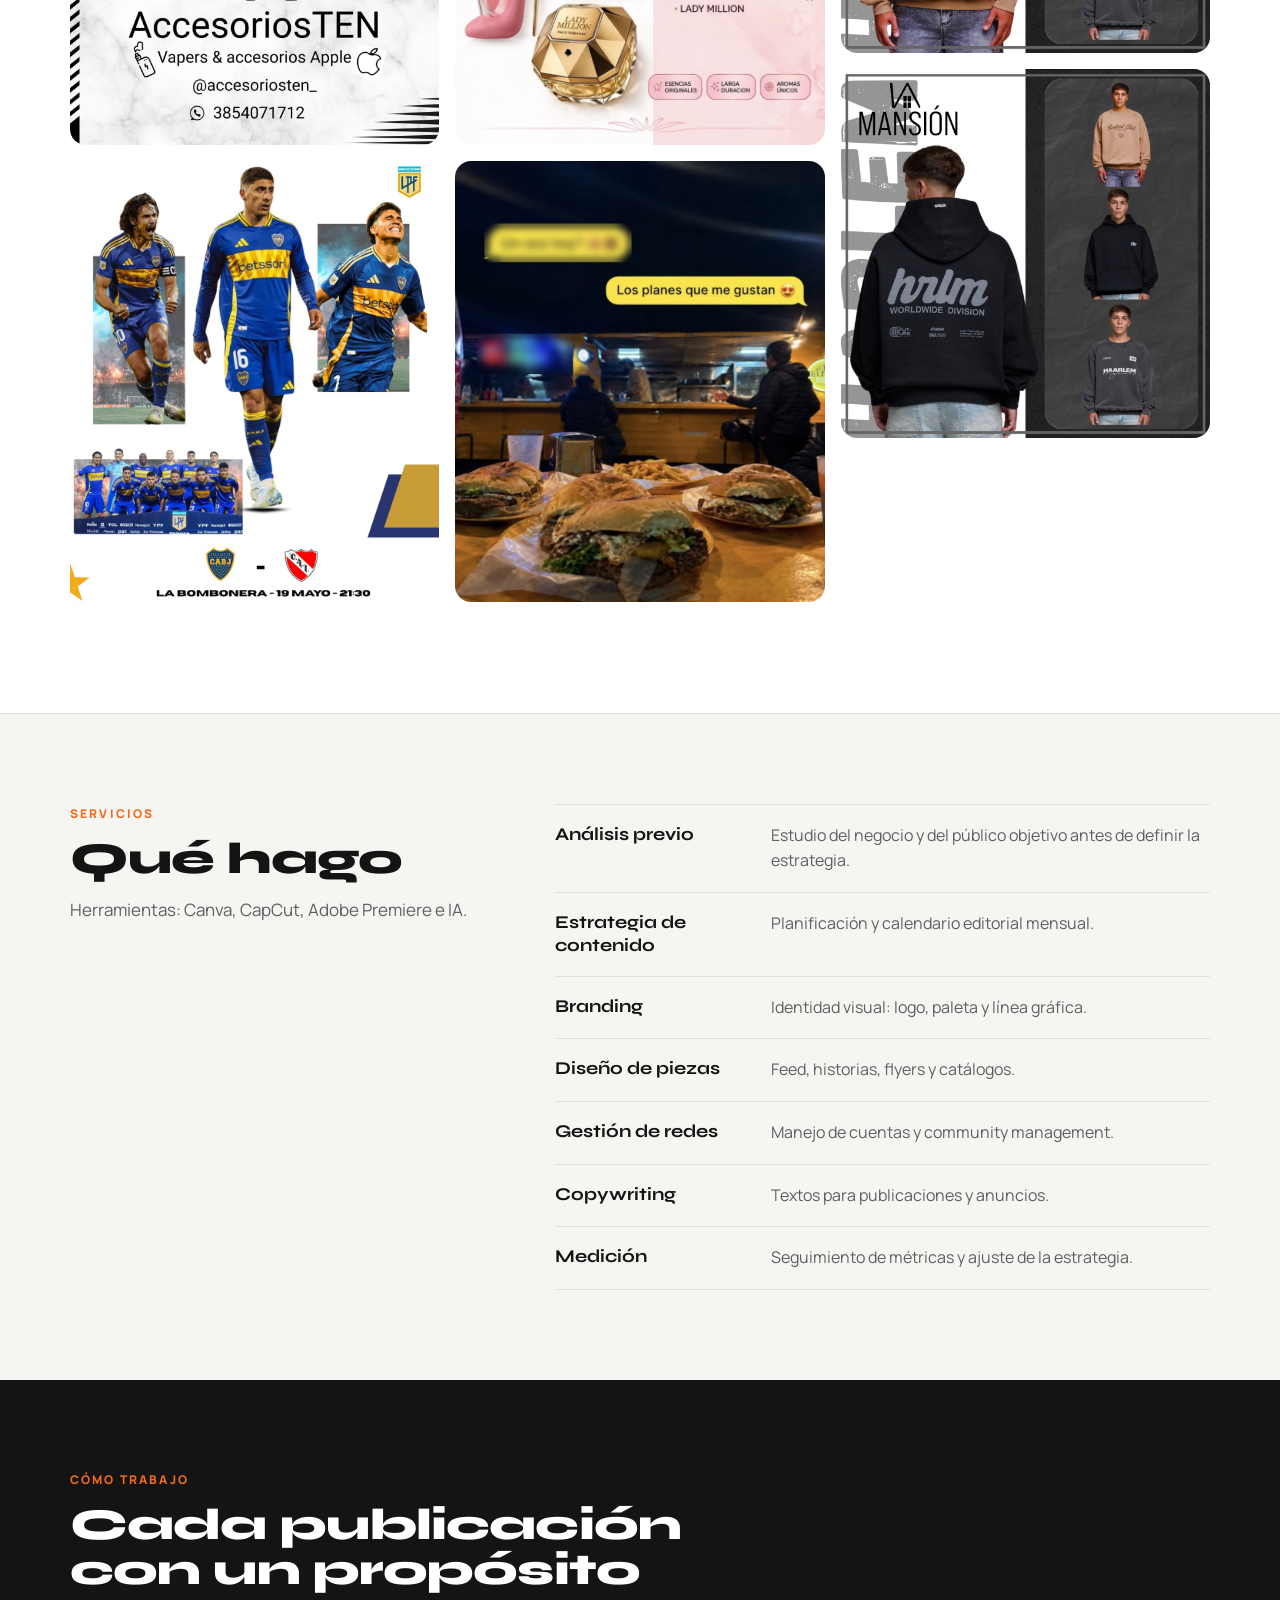
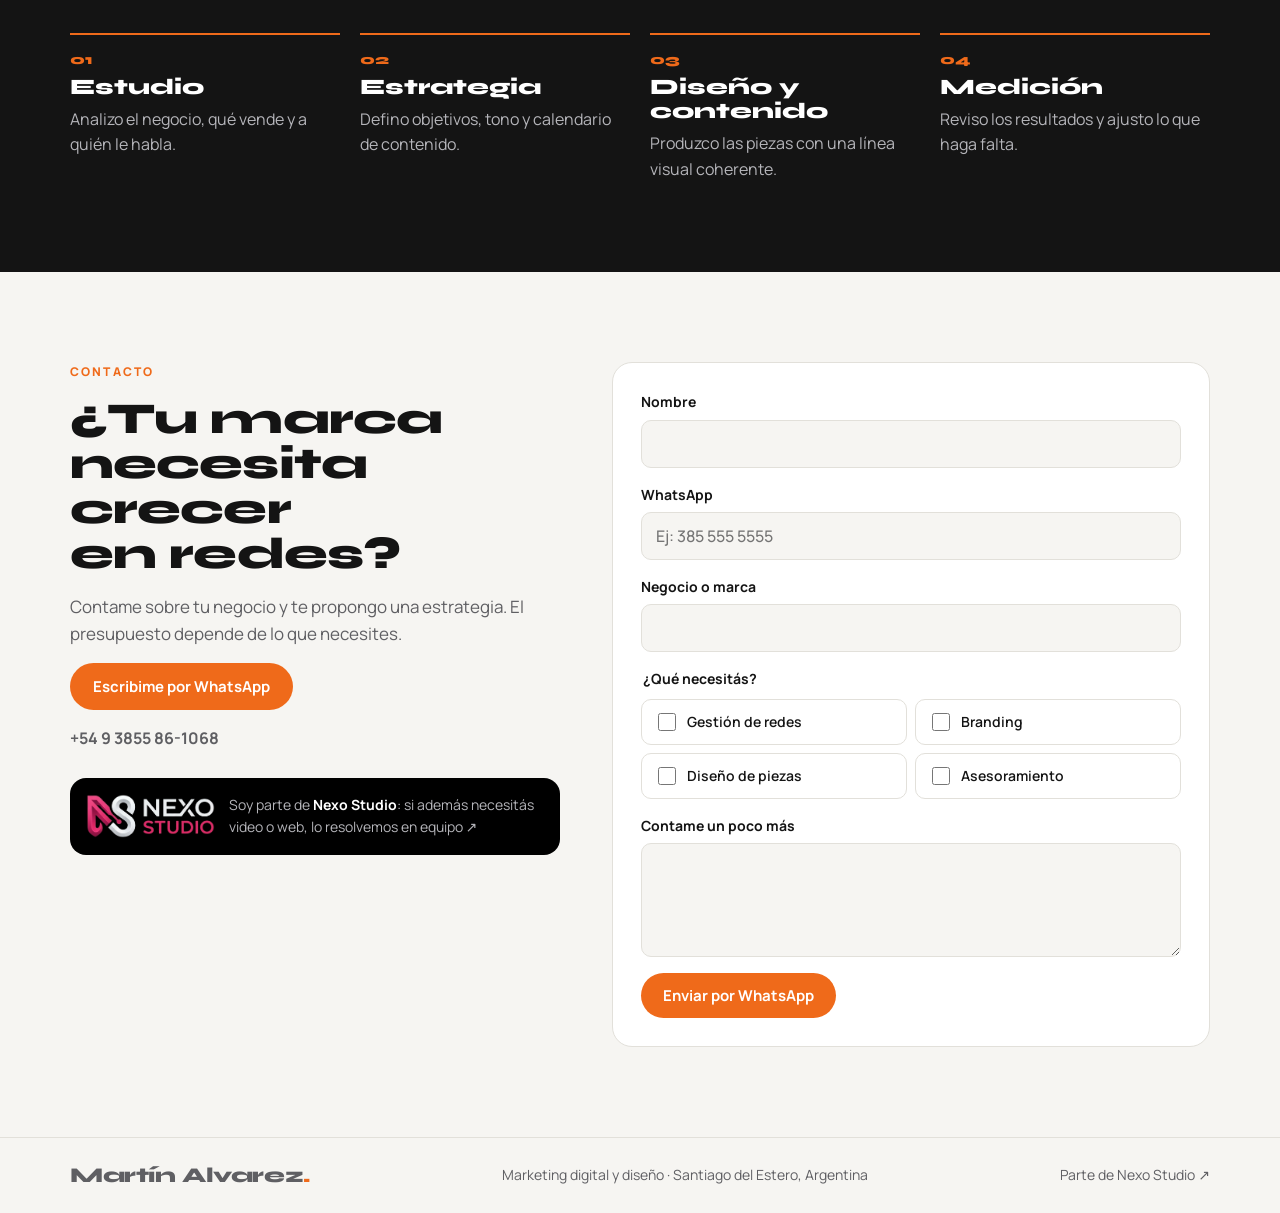
==== commit 30106ae3: "Link a Nexo Studio en Vercel Co-Authored-By: Claude Opus 5.5 <noreply@anthropic.com>" ====
--- a/index.html
+++ b/index.html
@@ -73,7 +73,7 @@
         <p class="kicker">Sobre mí</p>
         <h2>Hola, soy <em>Martín</em>.</h2>
         <p>Trabajo en marketing digital y diseño en Santiago del Estero. Acompaño a gastronómicos, comercios y marcas locales como un food truck, Pollería Bachi y Mansión con estrategia de contenido, identidad visual y gestión de redes.</p>
-        <p>También formo parte de <a href="https://mgm-studio.netlify.app" target="_blank" rel="noopener">Nexo Studio</a>, junto a un editor de video y un desarrollador, para ofrecer video, marketing y web en un solo equipo.</p>
+        <p>También formo parte de <a href="https://nexostudio-sde.vercel.app" target="_blank" rel="noopener">Nexo Studio</a>, junto a un editor de video y un desarrollador, para ofrecer video, marketing y web en un solo equipo.</p>
         <p class="about-tools"><b>Herramientas:</b> Canva · CapCut · Adobe Premiere · IA</p>
       </div>
     </div>
@@ -205,7 +205,7 @@
         <p>Contame sobre tu negocio y te propongo una estrategia. El presupuesto depende de lo que necesites.</p>
         <a class="btn btn-orange" href="https://wa.me/5493855861068?text=Hola%20Mart%C3%ADn%2C%20vi%20tu%20portfolio%20y%20quiero%20consultarte" target="_blank" rel="noopener">Escribime por WhatsApp</a>
         <p class="wa-num">+54 9 3855 86-1068</p>
-        <a class="mgm" href="https://mgm-studio.netlify.app" target="_blank" rel="noopener">
+        <a class="mgm" href="https://nexostudio-sde.vercel.app" target="_blank" rel="noopener">
           <img src="assets/logo-nexo-wide.png" alt="Nexo Studio" width="663" height="227">
           <span>Soy parte de <b>Nexo Studio</b>: si además necesitás video o web, lo resolvemos en equipo ↗</span>
         </a>
@@ -234,7 +234,7 @@
   <div class="in foot-in">
     <span class="brand">Martín Alvarez<span>.</span></span>
     <span>Marketing digital y diseño · Santiago del Estero, Argentina</span>
-    <a href="https://mgm-studio.netlify.app" target="_blank" rel="noopener">Parte de Nexo Studio ↗</a>
+    <a href="https://nexostudio-sde.vercel.app" target="_blank" rel="noopener">Parte de Nexo Studio ↗</a>
   </div>
 </footer>
 
